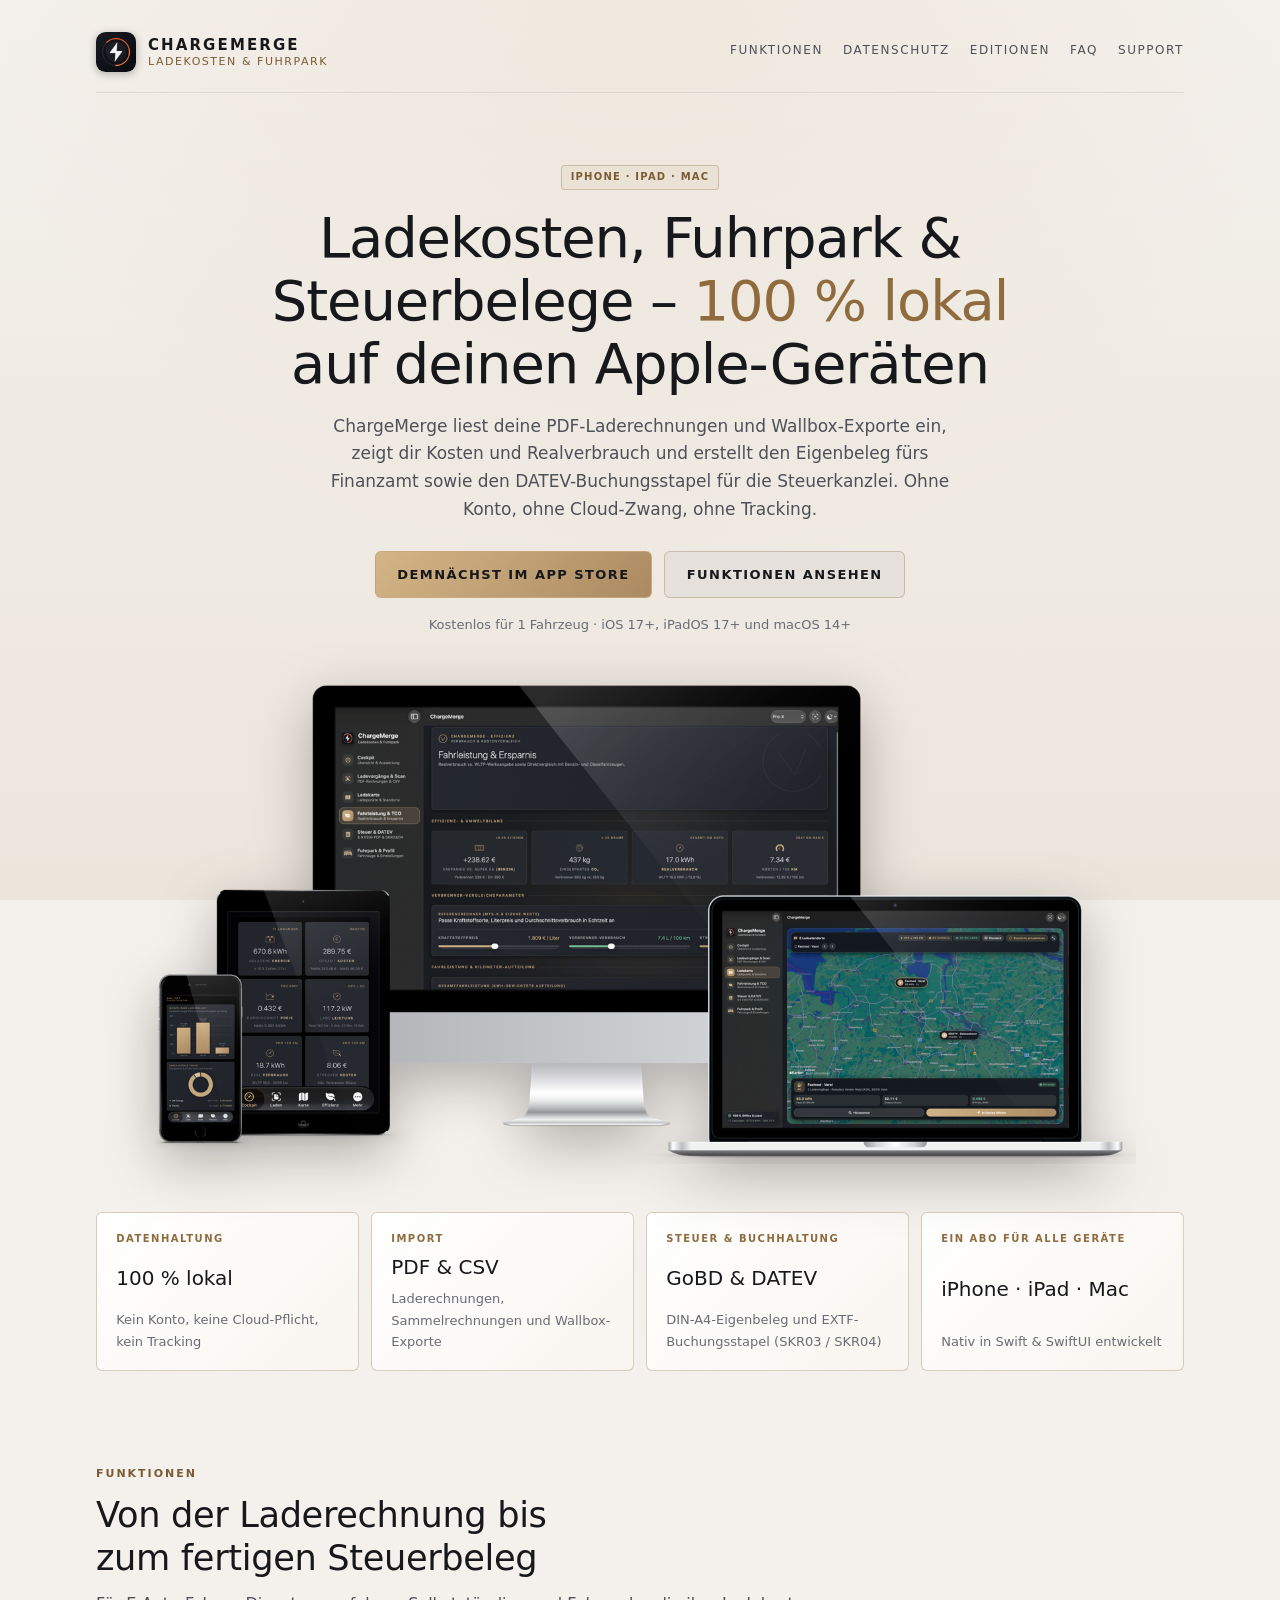
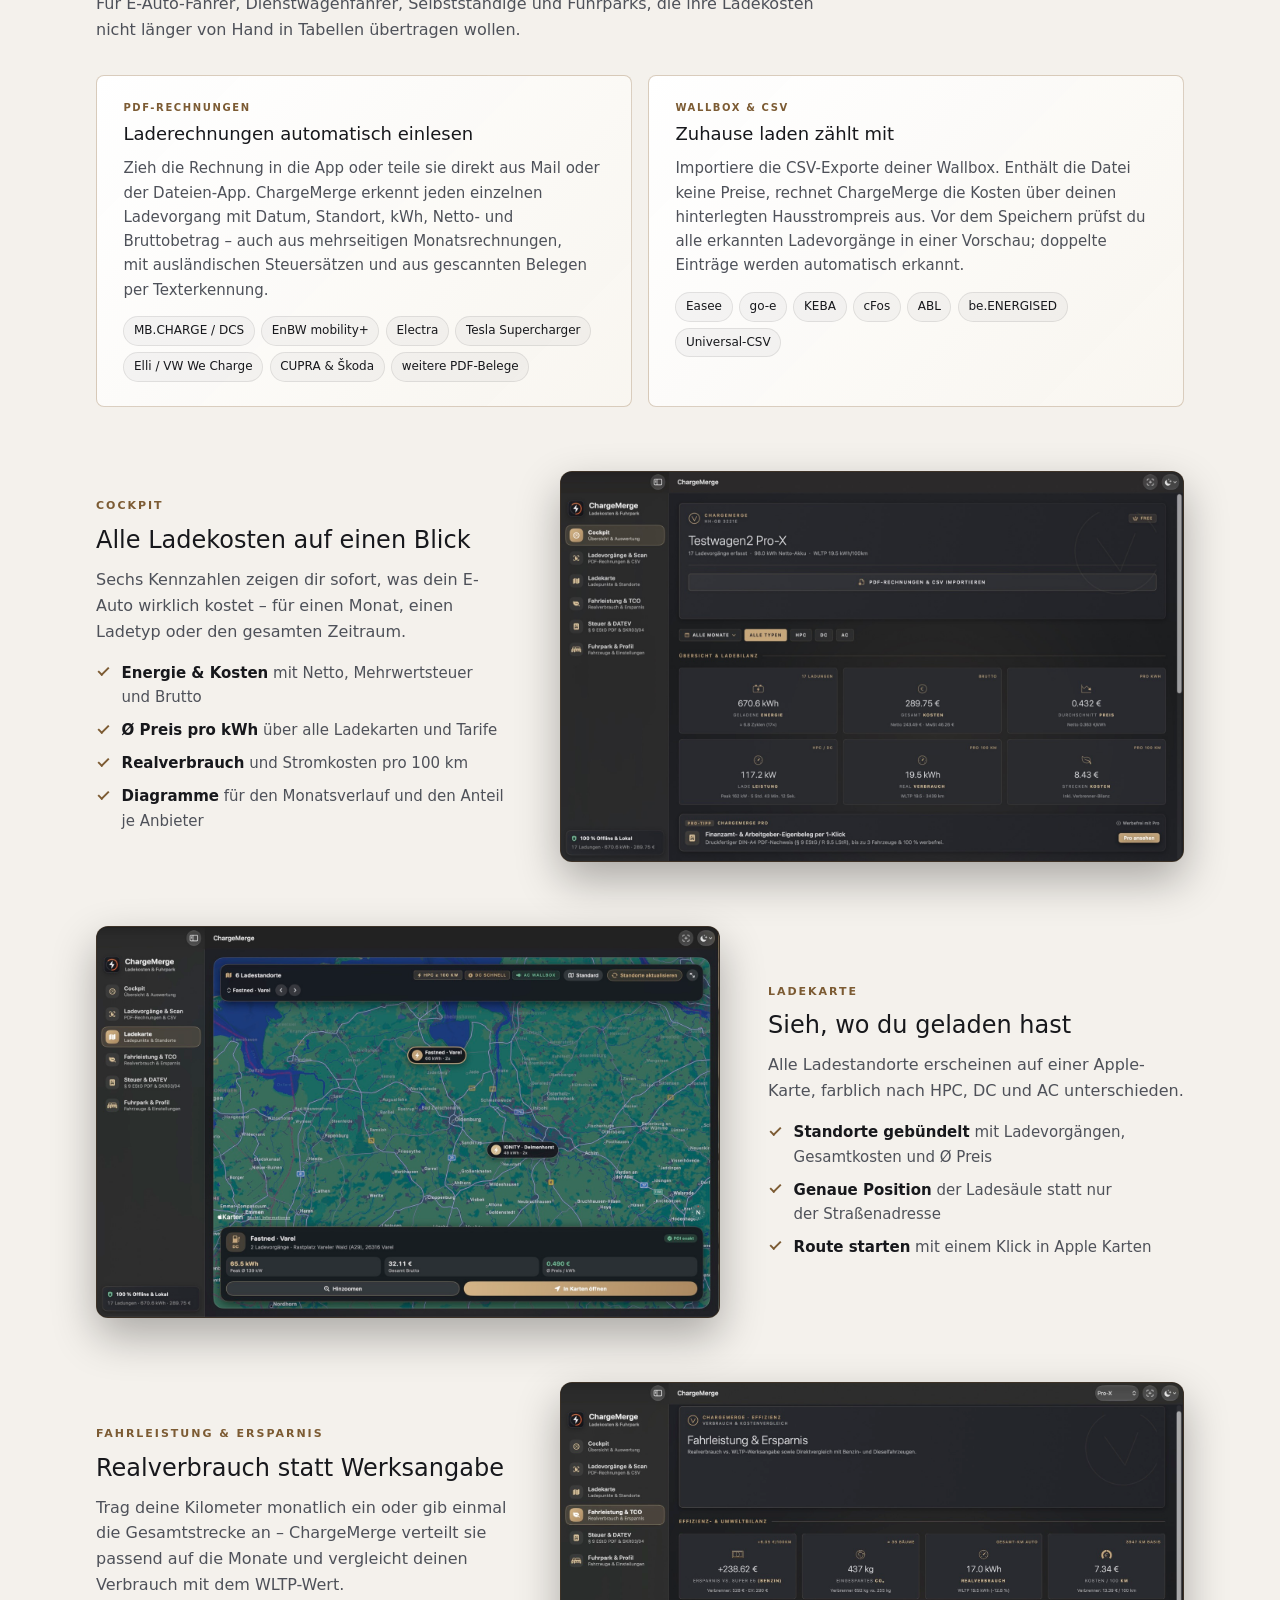
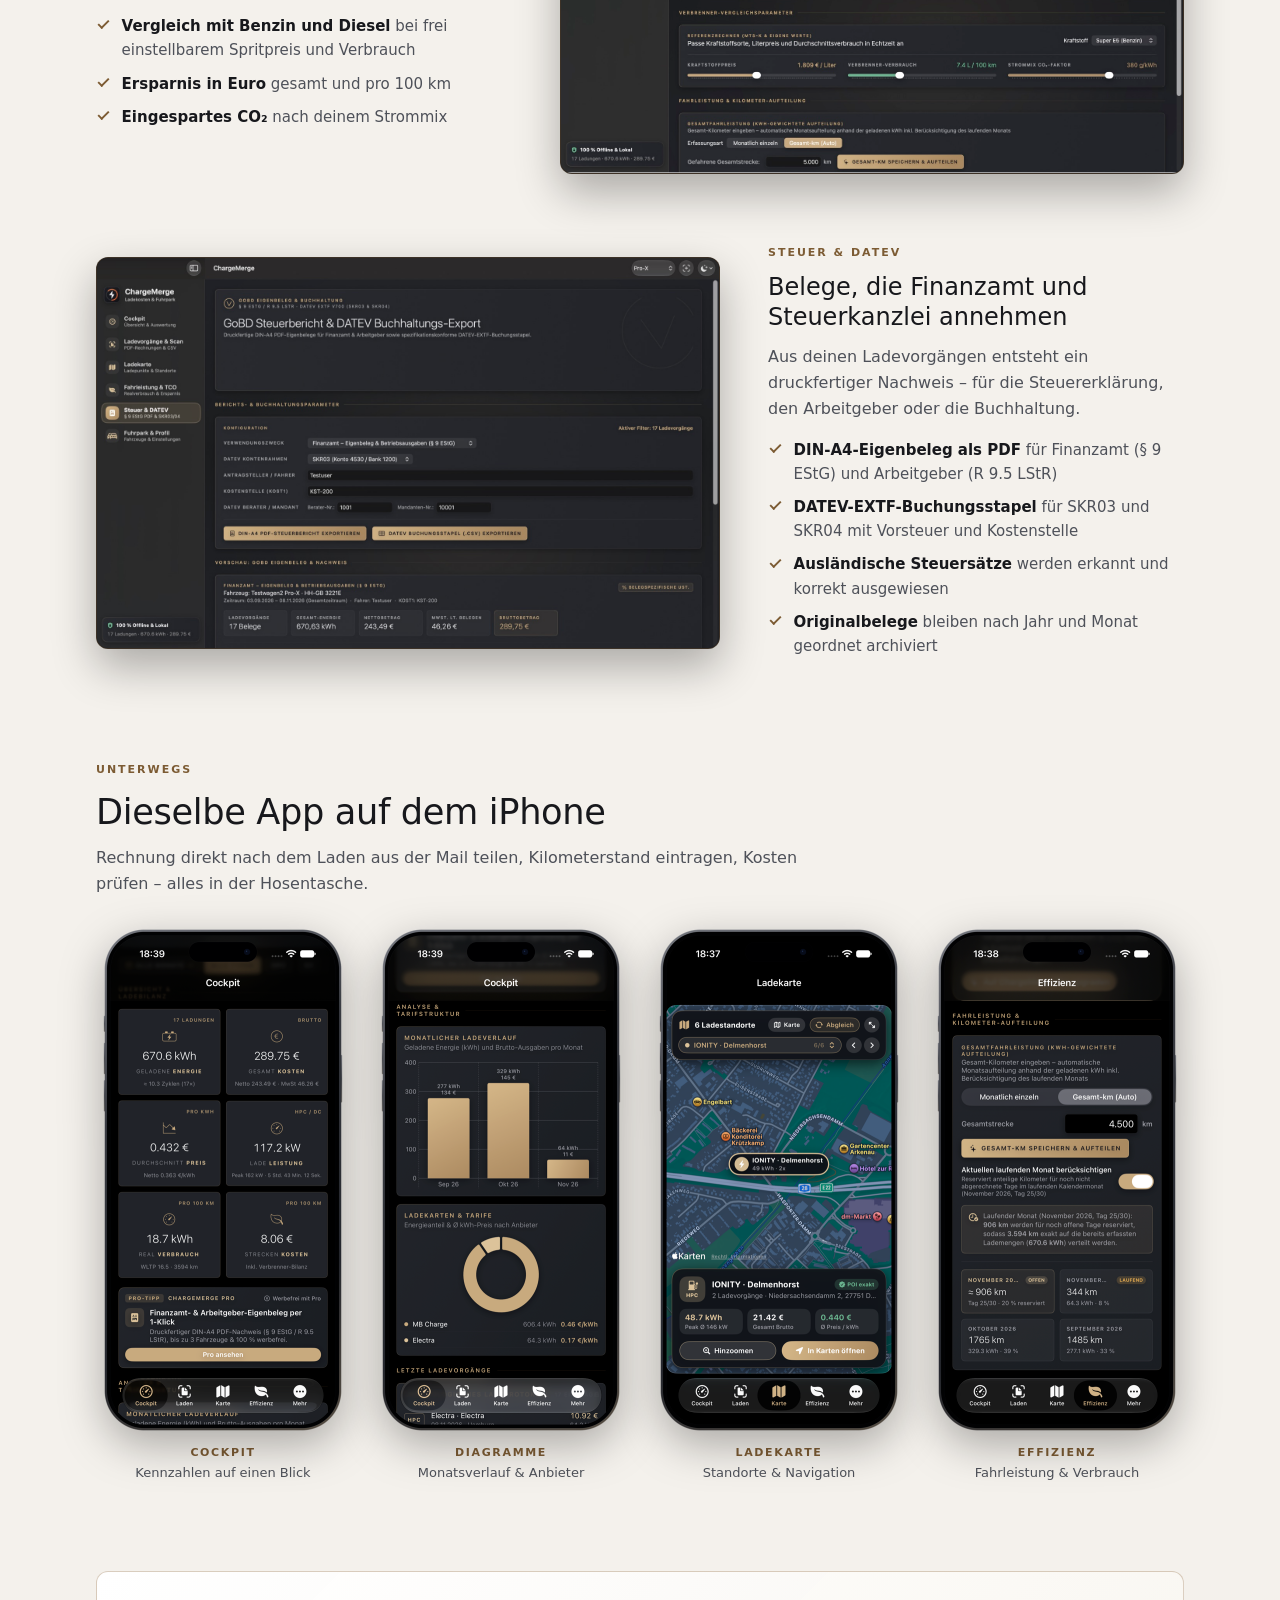
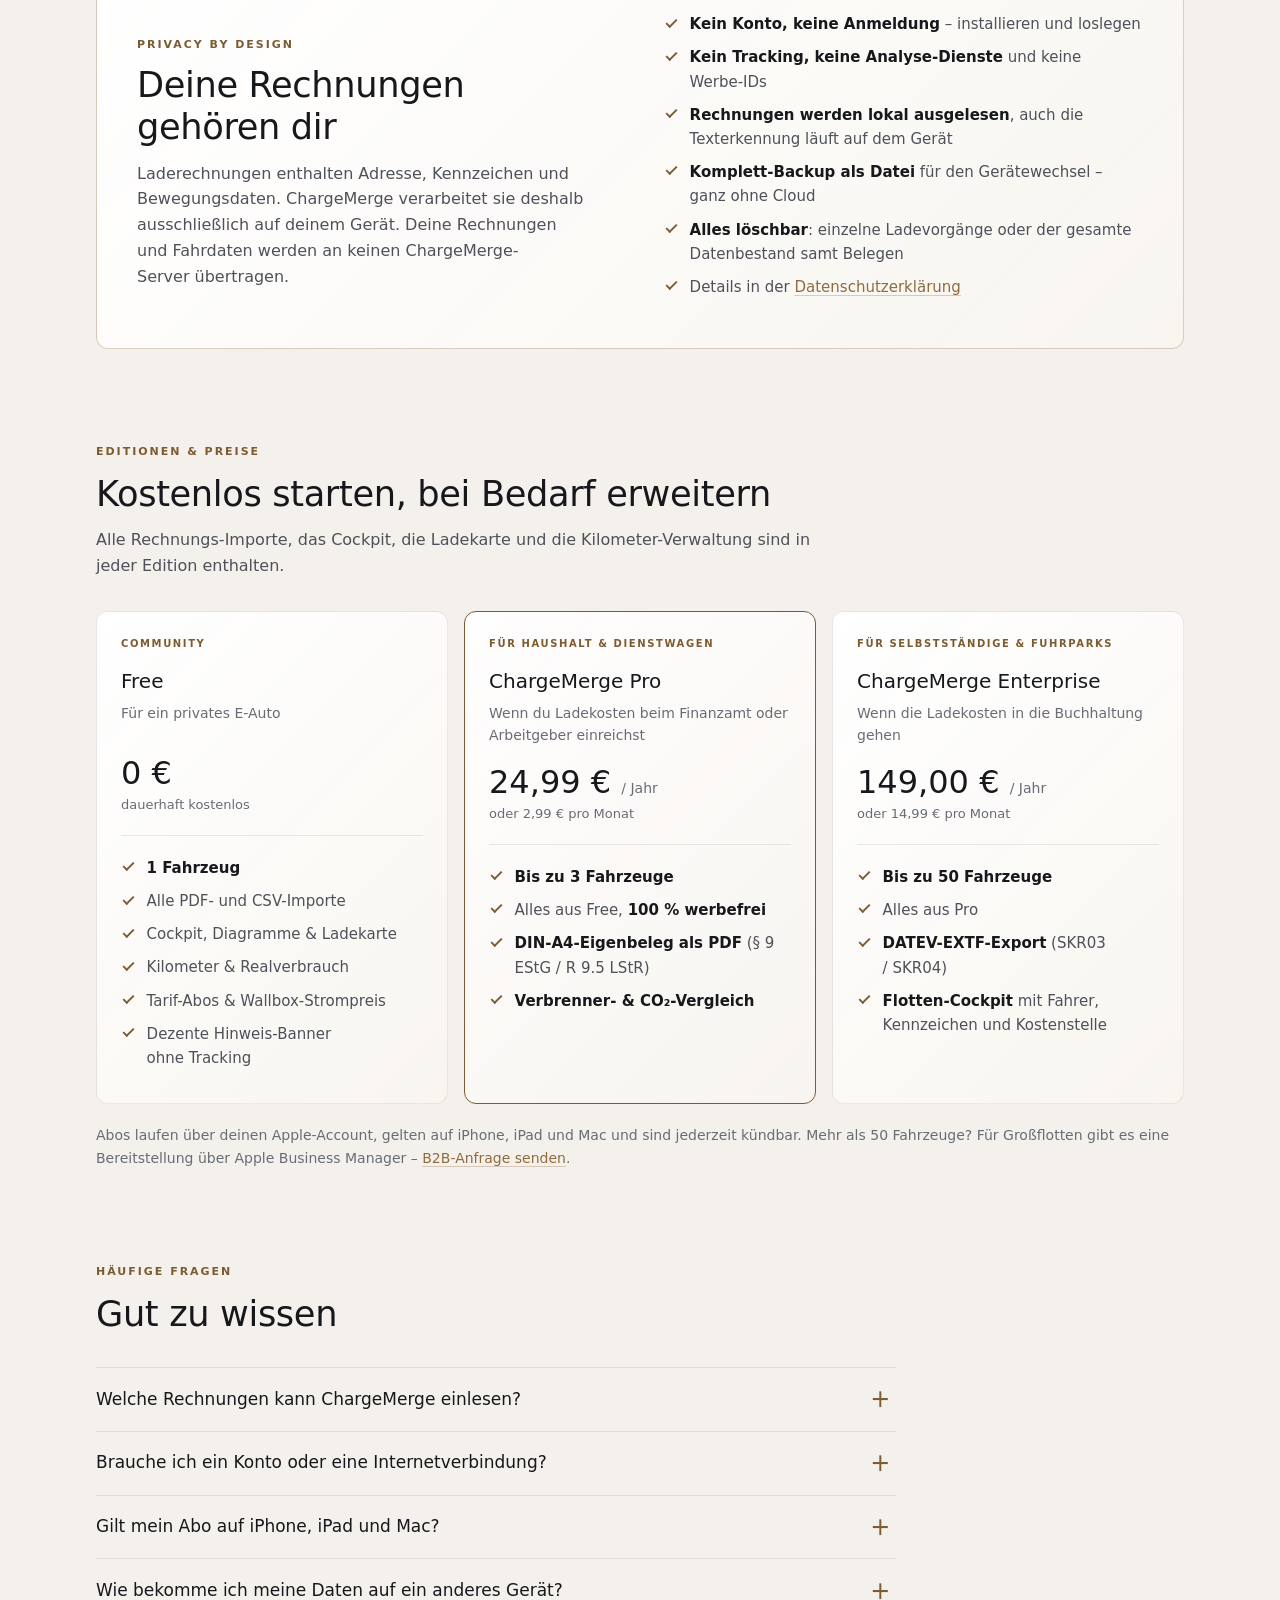
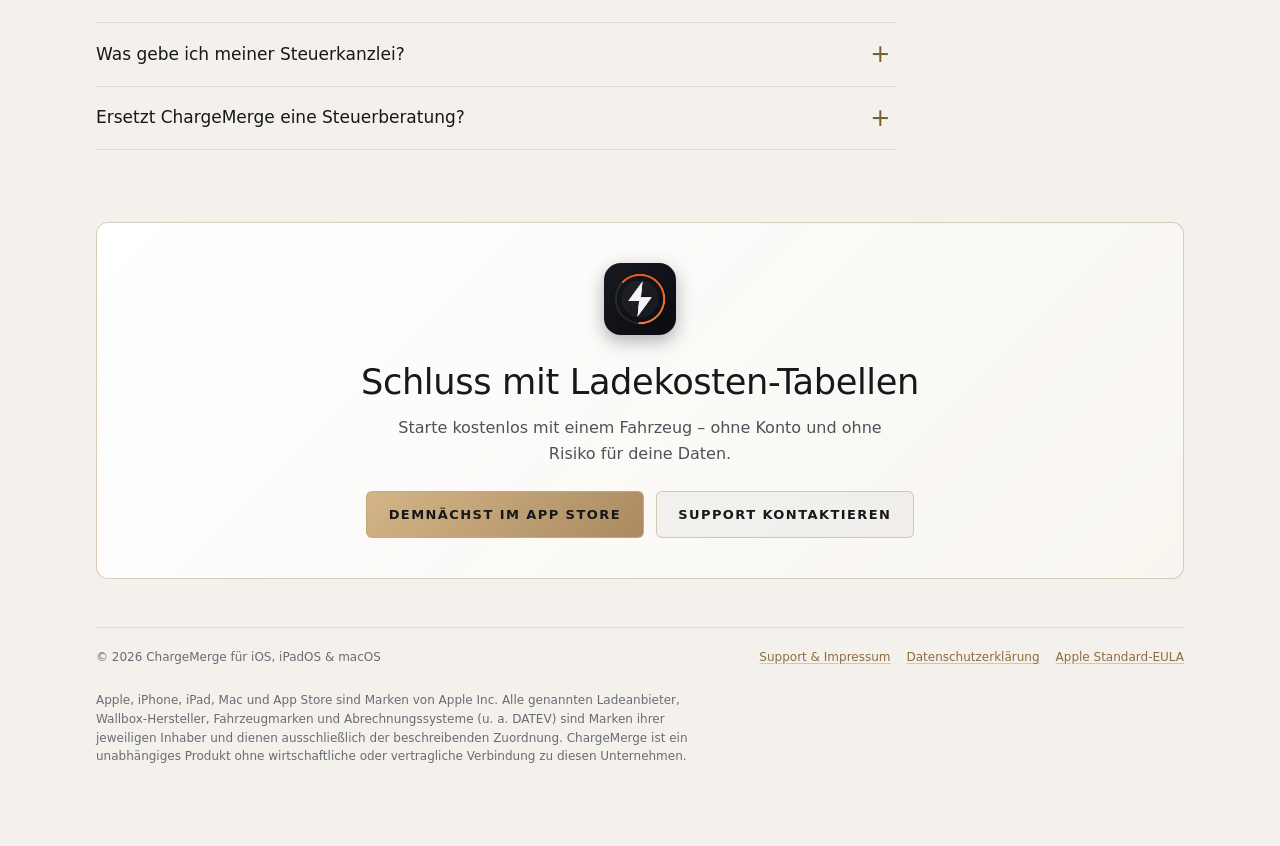
==== index.html @ 59822cfc "feat(web): Website chargemerge.de (Landingpage, Support & Impressum, Datenschutz) Aktueller Stand au" ====
<!DOCTYPE html>
<html lang="de">
<head>
  <meta charset="utf-8">
  <meta name="viewport" content="width=device-width, initial-scale=1">
  <meta name="color-scheme" content="light dark">
  <meta name="robots" content="index, follow">
  <title>ChargeMerge – E-Auto-Ladekosten, Eigenbeleg &amp; DATEV-Export für iPhone, iPad &amp; Mac</title>
  <meta name="description" content="ChargeMerge liest PDF-Laderechnungen und Wallbox-CSVs ein, zeigt Ladekosten und Realverbrauch und erstellt GoBD-Eigenbelege fürs Finanzamt sowie DATEV-Buchungsstapel. 100 % lokal, ohne Konto und ohne Tracking.">
  <link rel="canonical" href="https://chargemerge.de/">
  <link rel="icon" href="assets/favicon.png" type="image/png">
  <link rel="apple-touch-icon" href="assets/apple-touch-icon.png">

  <meta property="og:type" content="website">
  <meta property="og:locale" content="de_DE">
  <meta property="og:site_name" content="ChargeMerge">
  <meta property="og:url" content="https://chargemerge.de/">
  <meta property="og:title" content="ChargeMerge – Ladekosten, Fuhrpark &amp; Steuerbelege für E-Autos">
  <meta property="og:description" content="PDF-Laderechnungen und Wallbox-Exporte einlesen, Kosten und Realverbrauch auswerten, Eigenbeleg und DATEV-Export erstellen. 100 % lokal auf iPhone, iPad und Mac.">
  <meta property="og:image" content="https://chargemerge.de/assets/og-image.jpg">
  <meta property="og:image:width" content="1200">
  <meta property="og:image:height" content="630">
  <meta name="twitter:card" content="summary_large_image">

  <link rel="stylesheet" href="styles.css?v=4">
  <link rel="stylesheet" href="landing.css?v=4">
  <script src="nav.js?v=4" defer></script>

  <script type="application/ld+json">
  {
    "@context": "https://schema.org",
    "@type": "SoftwareApplication",
    "name": "ChargeMerge",
    "applicationCategory": "FinanceApplication",
    "operatingSystem": "iOS 17, iPadOS 17, macOS 14",
    "inLanguage": "de",
    "url": "https://chargemerge.de/",
    "image": "https://chargemerge.de/assets/og-image.jpg",
    "description": "App für Elektroauto-Fahrer, Dienstwagenfahrer und Fuhrparks: PDF-Laderechnungen und Wallbox-CSVs einlesen, Ladekosten und Realverbrauch auswerten, GoBD-Eigenbelege und DATEV-EXTF-Buchungsstapel erstellen. Alle Daten bleiben lokal auf dem Gerät.",
    "offers": [
      { "@type": "Offer", "name": "Community (Free)", "price": "0", "priceCurrency": "EUR" },
      { "@type": "Offer", "name": "ChargeMerge Pro (Jahresabo)", "price": "24.99", "priceCurrency": "EUR" },
      { "@type": "Offer", "name": "ChargeMerge Enterprise (Jahresabo)", "price": "149.00", "priceCurrency": "EUR" }
    ]
  }
  </script>
</head>
<body>
  <div class="lp-shell">
    <header class="top-bar">
      <a class="brand-lockup" href="./">
        <img class="brand-icon" src="assets/app-icon.png" alt="" width="40" height="40">
        <span class="brand-wordmark">
          <span class="brand-title">ChargeMerge</span>
          <span class="brand-subtitle">Ladekosten &amp; Fuhrpark</span>
        </span>
      </a>

      <button class="nav-toggle" type="button" aria-expanded="false" aria-controls="hauptmenue" aria-label="Menü öffnen" hidden>
        <svg width="22" height="22" viewBox="0 0 22 22" fill="none" aria-hidden="true">
          <path class="nav-toggle-bars" d="M3 6h16M3 11h16M3 16h16" stroke="currentColor" stroke-width="1.6" stroke-linecap="round"/>
          <path class="nav-toggle-close" d="M5 5l12 12M17 5L5 17" stroke="currentColor" stroke-width="1.6" stroke-linecap="round"/>
        </svg>
      </button>

      <nav class="nav-links" id="hauptmenue" aria-label="Hauptnavigation">
        <a class="nav-link" href="#funktionen">Funktionen</a>
        <a class="nav-link" href="#datenschutz">Datenschutz</a>
        <a class="nav-link" href="#editionen">Editionen</a>
        <a class="nav-link" href="#faq">FAQ</a>
        <a class="nav-link" href="impressum.html#kontakt">Support</a>
      </nav>
    </header>

    <main>
      <!-- ============ Hero ============ -->
      <section class="lp-hero" aria-labelledby="hero-title">
        <span class="glass-badge">iPhone · iPad · Mac</span>
        <h1 id="hero-title" class="lp-hero-title">Ladekosten, Fuhrpark &amp; Steuerbelege – <strong>100&nbsp;% lokal</strong> auf deinen Apple-Geräten</h1>
        <p class="lp-hero-lead">
          ChargeMerge liest deine PDF-Laderechnungen und Wallbox-Exporte ein, zeigt dir Kosten und Realverbrauch und erstellt den Eigenbeleg fürs Finanzamt sowie den DATEV-Buchungsstapel für die Steuerkanzlei. Ohne Konto, ohne Cloud-Zwang, ohne Tracking.
        </p>
        <div class="hero-actions">
          <!-- APP-STORE-LINK: Sobald die App im App Store verfügbar ist, dieses <span> durch
               <a class="btn-champagne btn-large" href="https://apps.apple.com/de/app/…">Laden im App Store</a> ersetzen
               (ebenso im Abschluss-Bereich weiter unten). -->
          <span class="btn-champagne btn-large" aria-disabled="true">Demnächst im App Store</span>
          <a class="btn-secondary btn-large" href="#funktionen">Funktionen ansehen</a>
        </div>
        <p class="lp-hero-note">Kostenlos für 1 Fahrzeug · iOS&nbsp;17+, iPadOS&nbsp;17+ und macOS&nbsp;14+</p>

        <figure class="lp-hero-visual">
          <img src="assets/hero-geraete.png" width="1500" height="733" alt="ChargeMerge auf iPhone, iPad, iMac und MacBook: Cockpit mit Ladekosten, Fahrleistung und Ladekarte" fetchpriority="high">
        </figure>
      </section>

      <ul class="lp-facts" aria-label="ChargeMerge auf einen Blick">
        <li class="spec-tile">
          <span class="spec-label">Datenhaltung</span>
          <span class="spec-value">100 % lokal</span>
          <span class="spec-detail">Kein Konto, keine Cloud-Pflicht, kein Tracking</span>
        </li>
        <li class="spec-tile">
          <span class="spec-label">Import</span>
          <span class="spec-value">PDF &amp; CSV</span>
          <span class="spec-detail">Laderechnungen, Sammelrechnungen und Wallbox-Exporte</span>
        </li>
        <li class="spec-tile">
          <span class="spec-label">Steuer &amp; Buchhaltung</span>
          <span class="spec-value">GoBD &amp; DATEV</span>
          <span class="spec-detail">DIN-A4-Eigenbeleg und EXTF-Buchungsstapel (SKR03 / SKR04)</span>
        </li>
        <li class="spec-tile">
          <span class="spec-label">Ein Abo für alle Geräte</span>
          <span class="spec-value">iPhone · iPad · Mac</span>
          <span class="spec-detail">Nativ in Swift &amp; SwiftUI entwickelt</span>
        </li>
      </ul>

      <!-- ============ Funktionen ============ -->
      <section class="lp-section" id="funktionen" aria-labelledby="funktionen-title">
        <div class="lp-section-head">
          <span class="eyebrow">Funktionen</span>
          <h2 id="funktionen-title" class="lp-section-title">Von der Laderechnung bis zum fertigen Steuerbeleg</h2>
          <p class="lp-section-lead">
            Für E-Auto-Fahrer, Dienstwagenfahrer, Selbstständige und Fuhrparks, die ihre Ladekosten nicht länger von Hand in Tabellen übertragen wollen.
          </p>
        </div>

        <div class="card-grid card-grid-2">
          <article class="luxury-card">
            <span class="card-kicker">PDF-Rechnungen</span>
            <h3 class="card-title">Laderechnungen automatisch einlesen</h3>
            <p>
              Zieh die Rechnung in die App oder teile sie direkt aus Mail oder der Dateien-App. ChargeMerge erkennt jeden einzelnen Ladevorgang mit Datum, Standort, kWh, Netto- und Bruttobetrag – auch aus mehrseitigen Monatsrechnungen, mit ausländischen Steuersätzen und aus gescannten Belegen per Texterkennung.
            </p>
            <ul class="lp-chips" aria-label="Unterstützte Rechnungen">
              <li>MB.CHARGE / DCS</li>
              <li>EnBW mobility+</li>
              <li>Electra</li>
              <li>Tesla Supercharger</li>
              <li>Elli / VW We Charge</li>
              <li>CUPRA &amp; Škoda</li>
              <li>weitere PDF-Belege</li>
            </ul>
          </article>

          <article class="luxury-card">
            <span class="card-kicker">Wallbox &amp; CSV</span>
            <h3 class="card-title">Zuhause laden zählt mit</h3>
            <p>
              Importiere die CSV-Exporte deiner Wallbox. Enthält die Datei keine Preise, rechnet ChargeMerge die Kosten über deinen hinterlegten Hausstrompreis aus. Vor dem Speichern prüfst du alle erkannten Ladevorgänge in einer Vorschau; doppelte Einträge werden automatisch erkannt.
            </p>
            <ul class="lp-chips" aria-label="Unterstützte Wallbox-Exporte">
              <li>Easee</li>
              <li>go-e</li>
              <li>KEBA</li>
              <li>cFos</li>
              <li>ABL</li>
              <li>be.ENERGISED</li>
              <li>Universal-CSV</li>
            </ul>
          </article>
        </div>

        <div class="lp-feature">
          <div class="lp-feature-text">
            <span class="eyebrow">Cockpit</span>
            <h3 class="lp-feature-title">Alle Ladekosten auf einen Blick</h3>
            <p>Sechs Kennzahlen zeigen dir sofort, was dein E-Auto wirklich kostet – für einen Monat, einen Ladetyp oder den gesamten Zeitraum.</p>
            <ul class="lp-checks">
              <li><strong>Energie &amp; Kosten</strong> mit Netto, Mehrwertsteuer und Brutto</li>
              <li><strong>Ø Preis pro kWh</strong> über alle Ladekarten und Tarife</li>
              <li><strong>Realverbrauch</strong> und Stromkosten pro 100&nbsp;km</li>
              <li><strong>Diagramme</strong> für den Monatsverlauf und den Anteil je Anbieter</li>
            </ul>
          </div>
          <figure class="lp-window">
            <img src="assets/mac-cockpit.jpg" width="1600" height="1041" loading="lazy" alt="Cockpit auf dem Mac mit Kennzahlen zu geladener Energie, Gesamtkosten, Durchschnittspreis, Ladeleistung und Realverbrauch">
          </figure>
        </div>

        <div class="lp-feature lp-feature-flip">
          <div class="lp-feature-text">
            <span class="eyebrow">Ladekarte</span>
            <h3 class="lp-feature-title">Sieh, wo du geladen hast</h3>
            <p>Alle Ladestandorte erscheinen auf einer Apple-Karte, farblich nach HPC, DC und AC unterschieden.</p>
            <ul class="lp-checks">
              <li><strong>Standorte gebündelt</strong> mit Ladevorgängen, Gesamtkosten und Ø Preis</li>
              <li><strong>Genaue Position</strong> der Ladesäule statt nur der Straßenadresse</li>
              <li><strong>Route starten</strong> mit einem Klick in Apple Karten</li>
            </ul>
          </div>
          <figure class="lp-window">
            <img src="assets/mac-ladekarte.jpg" width="1600" height="1040" loading="lazy" alt="Ladekarte auf dem Mac mit markierten Ladestandorten und Detailkarte zu einem Standort">
          </figure>
        </div>

        <div class="lp-feature">
          <div class="lp-feature-text">
            <span class="eyebrow">Fahrleistung &amp; Ersparnis</span>
            <h3 class="lp-feature-title">Realverbrauch statt Werksangabe</h3>
            <p>Trag deine Kilometer monatlich ein oder gib einmal die Gesamtstrecke an – ChargeMerge verteilt sie passend auf die Monate und vergleicht deinen Verbrauch mit dem WLTP-Wert.</p>
            <ul class="lp-checks">
              <li><strong>Vergleich mit Benzin und Diesel</strong> bei frei einstellbarem Spritpreis und Verbrauch</li>
              <li><strong>Ersparnis in Euro</strong> gesamt und pro 100&nbsp;km</li>
              <li><strong>Eingespartes CO₂</strong> nach deinem Strommix</li>
            </ul>
          </div>
          <figure class="lp-window">
            <img src="assets/mac-fahrleistung.jpg" width="1600" height="1041" loading="lazy" alt="Ansicht Fahrleistung und Ersparnis auf dem Mac mit Ersparnis gegenüber Benzin, eingespartem CO₂ und Realverbrauch">
          </figure>
        </div>

        <div class="lp-feature lp-feature-flip">
          <div class="lp-feature-text">
            <span class="eyebrow">Steuer &amp; DATEV</span>
            <h3 class="lp-feature-title">Belege, die Finanzamt und Steuerkanzlei annehmen</h3>
            <p>Aus deinen Ladevorgängen entsteht ein druckfertiger Nachweis – für die Steuererklärung, den Arbeitgeber oder die Buchhaltung.</p>
            <ul class="lp-checks">
              <li><strong>DIN-A4-Eigenbeleg als PDF</strong> für Finanzamt (§&nbsp;9 EStG) und Arbeitgeber (R&nbsp;9.5 LStR)</li>
              <li><strong>DATEV-EXTF-Buchungsstapel</strong> für SKR03 und SKR04 mit Vorsteuer und Kostenstelle</li>
              <li><strong>Ausländische Steuersätze</strong> werden erkannt und korrekt ausgewiesen</li>
              <li><strong>Originalbelege</strong> bleiben nach Jahr und Monat geordnet archiviert</li>
            </ul>
          </div>
          <figure class="lp-window">
            <img src="assets/mac-steuer-datev.jpg" width="1600" height="1041" loading="lazy" alt="Ansicht Steuer und DATEV auf dem Mac mit Exportoptionen für PDF-Steuerbericht und DATEV-Buchungsstapel">
          </figure>
        </div>
      </section>

      <!-- ============ iPhone ============ -->
      <section class="lp-section" aria-labelledby="iphone-title">
        <div class="lp-section-head">
          <span class="eyebrow">Unterwegs</span>
          <h2 id="iphone-title" class="lp-section-title">Dieselbe App auf dem iPhone</h2>
          <p class="lp-section-lead">Rechnung direkt nach dem Laden aus der Mail teilen, Kilometerstand eintragen, Kosten prüfen – alles in der Hosentasche.</p>
        </div>

        <ul class="lp-phones">
          <li>
            <figure>
              <img src="assets/iphone-08-cockpit-uebersicht.png" width="480" height="1004" loading="lazy" alt="iPhone mit Cockpit-Kennzahlen">
              <figcaption><strong>Cockpit</strong>Kennzahlen auf einen Blick</figcaption>
            </figure>
          </li>
          <li>
            <figure>
              <img src="assets/iphone-07-cockpit-diagramme.png" width="480" height="1004" loading="lazy" alt="iPhone mit Diagrammen zu Monatsverlauf und Anbietern">
              <figcaption><strong>Diagramme</strong>Monatsverlauf &amp; Anbieter</figcaption>
            </figure>
          </li>
          <li>
            <figure>
              <img src="assets/iphone-03-ladekarte-detail.png" width="480" height="1004" loading="lazy" alt="iPhone mit Ladekarte und Details zu einem Ladestandort">
              <figcaption><strong>Ladekarte</strong>Standorte &amp; Navigation</figcaption>
            </figure>
          </li>
          <li>
            <figure>
              <img src="assets/iphone-05-effizienz-fahrleistung.png" width="480" height="1004" loading="lazy" alt="iPhone mit Fahrleistung und Realverbrauch">
              <figcaption><strong>Effizienz</strong>Fahrleistung &amp; Verbrauch</figcaption>
            </figure>
          </li>
        </ul>
      </section>

      <!-- ============ Datenschutz ============ -->
      <section class="lp-section" id="datenschutz" aria-labelledby="datenschutz-title">
        <div class="lp-privacy">
          <div>
            <span class="eyebrow">Privacy by Design</span>
            <h2 id="datenschutz-title" class="lp-section-title">Deine Rechnungen gehören dir</h2>
            <p class="lp-section-lead">
              Laderechnungen enthalten Adresse, Kennzeichen und Bewegungsdaten. ChargeMerge verarbeitet sie deshalb ausschließlich auf deinem Gerät. Deine Rechnungen und Fahrdaten werden an keinen ChargeMerge-Server übertragen.
            </p>
          </div>
          <ul class="lp-checks">
            <li><strong>Kein Konto, keine Anmeldung</strong> – installieren und loslegen</li>
            <li><strong>Kein Tracking, keine Analyse-Dienste</strong> und keine Werbe-IDs</li>
            <li><strong>Rechnungen werden lokal ausgelesen</strong>, auch die Texterkennung läuft auf dem Gerät</li>
            <li><strong>Komplett-Backup als Datei</strong> für den Gerätewechsel – ganz ohne Cloud</li>
            <li><strong>Alles löschbar</strong>: einzelne Ladevorgänge oder der gesamte Datenbestand samt Belegen</li>
            <li>Details in der <a class="inline-link" href="datenschutz.html">Datenschutzerklärung</a></li>
          </ul>
        </div>
      </section>

      <!-- ============ Editionen ============ -->
      <section class="lp-section" id="editionen" aria-labelledby="editionen-title">
        <div class="lp-section-head">
          <span class="eyebrow">Editionen &amp; Preise</span>
          <h2 id="editionen-title" class="lp-section-title">Kostenlos starten, bei Bedarf erweitern</h2>
          <p class="lp-section-lead">Alle Rechnungs-Importe, das Cockpit, die Ladekarte und die Kilometer-Verwaltung sind in jeder Edition enthalten.</p>
        </div>

        <div class="lp-plans">
          <article class="lp-plan">
            <span class="card-kicker">Community</span>
            <h3 class="lp-plan-name">Free</h3>
            <p class="lp-plan-for">Für ein privates E-Auto</p>
            <p class="lp-price">0 €</p>
            <p class="lp-price-alt">dauerhaft kostenlos</p>
            <ul class="lp-checks">
              <li><strong>1 Fahrzeug</strong></li>
              <li>Alle PDF- und CSV-Importe</li>
              <li>Cockpit, Diagramme &amp; Ladekarte</li>
              <li>Kilometer &amp; Realverbrauch</li>
              <li>Tarif-Abos &amp; Wallbox-Strompreis</li>
              <li>Dezente Hinweis-Banner ohne Tracking</li>
            </ul>
          </article>

          <article class="lp-plan lp-plan-featured">
            <span class="card-kicker">Für Haushalt &amp; Dienstwagen</span>
            <h3 class="lp-plan-name">ChargeMerge Pro</h3>
            <p class="lp-plan-for">Wenn du Ladekosten beim Finanzamt oder Arbeitgeber einreichst</p>
            <p class="lp-price">24,99 € <small>/ Jahr</small></p>
            <p class="lp-price-alt">oder 2,99 € pro Monat</p>
            <ul class="lp-checks">
              <li><strong>Bis zu 3 Fahrzeuge</strong></li>
              <li>Alles aus Free, <strong>100&nbsp;% werbefrei</strong></li>
              <li><strong>DIN-A4-Eigenbeleg als PDF</strong> (§&nbsp;9 EStG / R&nbsp;9.5 LStR)</li>
              <li><strong>Verbrenner- &amp; CO₂-Vergleich</strong></li>
            </ul>
          </article>

          <article class="lp-plan">
            <span class="card-kicker">Für Selbstständige &amp; Fuhrparks</span>
            <h3 class="lp-plan-name">ChargeMerge Enterprise</h3>
            <p class="lp-plan-for">Wenn die Ladekosten in die Buchhaltung gehen</p>
            <p class="lp-price">149,00 € <small>/ Jahr</small></p>
            <p class="lp-price-alt">oder 14,99 € pro Monat</p>
            <ul class="lp-checks">
              <li><strong>Bis zu 50 Fahrzeuge</strong></li>
              <li>Alles aus Pro</li>
              <li><strong>DATEV-EXTF-Export</strong> (SKR03 / SKR04)</li>
              <li><strong>Flotten-Cockpit</strong> mit Fahrer, Kennzeichen und Kostenstelle</li>
            </ul>
          </article>
        </div>

        <p class="lp-plans-note">
          Abos laufen über deinen Apple-Account, gelten auf iPhone, iPad und Mac und sind jederzeit kündbar. Mehr als 50 Fahrzeuge? Für Großflotten gibt es eine Bereitstellung über Apple Business Manager – <a class="inline-link" href="impressum.html#kontakt">B2B-Anfrage senden</a>.
        </p>
      </section>

      <!-- ============ FAQ ============ -->
      <section class="lp-section" id="faq" aria-labelledby="faq-title">
        <div class="lp-section-head">
          <span class="eyebrow">Häufige Fragen</span>
          <h2 id="faq-title" class="lp-section-title">Gut zu wissen</h2>
        </div>

        <div class="lp-faq">
          <details>
            <summary>Welche Rechnungen kann ChargeMerge einlesen?</summary>
            <p>PDF-Rechnungen von MB.CHARGE und anderen Marken von Digital Charging Solutions, EnBW mobility+, Electra, Tesla Supercharger sowie Elli, VW We Charge, CUPRA Charging und Škoda Powerpass. Für andere Anbieter gibt es einen allgemeinen PDF-Leser, und gescannte Belege werden per Texterkennung verarbeitet. Dazu kommen CSV-Exporte von Wallboxen wie Easee, go-e, KEBA, cFos und ABL. Fehlt dein Anbieter, schick uns gern eine Beispielrechnung.</p>
          </details>
          <details>
            <summary>Brauche ich ein Konto oder eine Internetverbindung?</summary>
            <p>Nein. ChargeMerge funktioniert ohne Anmeldung, und deine Rechnungen werden auf dem Gerät ausgelesen. Eine Internetverbindung wird nur für Apple Karten (Kartenansicht und Standortsuche), für Käufe im App Store und in der kostenlosen Edition für den Abruf der Hinweis-Banner verwendet.</p>
          </details>
          <details>
            <summary>Gilt mein Abo auf iPhone, iPad und Mac?</summary>
            <p>Ja. Ein Abo gilt für alle Geräte, auf denen du mit demselben Apple-Account angemeldet bist. Über „Käufe wiederherstellen“ wird es auf einem neuen Gerät sofort aktiv.</p>
          </details>
          <details>
            <summary>Wie bekomme ich meine Daten auf ein anderes Gerät?</summary>
            <p>Unter „Fuhrpark &amp; Profil“ sicherst du alle Fahrzeuge, Ladevorgänge, Kilometerstände und Einstellungen in einer einzigen Backup-Datei. Diese Datei öffnest du auf dem anderen Gerät und stellst alles wieder her. Eine automatische Synchronisation gibt es bewusst noch nicht.</p>
          </details>
          <details>
            <summary>Was gebe ich meiner Steuerkanzlei?</summary>
            <p>Für die Buchhaltung den DATEV-EXTF-Buchungsstapel (Enterprise), den die Kanzlei direkt in DATEV importiert – wahlweise für SKR03 oder SKR04, mit Belegdatum, Rechnungsnummer, Kennzeichen und Kostenstelle. Für die Einkommensteuer oder die Erstattung durch den Arbeitgeber reicht der PDF-Eigenbeleg (Pro).</p>
          </details>
          <details>
            <summary>Ersetzt ChargeMerge eine Steuerberatung?</summary>
            <p>Nein. ChargeMerge bereitet deine Ladekosten sauber und nachvollziehbar auf. Ob und wie du sie steuerlich ansetzen kannst, klärst du mit deiner Steuerberatung oder dem Finanzamt.</p>
          </details>
        </div>
      </section>

      <!-- ============ Abschluss ============ -->
      <section class="lp-cta" aria-labelledby="cta-title">
        <img src="assets/app-icon.png" width="72" height="72" alt="ChargeMerge App-Icon" loading="lazy">
        <h2 id="cta-title" class="lp-section-title">Schluss mit Ladekosten-Tabellen</h2>
        <p class="lp-section-lead">Starte kostenlos mit einem Fahrzeug – ohne Konto und ohne Risiko für deine Daten.</p>
        <div class="hero-actions">
          <span class="btn-champagne btn-large" aria-disabled="true">Demnächst im App Store</span>
          <a class="btn-secondary btn-large" href="impressum.html#kontakt">Support kontaktieren</a>
        </div>
      </section>
    </main>

    <footer class="site-footer">
      <span>© 2026 ChargeMerge für iOS, iPadOS &amp; macOS</span>
      <div class="footer-links">
        <a class="inline-link" href="impressum.html">Support &amp; Impressum</a>
        <a class="inline-link" href="datenschutz.html">Datenschutzerklärung</a>
        <a class="inline-link" href="https://www.apple.com/legal/internet-services/itunes/dev/stdeula/" rel="noopener noreferrer">Apple Standard-EULA</a>
      </div>
    </footer>
    <p class="lp-legal-note">
      Apple, iPhone, iPad, Mac und App Store sind Marken von Apple Inc. Alle genannten Ladeanbieter, Wallbox-Hersteller, Fahrzeugmarken und Abrechnungssysteme (u.&nbsp;a. DATEV) sind Marken ihrer jeweiligen Inhaber und dienen ausschließlich der beschreibenden Zuordnung. ChargeMerge ist ein unabhängiges Produkt ohne wirtschaftliche oder vertragliche Verbindung zu diesen Unternehmen.
    </p>
  </div>

</body>
</html>
---- styles.css ----
/* ChargeMerge — Haute Automotive Luxury Web System
   Mirrors Sources/ChargeMerge/Theme/LiquidGlassTheme.swift
   Palette: Matte Anthracite Graphite, Warm Ivory Alabaster & Brushed Champagne Gold (#C8A97E) */

:root {
  /* Light Mode Tokens (Warm Ivory & Alabaster Stone) */
  --bg-canvas-light: #f4f1ec;
  --bg-canvas-end-light: #ebe5dc;
  --bg-surface-top-light: rgba(255, 255, 255, 0.96);
  --bg-surface-bottom-light: rgba(248, 245, 240, 0.95);
  --bg-subtle-light: rgba(24, 25, 28, 0.035);
  --text-primary-light: #17181c;
  --text-secondary-light: #4e5159;
  --text-muted-light: #686c75;
  --accent-light: #7c5b33;
  --accent-champagne-light: #8f6b3e;
  --border-card-light: rgba(143, 107, 62, 0.32);
  --border-hairline-light: rgba(24, 25, 28, 0.09);
  --rule-accent-light: rgba(143, 107, 62, 0.24);
  --spotlight-light: rgba(200, 169, 126, 0.14);
  --shadow-card-light: 0 3px 10px rgba(20, 18, 14, 0.05);
  --scrollbar-thumb-light: #8b7b67;
  --scrollbar-track-light: #eae4da;

  /* Dark Mode Tokens (Matte Anthracite Charcoal & Brushed Champagne Gold) */
  --bg-canvas-dark: #16181c;
  --bg-canvas-end-dark: #1d2025;
  --bg-surface-top-dark: rgba(41, 43, 49, 0.95);
  --bg-surface-bottom-dark: rgba(31, 33, 38, 0.97);
  --bg-subtle-dark: rgba(255, 255, 255, 0.035);
  --text-primary-dark: #f2efe9;
  --text-secondary-dark: #b6b9c2;
  --text-muted-dark: #8e929d;
  --accent-dark: #c8a97e;
  --accent-champagne-dark: #dcc299;
  --border-card-dark: rgba(200, 169, 126, 0.28);
  --border-hairline-dark: rgba(255, 255, 255, 0.08);
  --rule-accent-dark: rgba(200, 169, 126, 0.22);
  --spotlight-dark: rgba(200, 169, 126, 0.10);
  --shadow-card-dark: 0 4px 14px rgba(0, 0, 0, 0.34);
  --scrollbar-thumb-dark: #6e6559;
  --scrollbar-track-dark: #181a1e;

  /* Default Assignments (Light Fallback) */
  --bg-canvas: var(--bg-canvas-light);
  --bg-canvas-end: var(--bg-canvas-end-light);
  --bg-surface-top: var(--bg-surface-top-light);
  --bg-surface-bottom: var(--bg-surface-bottom-light);
  --bg-subtle: var(--bg-subtle-light);
  --text-primary: var(--text-primary-light);
  --text-secondary: var(--text-secondary-light);
  --text-muted: var(--text-muted-light);
  --accent: var(--accent-light);
  --accent-champagne: var(--accent-champagne-light);
  --border-card: var(--border-card-light);
  --border-hairline: var(--border-hairline-light);
  --rule-accent: var(--rule-accent-light);
  --spotlight: var(--spotlight-light);
  --shadow-card: var(--shadow-card-light);
  --scrollbar-thumb: var(--scrollbar-thumb-light);
  --scrollbar-track: var(--scrollbar-track-light);

  @media (prefers-color-scheme: dark) {
    --bg-canvas: var(--bg-canvas-dark);
    --bg-canvas-end: var(--bg-canvas-end-dark);
    --bg-surface-top: var(--bg-surface-top-dark);
    --bg-surface-bottom: var(--bg-surface-bottom-dark);
    --bg-subtle: var(--bg-subtle-dark);
    --text-primary: var(--text-primary-dark);
    --text-secondary: var(--text-secondary-dark);
    --text-muted: var(--text-muted-dark);
    --accent: var(--accent-dark);
    --accent-champagne: var(--accent-champagne-dark);
    --border-card: var(--border-card-dark);
    --border-hairline: var(--border-hairline-dark);
    --rule-accent: var(--rule-accent-dark);
    --spotlight: var(--spotlight-dark);
    --shadow-card: var(--shadow-card-dark);
    --scrollbar-thumb: var(--scrollbar-thumb-dark);
    --scrollbar-track: var(--scrollbar-track-dark);
  }

  @supports (color: light-dark(white, black)) {
    --bg-canvas: light-dark(var(--bg-canvas-light), var(--bg-canvas-dark));
    --bg-canvas-end: light-dark(var(--bg-canvas-end-light), var(--bg-canvas-end-dark));
    --bg-surface-top: light-dark(var(--bg-surface-top-light), var(--bg-surface-top-dark));
    --bg-surface-bottom: light-dark(var(--bg-surface-bottom-light), var(--bg-surface-bottom-dark));
    --bg-subtle: light-dark(var(--bg-subtle-light), var(--bg-subtle-dark));
    --text-primary: light-dark(var(--text-primary-light), var(--text-primary-dark));
    --text-secondary: light-dark(var(--text-secondary-light), var(--text-secondary-dark));
    --text-muted: light-dark(var(--text-muted-light), var(--text-muted-dark));
    --accent: light-dark(var(--accent-light), var(--accent-dark));
    --accent-champagne: light-dark(var(--accent-champagne-light), var(--accent-champagne-dark));
    --border-card: light-dark(var(--border-card-light), var(--border-card-dark));
    --border-hairline: light-dark(var(--border-hairline-light), var(--border-hairline-dark));
    --rule-accent: light-dark(var(--rule-accent-light), var(--rule-accent-dark));
    --spotlight: light-dark(var(--spotlight-light), var(--spotlight-dark));
    --shadow-card: light-dark(var(--shadow-card-light), var(--shadow-card-dark));
    --scrollbar-thumb: light-dark(var(--scrollbar-thumb-light), var(--scrollbar-thumb-dark));
    --scrollbar-track: light-dark(var(--scrollbar-track-light), var(--scrollbar-track-dark));
  }

  color-scheme: light dark;
  accent-color: var(--accent);
  scrollbar-color: var(--scrollbar-thumb) var(--scrollbar-track);
}

@media (prefers-contrast: more) {
  :root {
    --border-card-light: rgba(110, 78, 38, 0.65);
    --border-card-dark: rgba(220, 194, 153, 0.65);
  }
}

@media (forced-colors: active) {
  :root {
    --border-card: CanvasText;
    --border-hairline: GrayText;
    --rule-accent: GrayText;
  }
}

*,
*::before,
*::after {
  box-sizing: border-box;
}

html {
  min-height: 100%;
  background-color: var(--bg-canvas);
}

body {
  margin: 0;
  min-height: 100vh;
  font-family: -apple-system, BlinkMacSystemFont, "SF Pro Display", "SF Pro Text", "Helvetica Neue", Inter, system-ui, sans-serif;
  font-size: 1rem;
  line-height: 1.62;
  color: var(--text-primary);
  background-color: var(--bg-canvas);
  background-image:
    radial-gradient(circle at 50% -12%, var(--spotlight) 0%, transparent 58%),
    linear-gradient(180deg, var(--bg-canvas) 0%, var(--bg-canvas-end) 100%);
  background-attachment: fixed;
  text-align: start;
  overflow-wrap: break-word;
  -webkit-font-smoothing: antialiased;
}

::selection {
  background-color: rgba(200, 169, 126, 0.28);
  color: var(--text-primary);
}

.page-shell {
  max-width: 56rem;
  margin-inline: auto;
  padding: 2rem 1.25rem 4.5rem;
}

@media (min-width: 48rem) {
  .page-shell {
    padding: 2.75rem 2rem 5.5rem;
  }
}

/* Top Architectural Navigation Bar */
.top-bar {
  display: flex;
  flex-wrap: wrap;
  align-items: center;
  justify-content: space-between;
  gap: 1rem 1.5rem;
  padding-bottom: 1.25rem;
  margin-bottom: 2rem;
  border-bottom: 1px solid var(--border-hairline);
}

.brand-lockup {
  display: inline-flex;
  align-items: center;
  gap: 0.75rem;
  text-decoration: none;
  color: var(--text-primary);
}

.brand-crest {
  width: 2rem;
  height: 2rem;
  flex-shrink: 0;
  color: var(--accent);
}

.brand-icon {
  width: 2.5rem;
  height: 2.5rem;
  flex-shrink: 0;
  border-radius: 0.6rem;
  box-shadow: 0 2px 8px rgba(0, 0, 0, 0.28);
}

.brand-wordmark {
  display: flex;
  flex-direction: column;
  gap: 0.1rem;
}

.brand-title {
  font-size: 0.9375rem;
  font-weight: 600;
  letter-spacing: 0.14em;
  text-transform: uppercase;
  line-height: 1.2;
}

.brand-subtitle {
  font-size: 0.6875rem;
  font-weight: 500;
  letter-spacing: 0.14em;
  text-transform: uppercase;
  color: var(--accent);
  line-height: 1.2;
}

.nav-links {
  display: flex;
  flex-wrap: wrap;
  align-items: center;
  gap: 0.375rem 1.25rem;
}

.nav-link {
  display: inline-flex;
  align-items: center;
  min-block-size: 2.25rem;
  padding-block: 0.35rem;
  font-size: 0.75rem;
  font-weight: 500;
  letter-spacing: 0.13em;
  text-transform: uppercase;
  text-decoration: none;
  color: var(--text-secondary);
  border-bottom: 2px solid transparent;
  transition: color 0.18s ease, border-color 0.18s ease;
}

.nav-link:hover,
.nav-link:focus-visible {
  color: var(--text-primary);
}

.nav-link[aria-current="page"] {
  color: var(--accent-champagne);
  font-weight: 600;
  border-bottom-color: var(--accent);
}

/* ---------- Mobiles Menü (Hamburger) ---------- */

.nav-toggle {
  display: none;
  align-items: center;
  justify-content: center;
  width: 2.75rem;
  height: 2.75rem;
  padding: 0;
  color: var(--text-primary);
  background-color: var(--bg-subtle);
  border: 1px solid var(--border-card);
  border-radius: 0.5rem;
  cursor: pointer;
}

.nav-toggle:focus-visible {
  outline: 2px solid var(--accent);
  outline-offset: 3px;
}

.nav-toggle-close,
.nav-toggle[aria-expanded="true"] .nav-toggle-bars {
  display: none;
}

.nav-toggle[aria-expanded="true"] .nav-toggle-close {
  display: inline;
}

@media (max-width: 47.99rem) {
  .has-nav-toggle .top-bar {
    flex-wrap: wrap;
  }

  .has-nav-toggle .nav-toggle:not([hidden]) {
    display: inline-flex;
  }

  .has-nav-toggle .nav-links {
    display: none;
    flex: 1 0 100%;
    flex-direction: column;
    align-items: stretch;
    gap: 0;
    padding: 0.25rem 1rem;
    border-radius: 0.75rem;
    background: linear-gradient(135deg, var(--bg-surface-top) 0%, var(--bg-surface-bottom) 100%);
    border: 1px solid var(--border-card);
    box-shadow: var(--shadow-card);
  }

  .has-nav-toggle .nav-links.is-open {
    display: flex;
  }

  .has-nav-toggle .nav-link {
    min-block-size: 3rem;
    font-size: 0.8125rem;
    border-bottom: 1px solid var(--border-hairline);
  }

  .has-nav-toggle .nav-link:last-child {
    border-bottom: 0;
  }
}

/* Concierge Hero Card (mirrors DashboardView.heroConciergeCard & TaxAndDatevView.headerBanner) */
.hero-card {
  position: relative;
  overflow: hidden;
  padding: 1.75rem 1.5rem;
  margin-bottom: 2.25rem;
  border-radius: 0.5rem;
  background: linear-gradient(135deg, var(--bg-surface-top) 0%, var(--bg-surface-bottom) 100%);
  border: 1px solid var(--border-card);
  box-shadow: var(--shadow-card);
}

@media (min-width: 48rem) {
  .hero-card {
    padding: 2.25rem 2.25rem;
  }
}

.eyebrow-row {
  display: flex;
  flex-wrap: wrap;
  align-items: center;
  justify-content: space-between;
  gap: 0.625rem;
  margin-bottom: 1rem;
}

.eyebrow {
  font-size: 0.6875rem;
  font-weight: 600;
  letter-spacing: 0.18em;
  text-transform: uppercase;
  color: var(--accent);
}

.glass-badge {
  display: inline-flex;
  align-items: center;
  gap: 0.375rem;
  min-block-size: 1.5rem;
  padding: 0.2rem 0.55rem;
  font-size: 0.625rem;
  font-weight: 600;
  letter-spacing: 0.12em;
  text-transform: uppercase;
  color: var(--accent);
  background-color: rgba(200, 169, 126, 0.11);
  border: 1px solid var(--border-card);
  border-radius: 0.25rem;
}

.hero-heading {
  margin: 0 0 0.65rem;
  font-size: clamp(1.6rem, 1.25rem + 1.5vw, 2.25rem);
  font-weight: 300;
  line-height: 1.2;
  letter-spacing: -0.01em;
  color: var(--text-primary);
}

.hero-lead {
  margin: 0;
  max-width: 62ch;
  font-size: 0.9375rem;
  color: var(--text-secondary);
  text-wrap: pretty;
}

.hero-actions {
  display: flex;
  flex-wrap: wrap;
  align-items: center;
  gap: 0.75rem;
  margin-top: 1.5rem;
}

/* GlassActionButton (mirrors LiquidGlassTheme.swift lines 299-354) */
.btn-champagne {
  display: inline-flex;
  align-items: center;
  gap: 0.5rem;
  min-block-size: 2.375rem;
  padding: 0.55rem 1.05rem;
  font-size: 0.75rem;
  font-weight: 600;
  letter-spacing: 0.11em;
  text-transform: uppercase;
  text-decoration: none;
  color: #16171a;
  background: linear-gradient(135deg, #d4b587 0%, #ab8a61 100%);
  border: 1px solid rgba(200, 169, 126, 0.85);
  border-radius: 0.375rem;
  transition: filter 0.16s ease, transform 0.16s ease;
}

.btn-champagne:hover,
.btn-champagne:focus-visible {
  filter: brightness(1.06);
}

.btn-secondary {
  display: inline-flex;
  align-items: center;
  gap: 0.5rem;
  min-block-size: 2.375rem;
  padding: 0.55rem 1rem;
  font-size: 0.75rem;
  font-weight: 600;
  letter-spacing: 0.11em;
  text-transform: uppercase;
  text-decoration: none;
  color: var(--text-primary);
  background-color: var(--bg-subtle);
  border: 1px solid var(--border-card);
  border-radius: 0.375rem;
  transition: border-color 0.16s ease, background-color 0.16s ease;
}

.btn-secondary:hover,
.btn-secondary:focus-visible {
  border-color: var(--accent);
}

/* Architectural Section Header with Hairline Rule (mirrors DashboardView.sectionHeader) */
.section-divider {
  display: flex;
  align-items: center;
  gap: 0.75rem;
  margin: 2rem 0 0.875rem;
}

.section-divider-title {
  margin: 0;
  font-size: 0.6875rem;
  font-weight: 600;
  letter-spacing: 0.18em;
  text-transform: uppercase;
  color: var(--accent);
}

.section-divider-line {
  flex: 1;
  height: 1px;
  background-color: var(--rule-accent);
}

/* Luxury Surface Cards & Grids */
.card-grid {
  display: grid;
  grid-template-columns: 1fr;
  gap: 1rem;
}

@media (min-width: 44rem) {
  .card-grid-2 {
    grid-template-columns: repeat(2, minmax(0, 1fr));
  }
  .card-grid-3 {
    grid-template-columns: repeat(3, minmax(0, 1fr));
  }
}

.luxury-card {
  padding: 1.35rem 1.35rem;
  border-radius: 0.5rem;
  background: linear-gradient(135deg, var(--bg-surface-top) 0%, var(--bg-surface-bottom) 100%);
  border: 1px solid var(--border-card);
  box-shadow: var(--shadow-card);
}

@media (min-width: 48rem) {
  .luxury-card {
    padding: 1.5rem 1.65rem;
  }
}

.card-kicker {
  display: block;
  margin-bottom: 0.35rem;
  font-size: 0.625rem;
  font-weight: 600;
  letter-spacing: 0.16em;
  text-transform: uppercase;
  color: var(--accent);
}

.card-title {
  margin: 0 0 0.65rem;
  font-size: 1.125rem;
  font-weight: 400;
  line-height: 1.35;
  color: var(--text-primary);
}

.luxury-card p {
  margin: 0 0 0.75rem;
  max-width: 66ch;
  font-size: 0.9375rem;
  color: var(--text-secondary);
  text-wrap: pretty;
}

.luxury-card p:last-child {
  margin-bottom: 0;
}

.luxury-list {
  margin: 0.5rem 0 0;
  padding-left: 1.15rem;
  max-width: 66ch;
  color: var(--text-secondary);
  font-size: 0.9375rem;
}

.luxury-list li {
  margin-bottom: 0.55rem;
  text-wrap: pretty;
}

.luxury-list li:last-child {
  margin-bottom: 0;
}

.luxury-list strong,
.luxury-card strong {
  color: var(--text-primary);
  font-weight: 600;
}

/* Telemetry Spec Tiles (mirrors GlassKPICard) */
.spec-tile {
  display: flex;
  flex-direction: column;
  justify-content: space-between;
  gap: 0.5rem;
  padding: 1.15rem 1.2rem;
  border-radius: 0.375rem;
  background: linear-gradient(135deg, var(--bg-surface-top) 0%, var(--bg-surface-bottom) 100%);
  border: 1px solid var(--border-card);
}

.spec-value {
  font-size: 1.25rem;
  font-weight: 300;
  font-variant-numeric: tabular-nums;
  color: var(--text-primary);
  line-height: 1.25;
}

.spec-label {
  font-size: 0.625rem;
  font-weight: 600;
  letter-spacing: 0.15em;
  text-transform: uppercase;
  color: var(--accent-champagne);
}

.spec-detail {
  font-size: 0.8125rem;
  color: var(--text-muted);
}

/* Key-Value Definition Rows for Legal / Imprint Blocks */
.kv-table {
  display: grid;
  grid-template-columns: 1fr;
  gap: 0.75rem;
  margin: 0;
}

@media (min-width: 36rem) {
  .kv-table {
    grid-template-columns: 11.5rem 1fr;
    gap: 0.65rem 1.5rem;
  }
}

.kv-term {
  font-size: 0.6875rem;
  font-weight: 600;
  letter-spacing: 0.14em;
  text-transform: uppercase;
  color: var(--text-muted);
  padding-top: 0.18rem;
}

.kv-value {
  margin: 0;
  font-size: 0.9375rem;
  color: var(--text-primary);
}

.inline-link {
  color: var(--accent-champagne);
  text-decoration: underline;
  text-decoration-color: var(--border-card);
  text-underline-offset: 0.2em;
}

.inline-link:hover,
.inline-link:focus-visible {
  color: var(--accent);
  text-decoration-color: var(--accent);
}

/* Minimal Architectural Footer */
.site-footer {
  display: flex;
  flex-wrap: wrap;
  align-items: center;
  justify-content: space-between;
  gap: 0.75rem 1.5rem;
  margin-top: 3rem;
  padding-top: 1.25rem;
  border-top: 1px solid var(--border-hairline);
  font-size: 0.75rem;
  color: var(--text-muted);
}

.footer-links {
  display: flex;
  flex-wrap: wrap;
  gap: 1rem;
}

/* Legacy scrollbar fallback for older WebKit without scrollbar-color */
@supports not (scrollbar-color: auto) {
  ::-webkit-scrollbar {
    width: 10px;
    height: 10px;
  }
  ::-webkit-scrollbar-thumb {
    background: var(--scrollbar-thumb);
    border-radius: 5px;
  }
  ::-webkit-scrollbar-track {
    background: var(--scrollbar-track);
  }
}
---- landing.css ----
/* ChargeMerge — Produkt-Landingpage (index.html)
   Baut auf den Farb-Tokens und Komponenten aus styles.css auf
   (Anthrazit #16181c, Elfenbein #f4f1ec, Champagner-Gold #c8a97e). */

.lp-shell {
  max-width: 72rem;
  margin-inline: auto;
  padding: 1.5rem 1.25rem 4rem;
}

@media (min-width: 48rem) {
  .lp-shell {
    padding: 2rem 2rem 5rem;
  }
}

.lp-shell .top-bar {
  margin-bottom: 0;
}

section[id] {
  scroll-margin-top: 1.5rem;
}

/* ---------- Hero ---------- */

.lp-hero {
  display: flex;
  flex-direction: column;
  align-items: center;
  padding-block: 3rem 1.5rem;
  text-align: center;
}

@media (min-width: 48rem) {
  .lp-hero {
    padding-block: 4.5rem 2rem;
  }
}

.lp-hero-title {
  margin: 1.1rem 0;
  max-width: 22ch;
  font-size: clamp(2rem, 1.3rem + 3vw, 3.5rem);
  font-weight: 300;
  line-height: 1.12;
  letter-spacing: -0.02em;
  text-wrap: balance;
}

.lp-hero-title strong {
  font-weight: 500;
  color: var(--accent-champagne);
}

.lp-hero-lead {
  margin: 0;
  max-width: 60ch;
  font-size: 1.0625rem;
  color: var(--text-secondary);
  text-wrap: pretty;
}

.lp-hero .hero-actions {
  justify-content: center;
  margin-top: 1.75rem;
}

.btn-large {
  min-block-size: 2.9rem;
  padding: 0.75rem 1.35rem;
  font-size: 0.8125rem;
}

.btn-champagne[aria-disabled="true"] {
  cursor: default;
}

.btn-champagne[aria-disabled="true"]:hover {
  filter: none;
}

.lp-hero-note {
  margin: 1rem 0 0;
  font-size: 0.8125rem;
  color: var(--text-muted);
}

.lp-hero-visual {
  width: 100%;
  max-width: 62rem;
  margin: 2.75rem 0 0;
}

.lp-hero-visual img {
  display: block;
  width: 100%;
  height: auto;
  filter: drop-shadow(0 18px 28px rgba(0, 0, 0, 0.28));
}

/* ---------- Kennzahlen-Leiste ---------- */

.lp-facts {
  display: grid;
  grid-template-columns: repeat(2, minmax(0, 1fr));
  gap: 0.75rem;
  margin: 1rem 0 0;
  padding: 0;
  list-style: none;
}

@media (min-width: 48rem) {
  .lp-facts {
    grid-template-columns: repeat(4, minmax(0, 1fr));
  }
}

/* ---------- Abschnitts-Überschriften ---------- */

.lp-section {
  padding-top: 4rem;
}

@media (min-width: 48rem) {
  .lp-section {
    padding-top: 5.5rem;
  }
}

.lp-section-head {
  max-width: 46rem;
  margin-bottom: 2rem;
}

.lp-section-title {
  margin: 0.6rem 0 0.75rem;
  font-size: clamp(1.5rem, 1.2rem + 1.4vw, 2.2rem);
  font-weight: 300;
  line-height: 1.2;
  letter-spacing: -0.01em;
  text-wrap: balance;
}

.lp-section-lead {
  margin: 0;
  font-size: 1rem;
  color: var(--text-secondary);
  text-wrap: pretty;
}

/* ---------- Feature-Zeilen mit Screenshot ---------- */

.lp-feature {
  display: grid;
  gap: 1.5rem;
  align-items: center;
  margin-top: 2.5rem;
}

@media (min-width: 58rem) {
  .lp-feature {
    grid-template-columns: minmax(0, 0.8fr) minmax(0, 1.2fr);
    gap: 3rem;
    margin-top: 4rem;
  }

  .lp-feature-flip .lp-feature-text {
    order: 2;
  }

  .lp-feature-flip {
    grid-template-columns: minmax(0, 1.2fr) minmax(0, 0.8fr);
  }
}

.lp-feature-title {
  margin: 0.5rem 0 0.75rem;
  font-size: 1.5rem;
  font-weight: 400;
  line-height: 1.25;
  text-wrap: balance;
}

.lp-feature-text p {
  margin: 0 0 1rem;
  color: var(--text-secondary);
  text-wrap: pretty;
}

.lp-checks {
  margin: 0;
  padding: 0;
  list-style: none;
  color: var(--text-secondary);
  font-size: 0.9375rem;
}

.lp-checks li {
  position: relative;
  padding-left: 1.6rem;
  margin-bottom: 0.55rem;
  text-wrap: pretty;
}

.lp-checks li::before {
  content: "";
  position: absolute;
  left: 0.15rem;
  top: 0.42em;
  width: 0.7rem;
  height: 0.38rem;
  border-left: 2px solid var(--accent);
  border-bottom: 2px solid var(--accent);
  transform: rotate(-45deg);
}

.lp-checks strong {
  color: var(--text-primary);
  font-weight: 600;
}

/* Mac-Fenster: schneidet den schwarzen Menüleisten-Streifen der Screenshots oben weg */
.lp-window {
  margin: 0;
  overflow: hidden;
  aspect-ratio: 2940 / 1846;
  border-radius: 0.75rem;
  border: 1px solid var(--border-card);
  background-color: #16181c;
  box-shadow: 0 18px 44px rgba(0, 0, 0, 0.3);
}

.lp-window img {
  display: block;
  width: 100%;
  height: 100%;
  object-fit: cover;
  object-position: center bottom;
}

/* ---------- Import-Karten & Anbieter-Chips ---------- */

.lp-chips {
  display: flex;
  flex-wrap: wrap;
  gap: 0.4rem;
  margin: 0.9rem 0 0;
  padding: 0;
  list-style: none;
}

.lp-chips li {
  padding: 0.25rem 0.6rem;
  font-size: 0.75rem;
  font-weight: 500;
  color: var(--text-primary);
  background-color: var(--bg-subtle);
  border: 1px solid var(--border-hairline);
  border-radius: 999px;
}

/* ---------- iPhone-Galerie ---------- */

.lp-phones {
  display: grid;
  grid-template-columns: repeat(2, minmax(0, 1fr));
  gap: 1.25rem 1rem;
  margin: 0;
  padding: 0;
  list-style: none;
}

@media (min-width: 52rem) {
  .lp-phones {
    grid-template-columns: repeat(4, minmax(0, 1fr));
    gap: 1.5rem;
  }
}

.lp-phones figure {
  margin: 0;
  text-align: center;
}

.lp-phones img {
  display: block;
  width: 100%;
  max-width: 15rem;
  height: auto;
  margin-inline: auto;
  filter: drop-shadow(0 14px 22px rgba(0, 0, 0, 0.3));
}

.lp-phones figcaption {
  margin-top: 0.85rem;
  font-size: 0.8125rem;
  color: var(--text-secondary);
}

.lp-phones figcaption strong {
  display: block;
  font-size: 0.6875rem;
  font-weight: 600;
  letter-spacing: 0.15em;
  text-transform: uppercase;
  color: var(--accent);
}

/* ---------- Datenschutz-Band ---------- */

.lp-privacy {
  display: grid;
  gap: 1.5rem;
  padding: 1.75rem 1.5rem;
  border-radius: 0.75rem;
  background: linear-gradient(135deg, var(--bg-surface-top) 0%, var(--bg-surface-bottom) 100%);
  border: 1px solid var(--border-card);
  box-shadow: var(--shadow-card);
}

@media (min-width: 56rem) {
  .lp-privacy {
    grid-template-columns: minmax(0, 1fr) minmax(0, 1fr);
    gap: 3rem;
    padding: 2.5rem;
    align-items: center;
  }
}

.lp-privacy .lp-section-title {
  margin-top: 0.5rem;
}

/* ---------- Editionen & Preise ---------- */

.lp-plans {
  display: grid;
  gap: 1rem;
  align-items: stretch;
}

@media (min-width: 56rem) {
  .lp-plans {
    grid-template-columns: repeat(3, minmax(0, 1fr));
  }
}

.lp-plan {
  display: flex;
  flex-direction: column;
  padding: 1.5rem;
  border-radius: 0.75rem;
  background: linear-gradient(135deg, var(--bg-surface-top) 0%, var(--bg-surface-bottom) 100%);
  border: 1px solid var(--border-hairline);
}

.lp-plan-featured {
  border-color: var(--accent);
  box-shadow: var(--shadow-card);
}

.lp-plan-name {
  margin: 0.5rem 0 0.25rem;
  font-size: 1.25rem;
  font-weight: 500;
}

.lp-plan-for {
  margin: 0;
  min-height: 2.6em;
  font-size: 0.875rem;
  color: var(--text-muted);
}

.lp-price {
  margin: 1.1rem 0 0.2rem;
  font-size: 2rem;
  font-weight: 300;
  line-height: 1.1;
  font-variant-numeric: tabular-nums;
}

.lp-price small {
  font-size: 0.875rem;
  font-weight: 400;
  color: var(--text-muted);
}

.lp-price-alt {
  margin: 0 0 1.25rem;
  min-height: 1.4em;
  font-size: 0.8125rem;
  color: var(--text-muted);
}

.lp-plan .lp-checks {
  padding-top: 1.25rem;
  border-top: 1px solid var(--border-hairline);
}

.lp-plans-note {
  margin: 1.25rem 0 0;
  font-size: 0.875rem;
  color: var(--text-muted);
}

/* ---------- FAQ ---------- */

.lp-faq {
  max-width: 50rem;
  border-top: 1px solid var(--border-hairline);
}

.lp-faq details {
  border-bottom: 1px solid var(--border-hairline);
}

.lp-faq summary {
  position: relative;
  padding: 1.1rem 2.5rem 1.1rem 0;
  font-size: 1.0625rem;
  font-weight: 500;
  cursor: pointer;
  list-style: none;
}

.lp-faq summary::-webkit-details-marker {
  display: none;
}

.lp-faq summary::after {
  content: "+";
  position: absolute;
  right: 0.35rem;
  top: 50%;
  translate: 0 -50%;
  font-size: 1.5rem;
  font-weight: 300;
  line-height: 1;
  color: var(--accent);
}

.lp-faq details[open] summary::after {
  content: "–";
}

.lp-faq summary:focus-visible {
  outline: 2px solid var(--accent);
  outline-offset: 4px;
  border-radius: 0.25rem;
}

.lp-faq details p {
  margin: 0 0 1.2rem;
  max-width: 66ch;
  color: var(--text-secondary);
  text-wrap: pretty;
}

/* ---------- Abschluss-CTA & Footer ---------- */

.lp-cta {
  margin-top: 4.5rem;
  padding: 2.5rem 1.5rem;
  text-align: center;
  border-radius: 0.75rem;
  background: linear-gradient(135deg, var(--bg-surface-top) 0%, var(--bg-surface-bottom) 100%);
  border: 1px solid var(--border-card);
}

.lp-cta img {
  width: 4.5rem;
  height: 4.5rem;
  border-radius: 1.05rem;
  box-shadow: 0 6px 18px rgba(0, 0, 0, 0.3);
}

.lp-cta .lp-section-title {
  margin-top: 1.1rem;
}

.lp-cta .lp-section-lead {
  max-width: 48ch;
  margin-inline: auto;
}

.lp-cta .hero-actions {
  justify-content: center;
}

.lp-legal-note {
  margin: 1.5rem 0 0;
  max-width: 80ch;
  font-size: 0.75rem;
  line-height: 1.55;
  color: var(--text-muted);
}

@media (prefers-reduced-motion: no-preference) {
  html {
    scroll-behavior: smooth;
  }
}
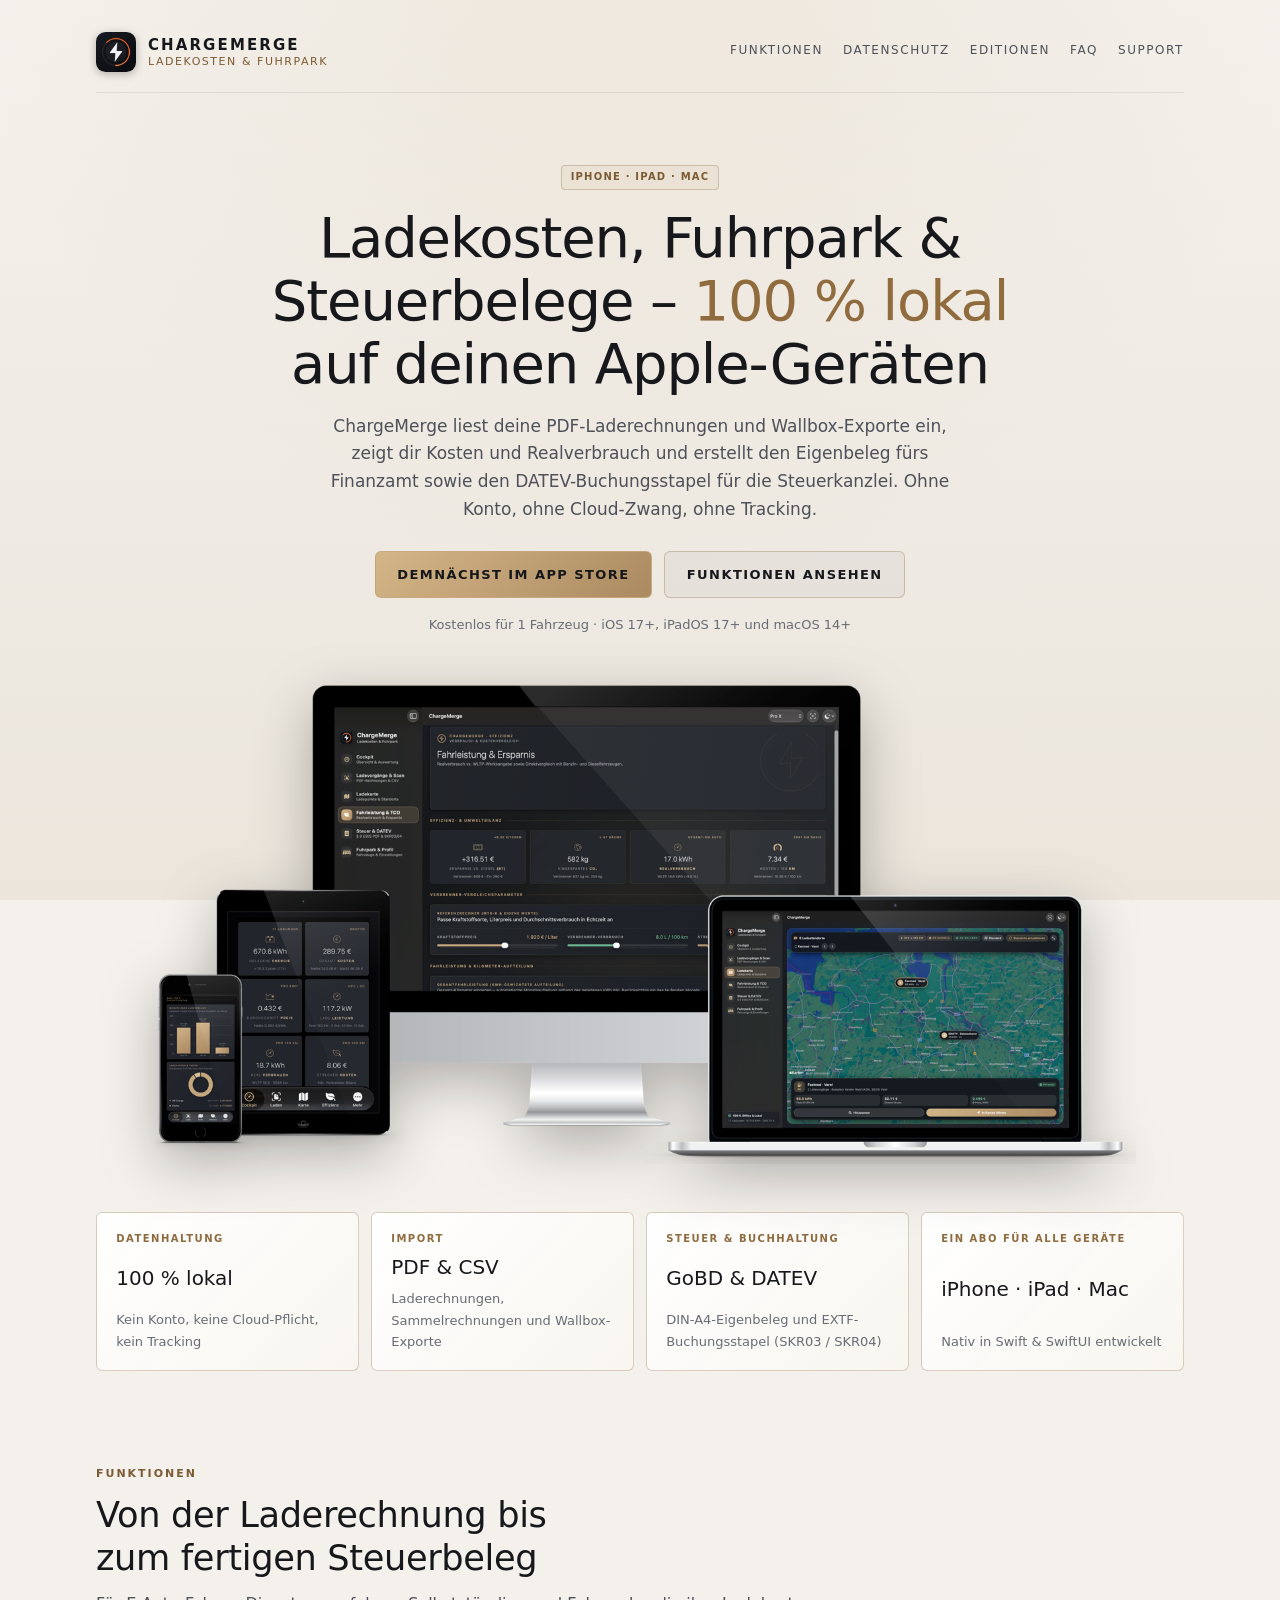
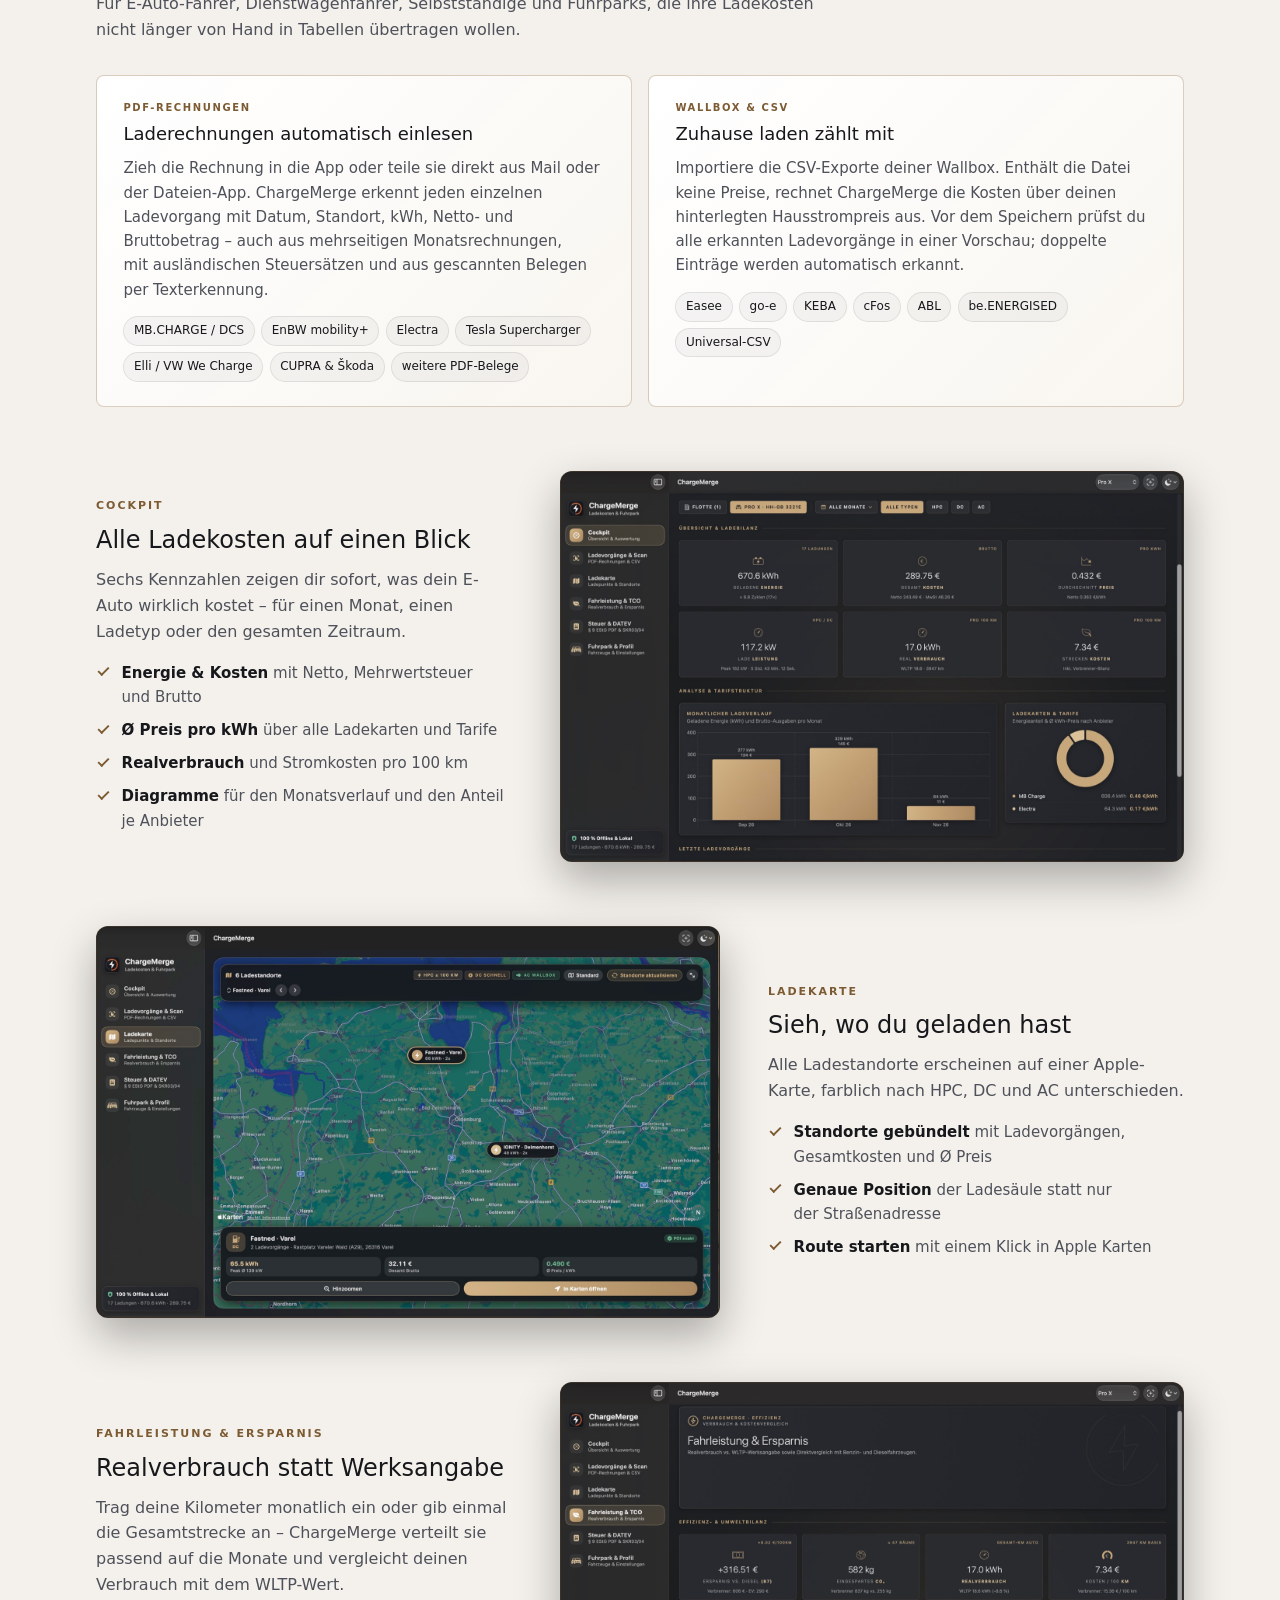
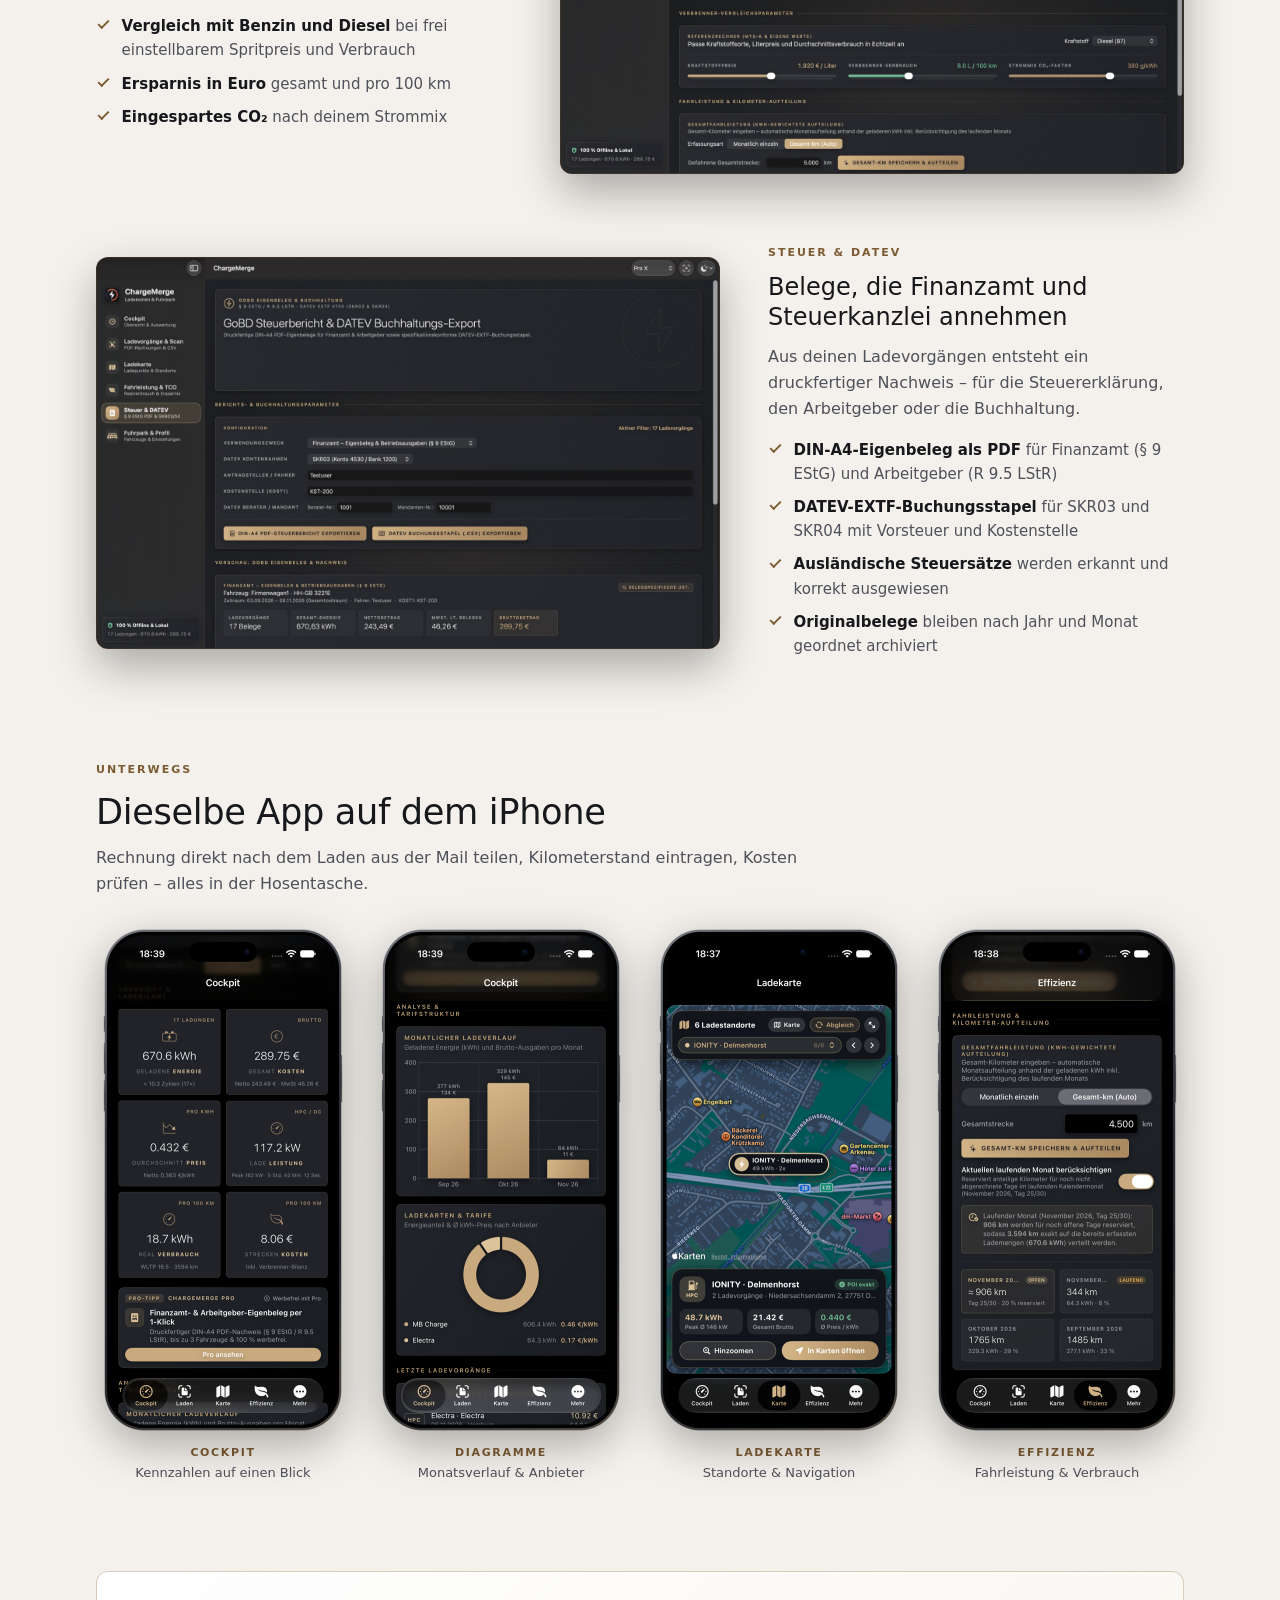
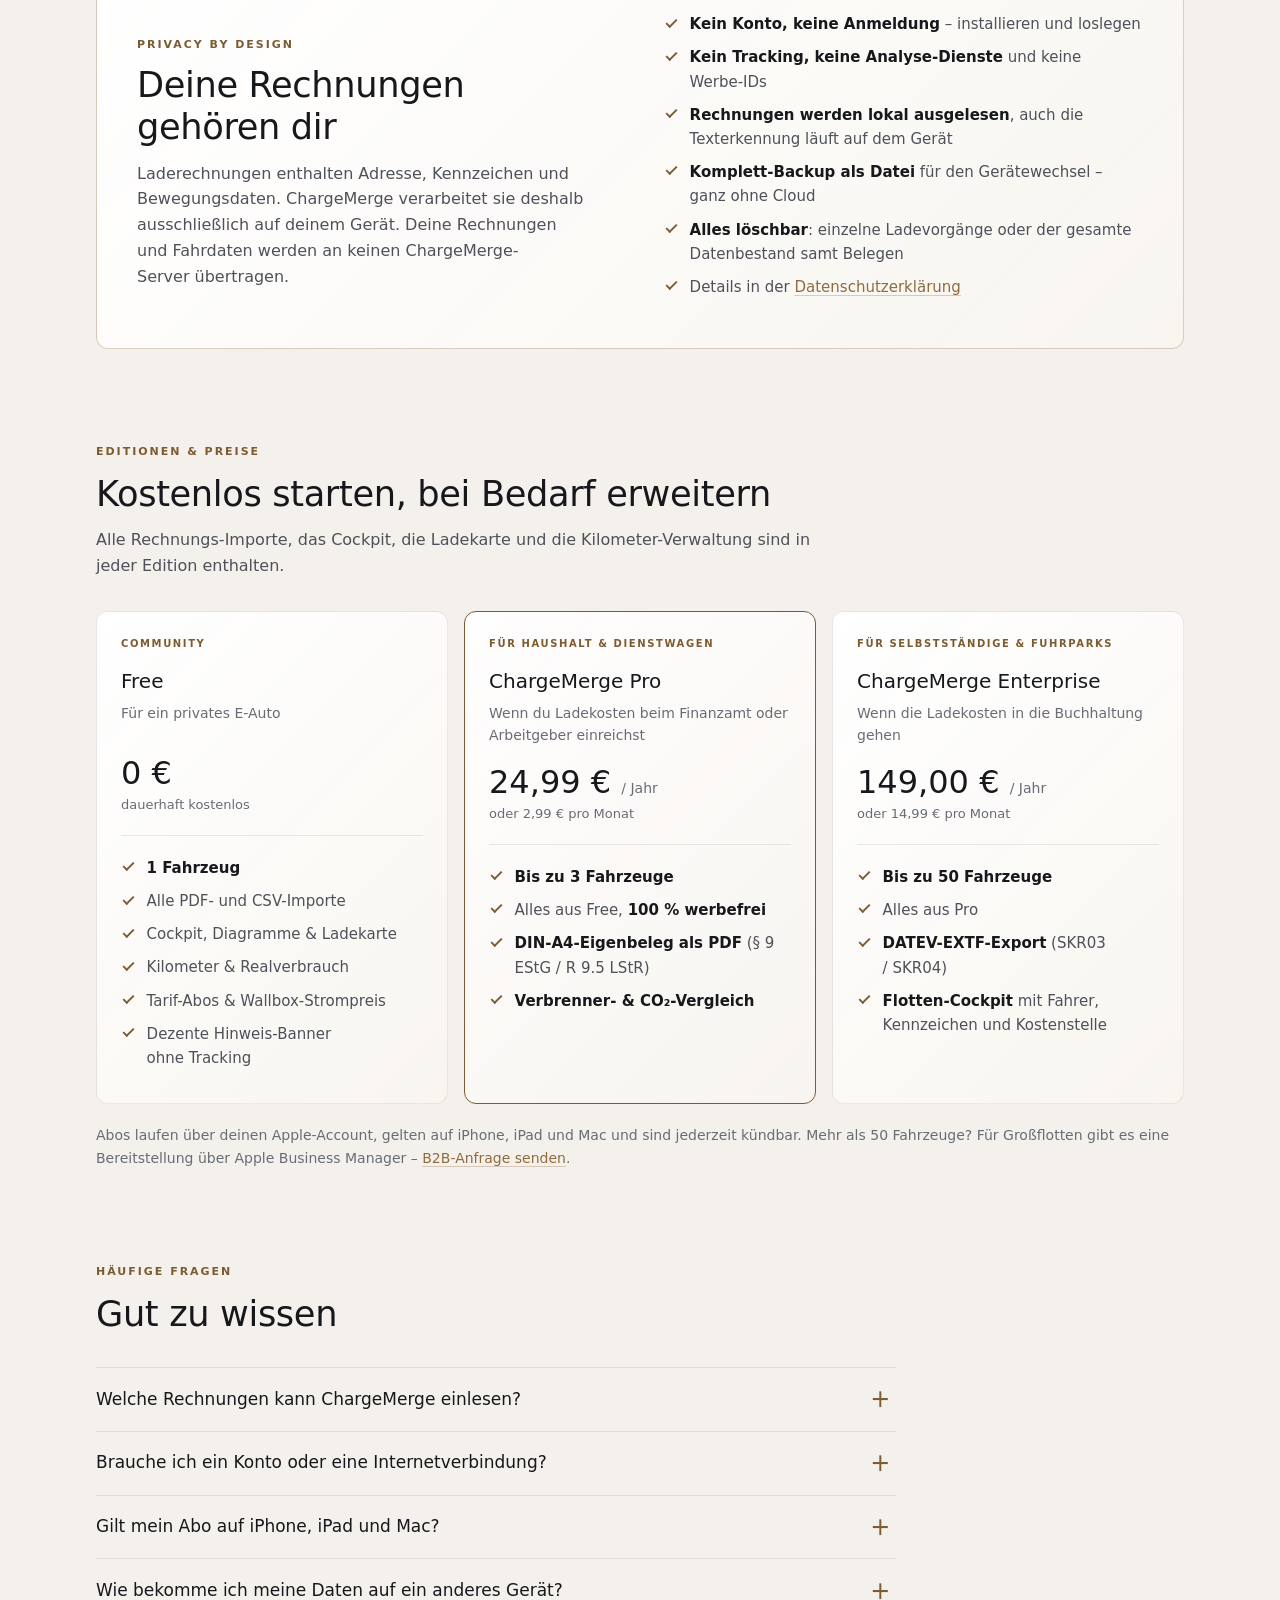
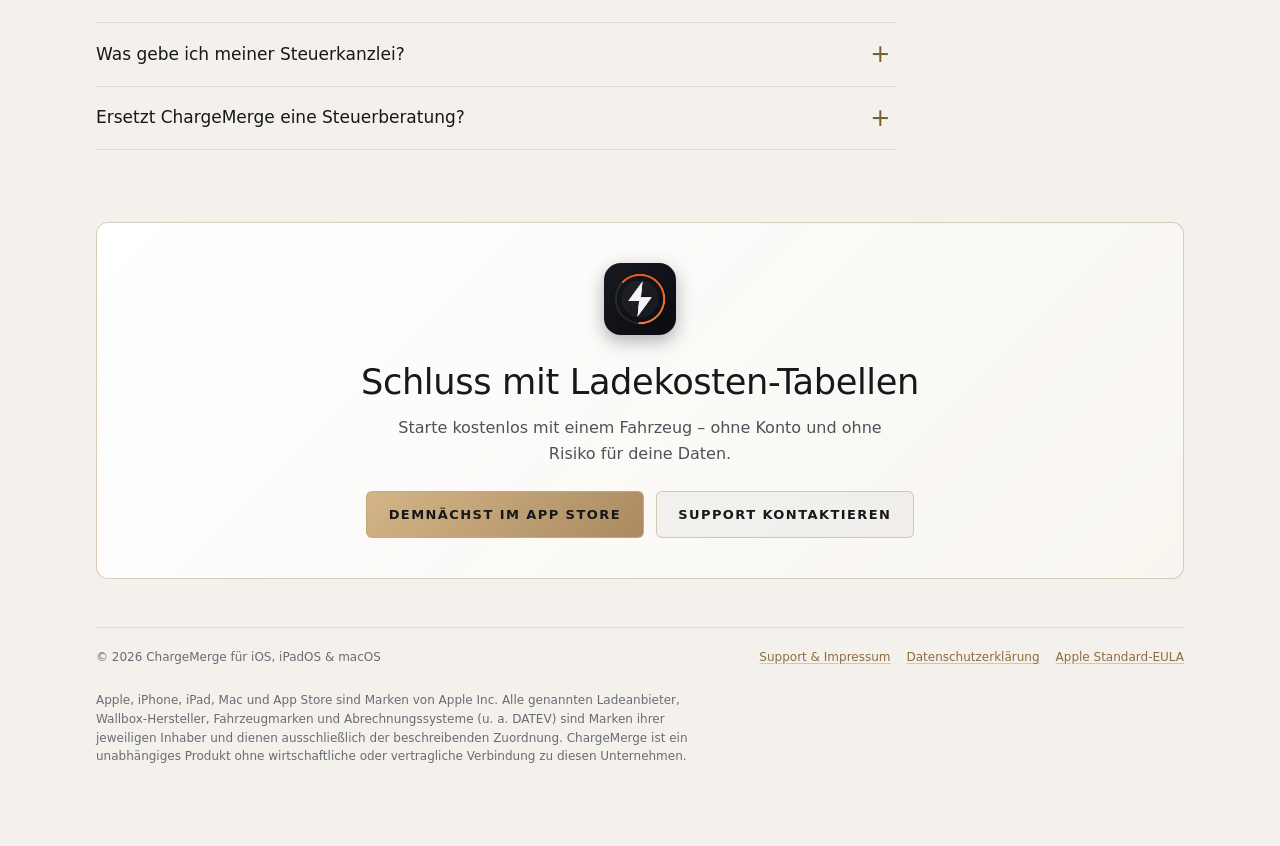
==== commit e4d812b2: "feat(web): neue Mac-Screenshots und Gerätebild mit Blitz-Emblem Stand aus chargemerge-apple (WebLega" ====
--- a/index.html
+++ b/index.html
@@ -90,7 +90,7 @@
         <p class="lp-hero-note">Kostenlos für 1 Fahrzeug · iOS&nbsp;17+, iPadOS&nbsp;17+ und macOS&nbsp;14+</p>
 
         <figure class="lp-hero-visual">
-          <img src="assets/hero-geraete.png" width="1500" height="733" alt="ChargeMerge auf iPhone, iPad, iMac und MacBook: Cockpit mit Ladekosten, Fahrleistung und Ladekarte" fetchpriority="high">
+          <img src="assets/hero-geraete.png?v=2" width="1500" height="733" alt="ChargeMerge auf iPhone, iPad, iMac und MacBook: Cockpit mit Ladekosten, Fahrleistung und Ladekarte" fetchpriority="high">
         </figure>
       </section>
 
@@ -176,7 +176,7 @@
             </ul>
           </div>
           <figure class="lp-window">
-            <img src="assets/mac-cockpit.jpg" width="1600" height="1041" loading="lazy" alt="Cockpit auf dem Mac mit Kennzahlen zu geladener Energie, Gesamtkosten, Durchschnittspreis, Ladeleistung und Realverbrauch">
+            <img src="assets/mac-cockpit.jpg?v=2" width="1600" height="1040" loading="lazy" alt="Cockpit auf dem Mac mit Kennzahlen zu Energie, Kosten, Durchschnittspreis und Realverbrauch sowie Diagrammen zum Monatsverlauf und zu den Ladekarten">
           </figure>
         </div>
 
@@ -208,7 +208,7 @@
             </ul>
           </div>
           <figure class="lp-window">
-            <img src="assets/mac-fahrleistung.jpg" width="1600" height="1041" loading="lazy" alt="Ansicht Fahrleistung und Ersparnis auf dem Mac mit Ersparnis gegenüber Benzin, eingespartem CO₂ und Realverbrauch">
+            <img src="assets/mac-fahrleistung.jpg?v=2" width="1600" height="1041" loading="lazy" alt="Ansicht Fahrleistung und Ersparnis auf dem Mac mit Ersparnis gegenüber Diesel, eingespartem CO₂ und Realverbrauch">
           </figure>
         </div>
 
@@ -225,7 +225,7 @@
             </ul>
           </div>
           <figure class="lp-window">
-            <img src="assets/mac-steuer-datev.jpg" width="1600" height="1041" loading="lazy" alt="Ansicht Steuer und DATEV auf dem Mac mit Exportoptionen für PDF-Steuerbericht und DATEV-Buchungsstapel">
+            <img src="assets/mac-steuer-datev.jpg?v=2" width="1600" height="1040" loading="lazy" alt="Ansicht Steuer und DATEV auf dem Mac mit Exportoptionen für PDF-Steuerbericht und DATEV-Buchungsstapel">
           </figure>
         </div>
       </section>
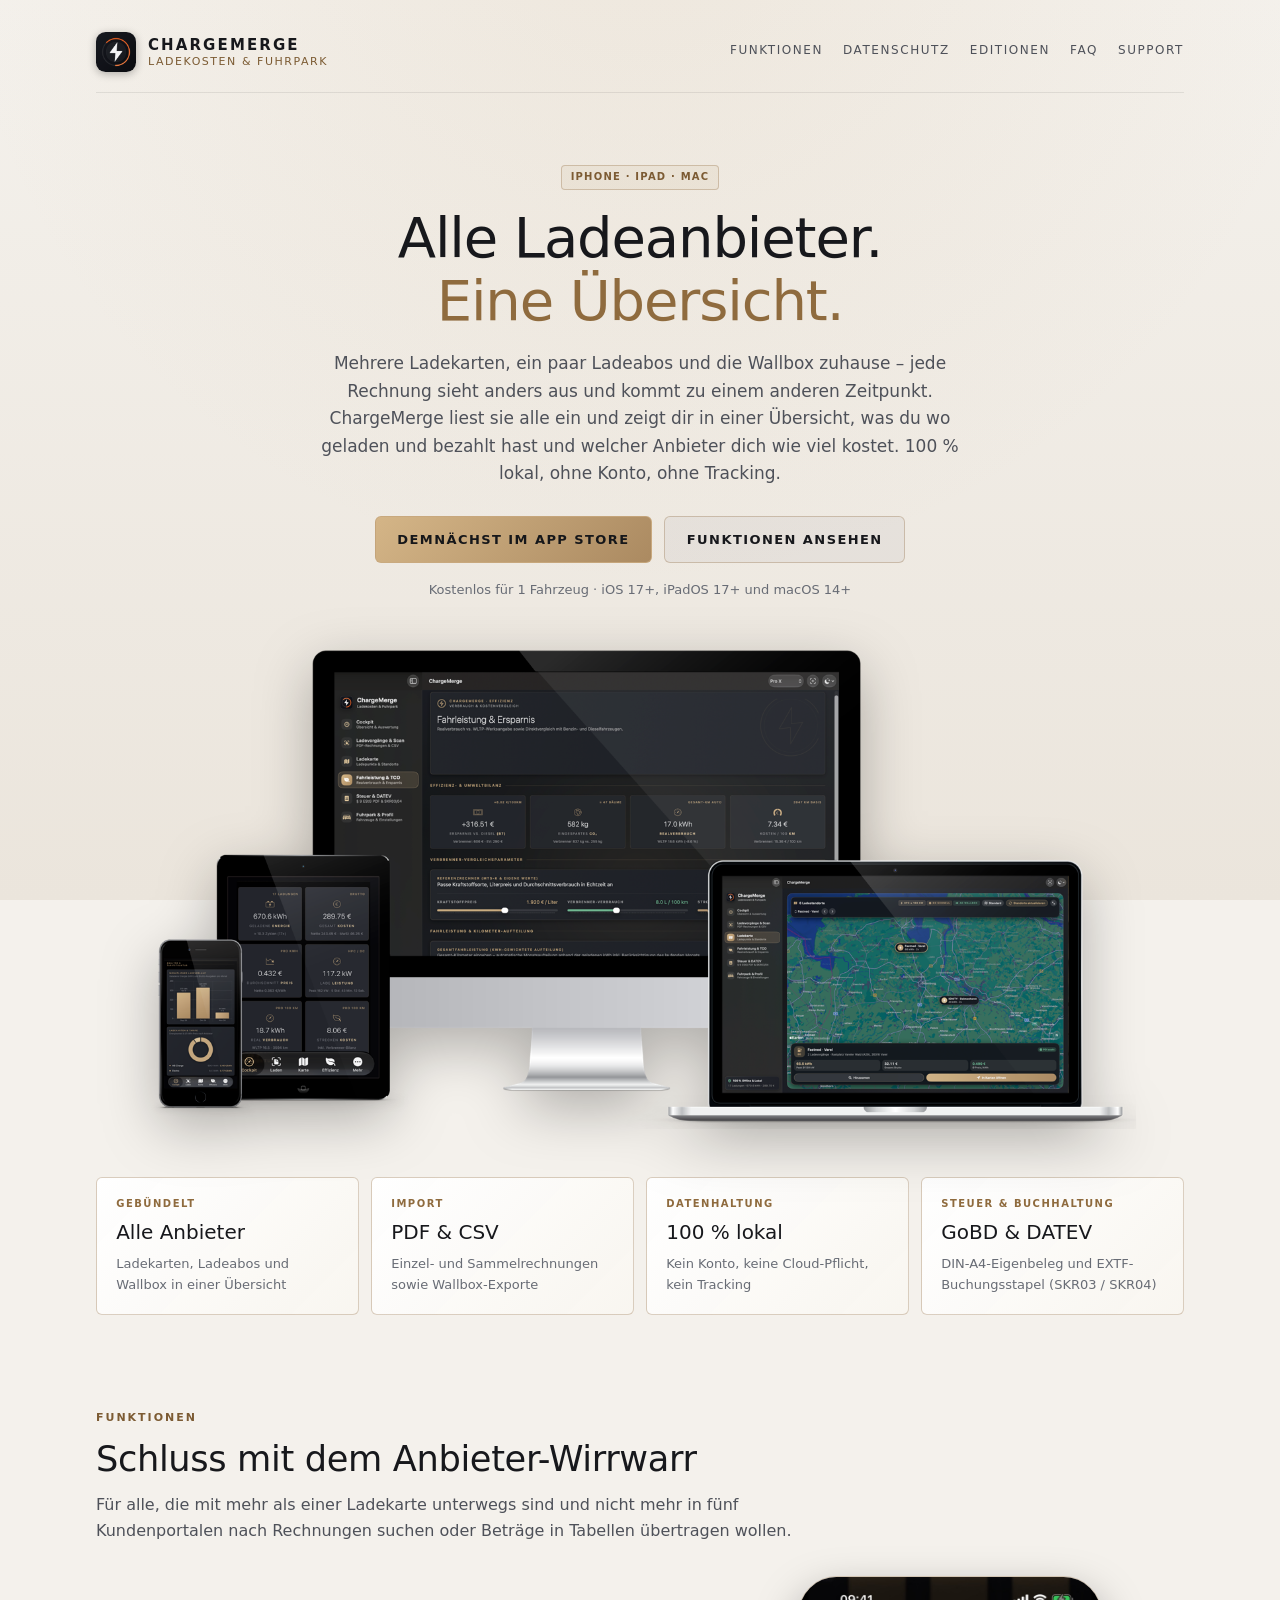
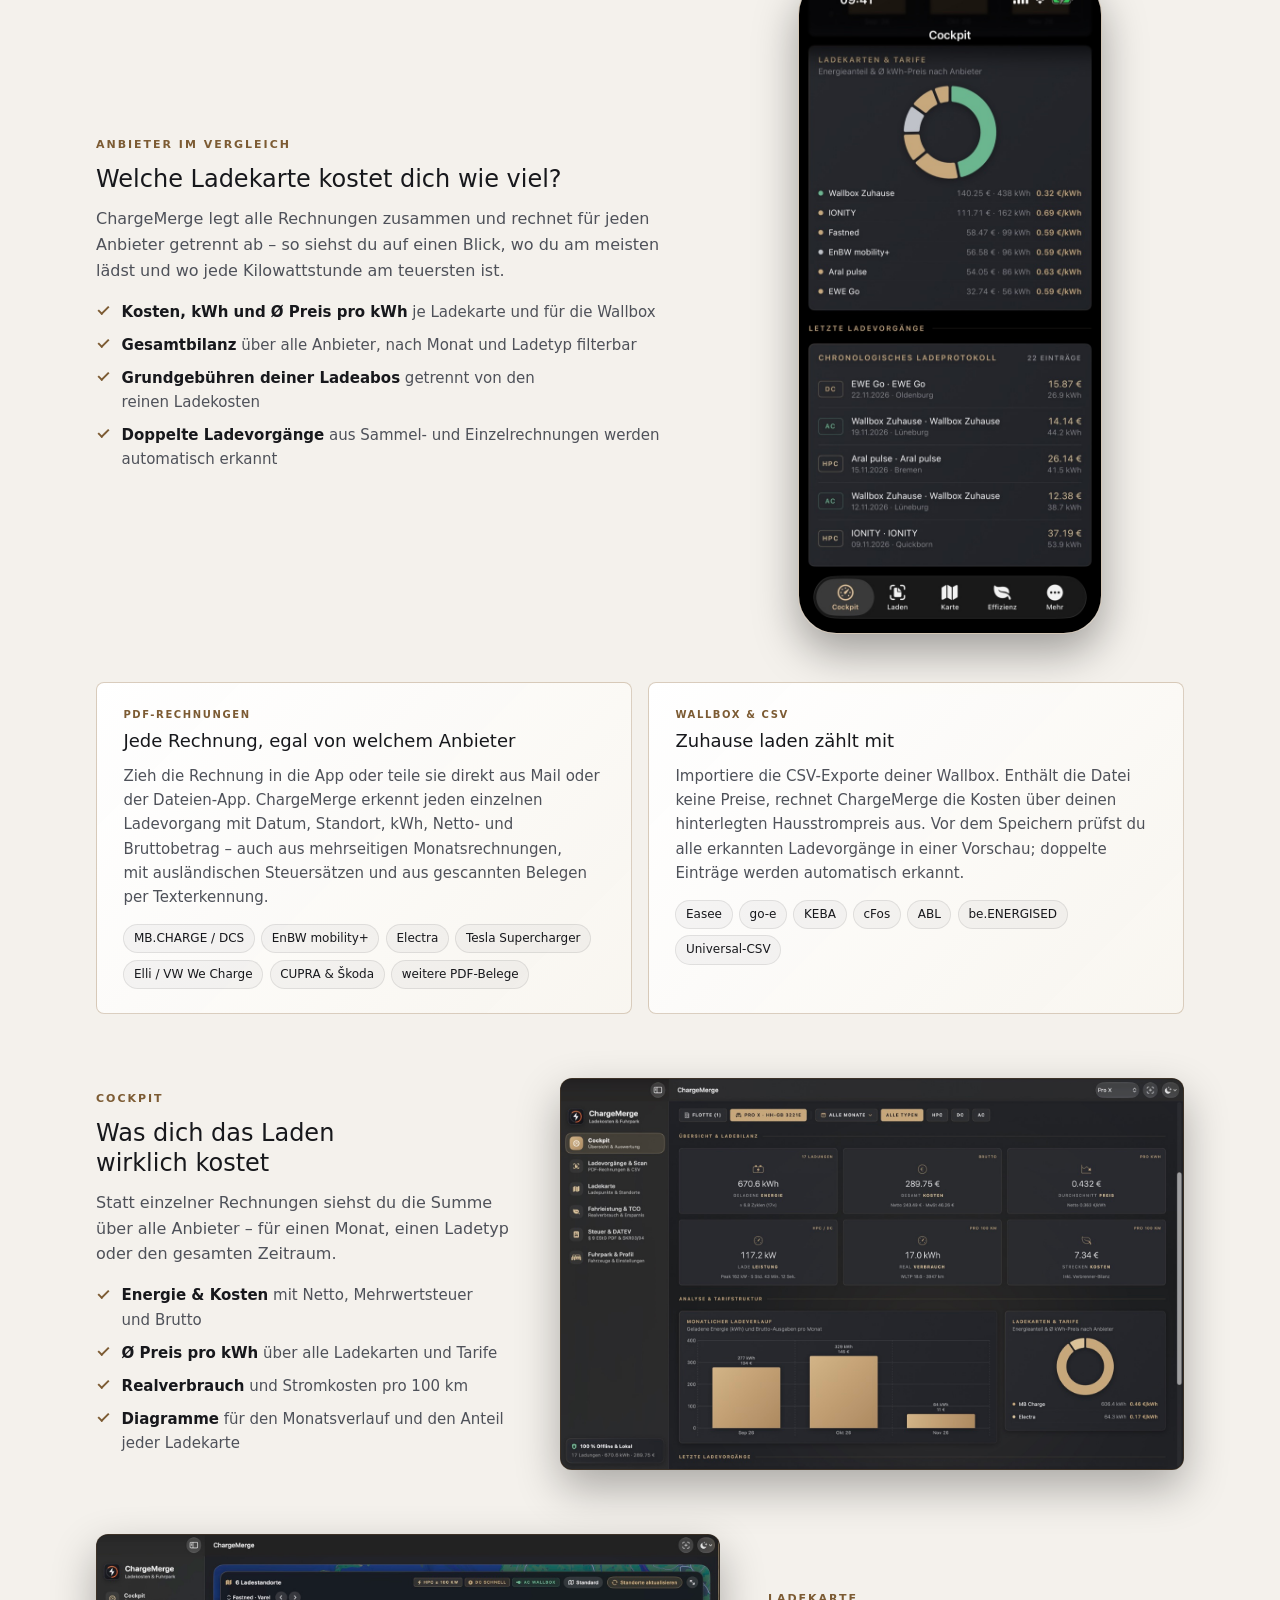
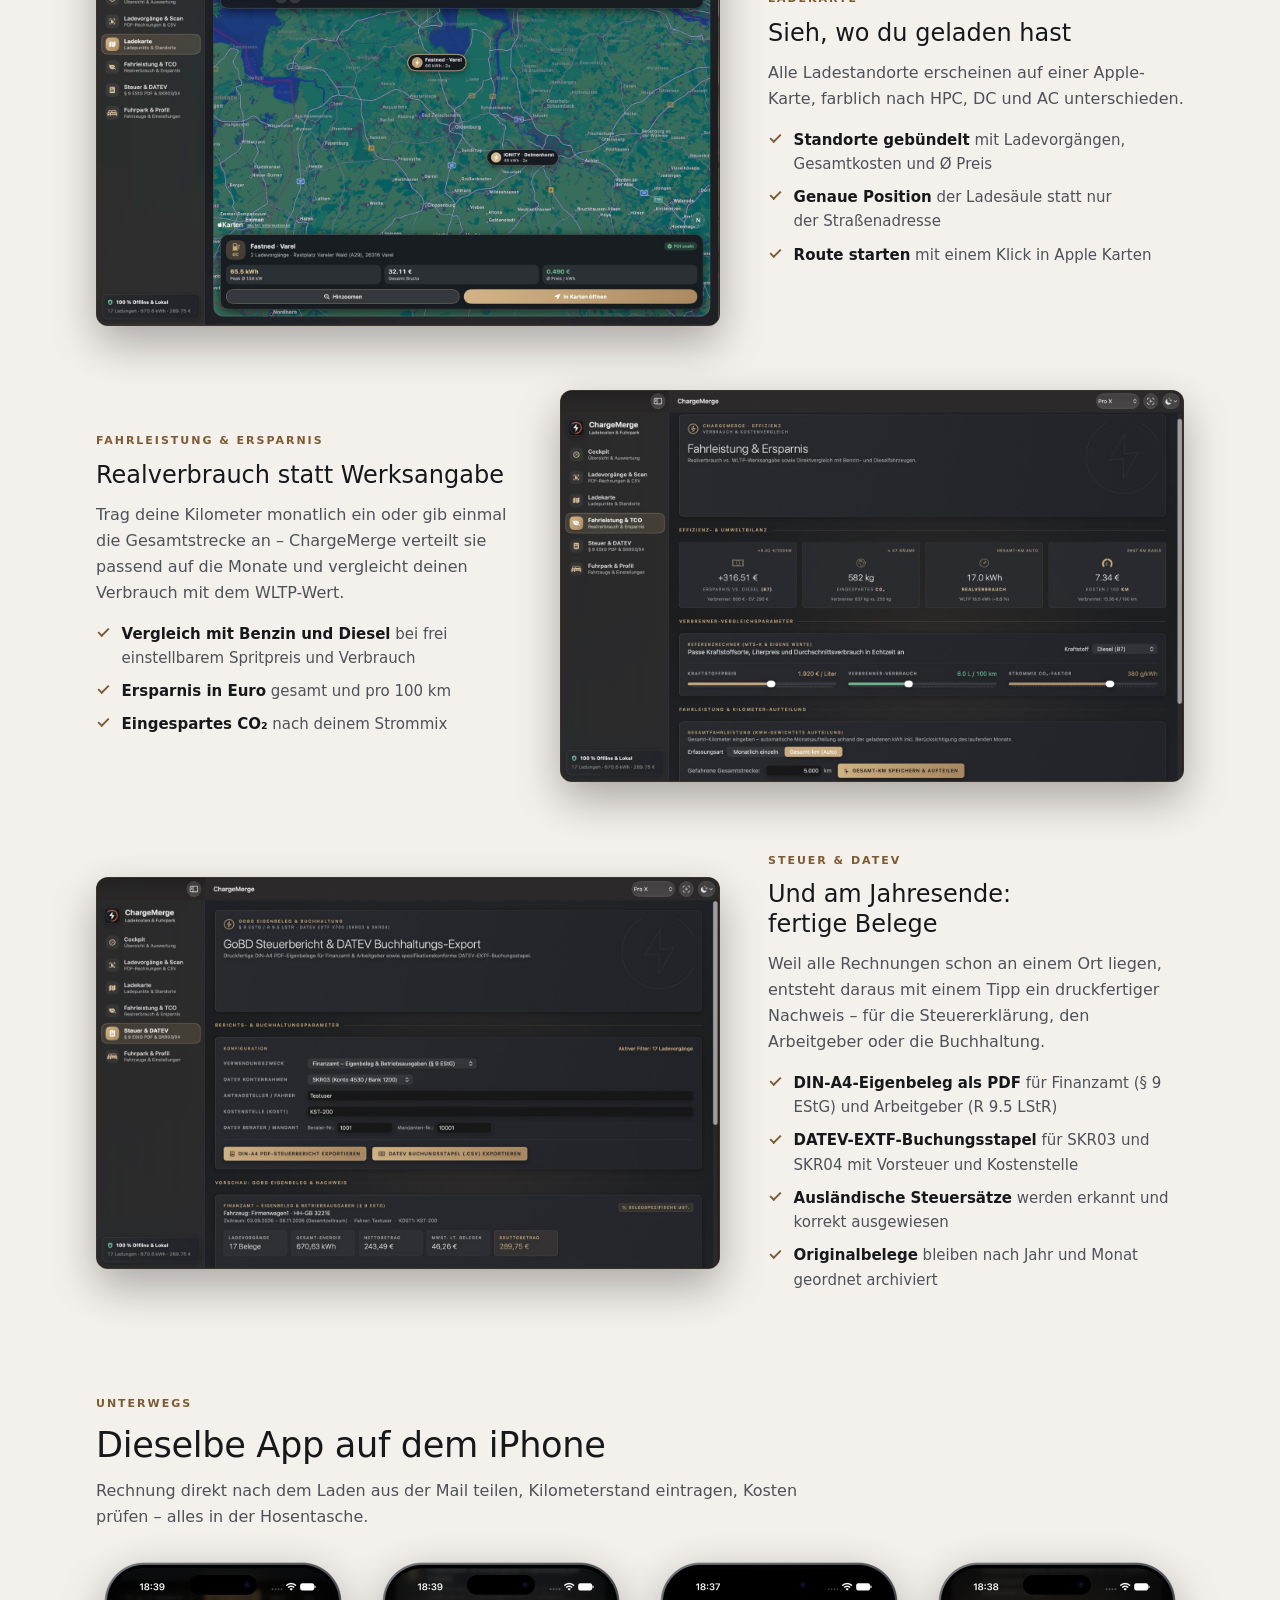
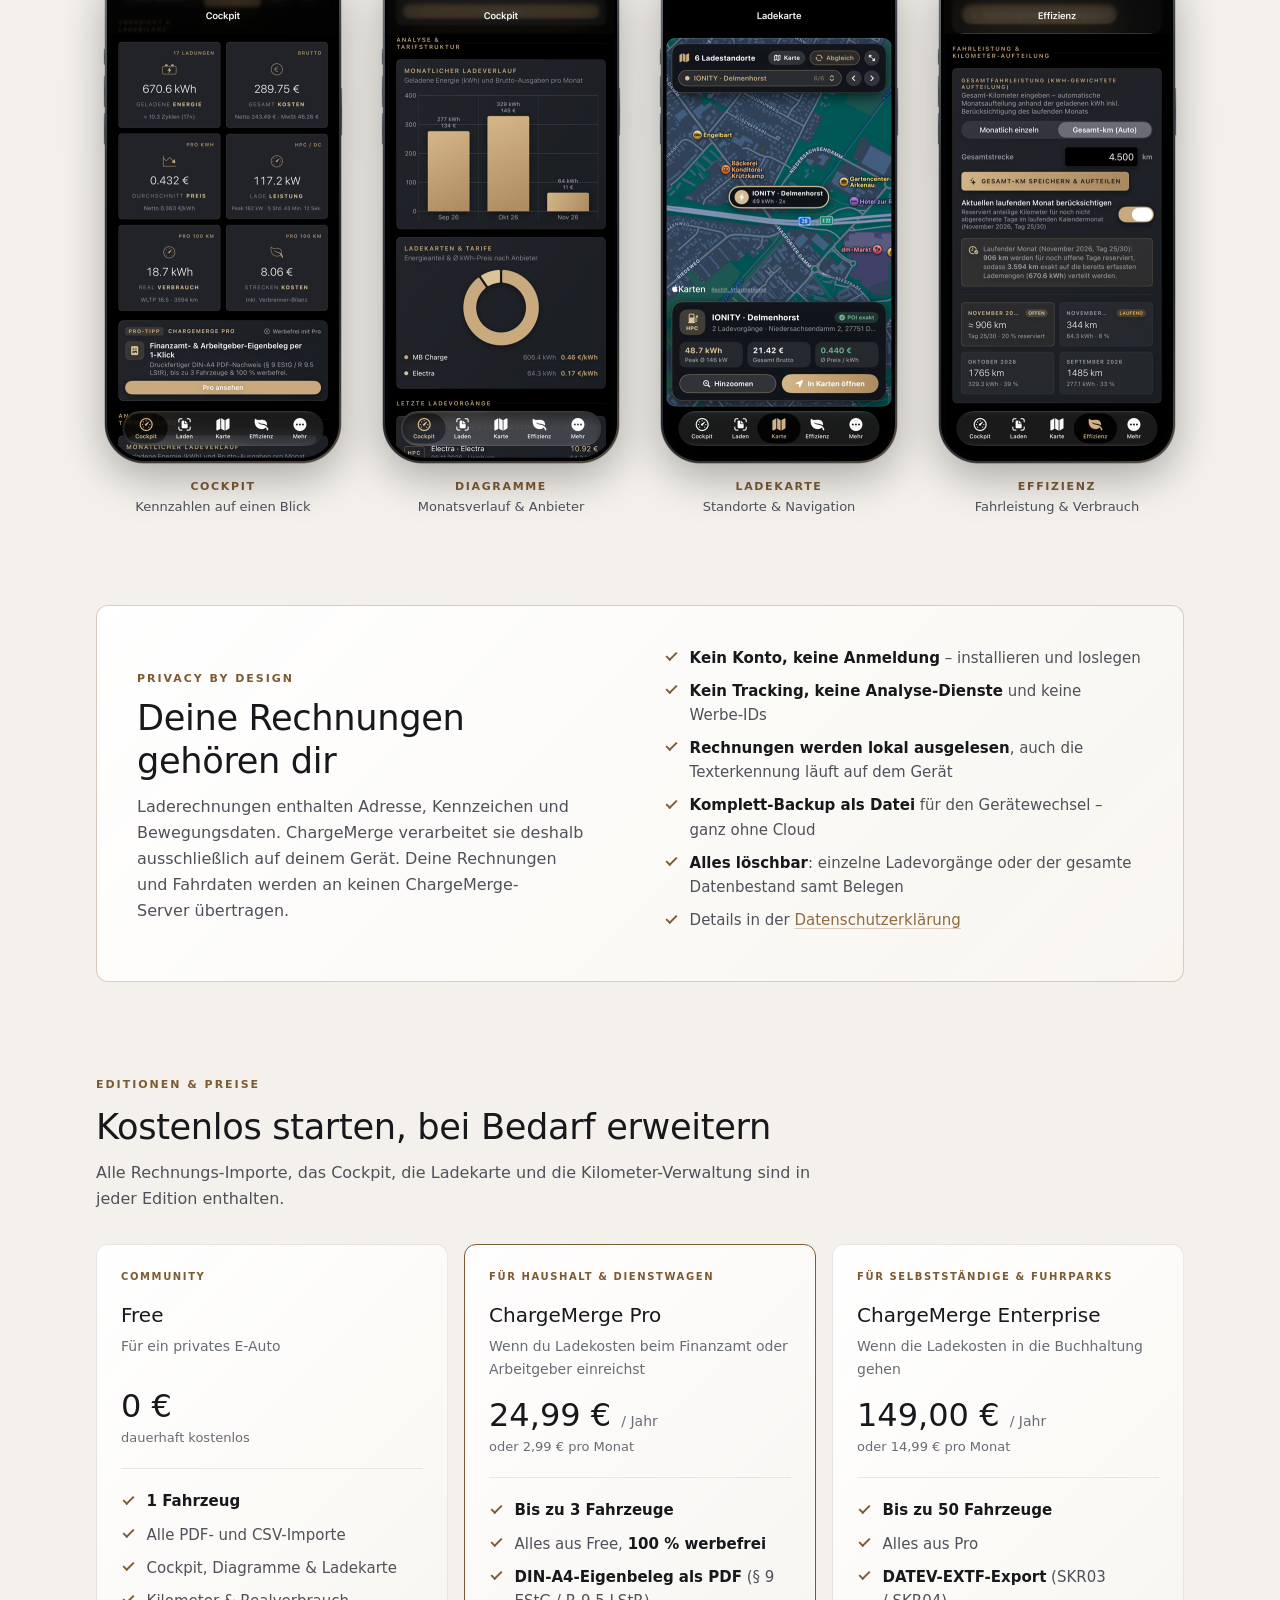
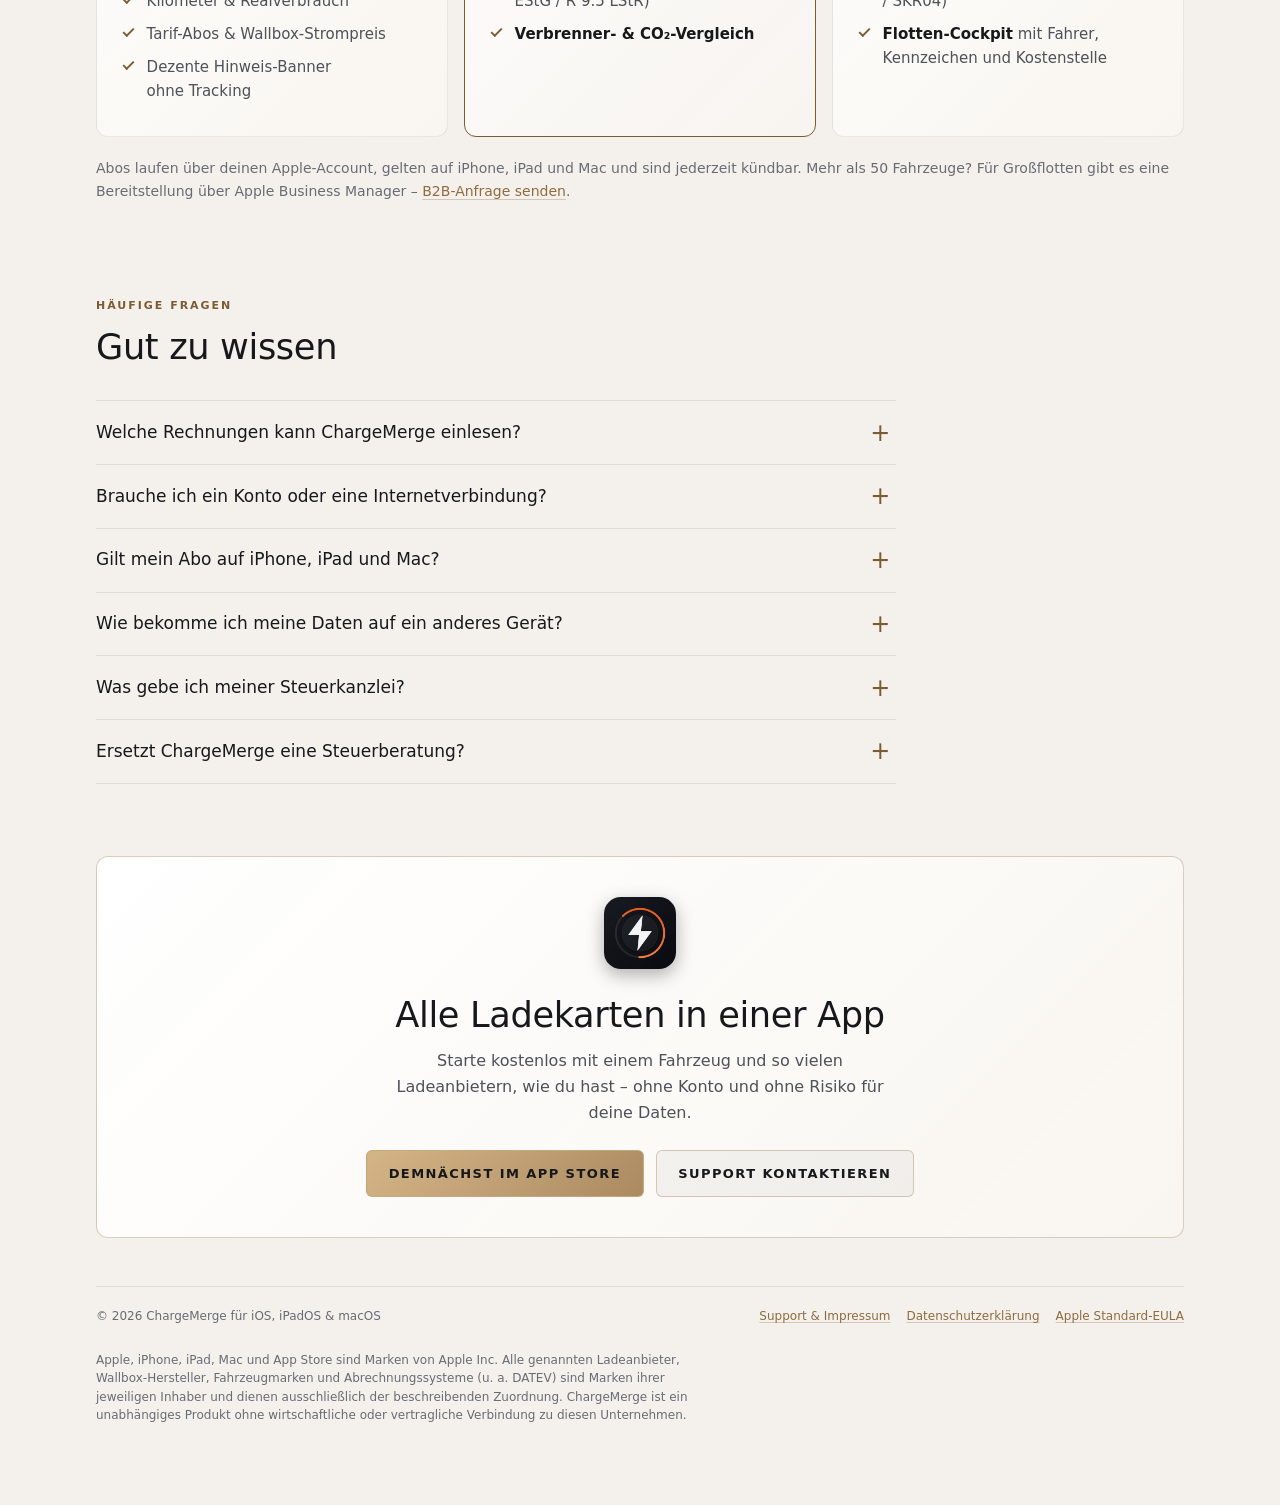
==== commit bf1b0a66: "feat(web): Landingpage auf „alle Ladeanbieter in einer Übersicht“ ausrichten Stand aus chargemerge-a" ====
--- a/index.html
+++ b/index.html
@@ -5,8 +5,8 @@
   <meta name="viewport" content="width=device-width, initial-scale=1">
   <meta name="color-scheme" content="light dark">
   <meta name="robots" content="index, follow">
-  <title>ChargeMerge – E-Auto-Ladekosten, Eigenbeleg &amp; DATEV-Export für iPhone, iPad &amp; Mac</title>
-  <meta name="description" content="ChargeMerge liest PDF-Laderechnungen und Wallbox-CSVs ein, zeigt Ladekosten und Realverbrauch und erstellt GoBD-Eigenbelege fürs Finanzamt sowie DATEV-Buchungsstapel. 100 % lokal, ohne Konto und ohne Tracking.">
+  <title>ChargeMerge – Alle Ladekarten, Ladeabos und Wallbox-Rechnungen in einer App</title>
+  <meta name="description" content="Mehrere Ladekarten, Ladeabos und eine Wallbox? ChargeMerge liest die Rechnungen aller Anbieter ein und zeigt, was du wo geladen und bezahlt hast – inklusive kWh-Preis je Anbieter. 100 % lokal auf iPhone, iPad und Mac.">
   <link rel="canonical" href="https://chargemerge.de/">
   <link rel="icon" href="assets/favicon.png" type="image/png">
   <link rel="apple-touch-icon" href="assets/apple-touch-icon.png">
@@ -15,16 +15,16 @@
   <meta property="og:locale" content="de_DE">
   <meta property="og:site_name" content="ChargeMerge">
   <meta property="og:url" content="https://chargemerge.de/">
-  <meta property="og:title" content="ChargeMerge – Ladekosten, Fuhrpark &amp; Steuerbelege für E-Autos">
-  <meta property="og:description" content="PDF-Laderechnungen und Wallbox-Exporte einlesen, Kosten und Realverbrauch auswerten, Eigenbeleg und DATEV-Export erstellen. 100 % lokal auf iPhone, iPad und Mac.">
+  <meta property="og:title" content="ChargeMerge – Alle Ladeanbieter. Eine Übersicht.">
+  <meta property="og:description" content="Rechnungen aller Ladekarten, Abos und der Wallbox in einer App bündeln: Kosten und kWh-Preis je Anbieter auf einen Blick. 100 % lokal auf iPhone, iPad und Mac.">
   <meta property="og:image" content="https://chargemerge.de/assets/og-image.jpg">
   <meta property="og:image:width" content="1200">
   <meta property="og:image:height" content="630">
   <meta name="twitter:card" content="summary_large_image">
 
-  <link rel="stylesheet" href="styles.css?v=4">
-  <link rel="stylesheet" href="landing.css?v=4">
-  <script src="nav.js?v=4" defer></script>
+  <link rel="stylesheet" href="styles.css?v=5">
+  <link rel="stylesheet" href="landing.css?v=5">
+  <script src="nav.js?v=5" defer></script>
 
   <script type="application/ld+json">
   {
@@ -36,7 +36,7 @@
     "inLanguage": "de",
     "url": "https://chargemerge.de/",
     "image": "https://chargemerge.de/assets/og-image.jpg",
-    "description": "App für Elektroauto-Fahrer, Dienstwagenfahrer und Fuhrparks: PDF-Laderechnungen und Wallbox-CSVs einlesen, Ladekosten und Realverbrauch auswerten, GoBD-Eigenbelege und DATEV-EXTF-Buchungsstapel erstellen. Alle Daten bleiben lokal auf dem Gerät.",
+    "description": "Bündelt die Laderechnungen aller Ladekarten, Ladeabos und der Wallbox in einer Übersicht: Kosten und kWh-Preis je Anbieter, Ladekarte, Realverbrauch sowie Eigenbeleg und DATEV-Export. Alle Daten bleiben lokal auf dem Gerät.",
     "offers": [
       { "@type": "Offer", "name": "Community (Free)", "price": "0", "priceCurrency": "EUR" },
       { "@type": "Offer", "name": "ChargeMerge Pro (Jahresabo)", "price": "24.99", "priceCurrency": "EUR" },
@@ -76,9 +76,9 @@
       <!-- ============ Hero ============ -->
       <section class="lp-hero" aria-labelledby="hero-title">
         <span class="glass-badge">iPhone · iPad · Mac</span>
-        <h1 id="hero-title" class="lp-hero-title">Ladekosten, Fuhrpark &amp; Steuerbelege – <strong>100&nbsp;% lokal</strong> auf deinen Apple-Geräten</h1>
+        <h1 id="hero-title" class="lp-hero-title">Alle Ladeanbieter. <strong>Eine Übersicht.</strong></h1>
         <p class="lp-hero-lead">
-          ChargeMerge liest deine PDF-Laderechnungen und Wallbox-Exporte ein, zeigt dir Kosten und Realverbrauch und erstellt den Eigenbeleg fürs Finanzamt sowie den DATEV-Buchungsstapel für die Steuerkanzlei. Ohne Konto, ohne Cloud-Zwang, ohne Tracking.
+          Mehrere Ladekarten, ein paar Ladeabos und die Wallbox zuhause – jede Rechnung sieht anders aus und kommt zu einem anderen Zeitpunkt. ChargeMerge liest sie alle ein und zeigt dir in einer Übersicht, was du wo geladen und bezahlt hast und welcher Anbieter dich wie viel kostet. 100&nbsp;% lokal, ohne Konto, ohne Tracking.
         </p>
         <div class="hero-actions">
           <!-- APP-STORE-LINK: Sobald die App im App Store verfügbar ist, dieses <span> durch
@@ -90,47 +90,64 @@
         <p class="lp-hero-note">Kostenlos für 1 Fahrzeug · iOS&nbsp;17+, iPadOS&nbsp;17+ und macOS&nbsp;14+</p>
 
         <figure class="lp-hero-visual">
-          <img src="assets/hero-geraete.png?v=2" width="1500" height="733" alt="ChargeMerge auf iPhone, iPad, iMac und MacBook: Cockpit mit Ladekosten, Fahrleistung und Ladekarte" fetchpriority="high">
+          <img src="assets/hero-geraete.png?v=2" width="1500" height="733" alt="ChargeMerge auf iPhone, iPad, iMac und MacBook: gebündelte Ladekosten aller Anbieter, Fahrleistung und Ladekarte" fetchpriority="high">
         </figure>
       </section>
 
       <ul class="lp-facts" aria-label="ChargeMerge auf einen Blick">
+        <li class="spec-tile">
+          <span class="spec-label">Gebündelt</span>
+          <span class="spec-value">Alle Anbieter</span>
+          <span class="spec-detail">Ladekarten, Ladeabos und Wallbox in einer Übersicht</span>
+        </li>
+        <li class="spec-tile">
+          <span class="spec-label">Import</span>
+          <span class="spec-value">PDF &amp; CSV</span>
+          <span class="spec-detail">Einzel- und Sammelrechnungen sowie Wallbox-Exporte</span>
+        </li>
         <li class="spec-tile">
           <span class="spec-label">Datenhaltung</span>
           <span class="spec-value">100 % lokal</span>
           <span class="spec-detail">Kein Konto, keine Cloud-Pflicht, kein Tracking</span>
         </li>
         <li class="spec-tile">
-          <span class="spec-label">Import</span>
-          <span class="spec-value">PDF &amp; CSV</span>
-          <span class="spec-detail">Laderechnungen, Sammelrechnungen und Wallbox-Exporte</span>
-        </li>
-        <li class="spec-tile">
           <span class="spec-label">Steuer &amp; Buchhaltung</span>
           <span class="spec-value">GoBD &amp; DATEV</span>
           <span class="spec-detail">DIN-A4-Eigenbeleg und EXTF-Buchungsstapel (SKR03 / SKR04)</span>
         </li>
-        <li class="spec-tile">
-          <span class="spec-label">Ein Abo für alle Geräte</span>
-          <span class="spec-value">iPhone · iPad · Mac</span>
-          <span class="spec-detail">Nativ in Swift &amp; SwiftUI entwickelt</span>
-        </li>
       </ul>
 
       <!-- ============ Funktionen ============ -->
       <section class="lp-section" id="funktionen" aria-labelledby="funktionen-title">
         <div class="lp-section-head">
           <span class="eyebrow">Funktionen</span>
-          <h2 id="funktionen-title" class="lp-section-title">Von der Laderechnung bis zum fertigen Steuerbeleg</h2>
+          <h2 id="funktionen-title" class="lp-section-title">Schluss mit dem Anbieter-Wirrwarr</h2>
           <p class="lp-section-lead">
-            Für E-Auto-Fahrer, Dienstwagenfahrer, Selbstständige und Fuhrparks, die ihre Ladekosten nicht länger von Hand in Tabellen übertragen wollen.
+            Für alle, die mit mehr als einer Ladekarte unterwegs sind und nicht mehr in fünf Kundenportalen nach Rechnungen suchen oder Beträge in Tabellen übertragen wollen.
           </p>
         </div>
 
-        <div class="card-grid card-grid-2">
+        <div class="lp-feature lp-feature-lead">
+          <div class="lp-feature-text">
+            <span class="eyebrow">Anbieter im Vergleich</span>
+            <h3 class="lp-feature-title">Welche Ladekarte kostet dich wie viel?</h3>
+            <p>ChargeMerge legt alle Rechnungen zusammen und rechnet für jeden Anbieter getrennt ab – so siehst du auf einen Blick, wo du am meisten lädst und wo jede Kilowattstunde am teuersten ist.</p>
+            <ul class="lp-checks">
+              <li><strong>Kosten, kWh und Ø Preis pro kWh</strong> je Ladekarte und für die Wallbox</li>
+              <li><strong>Gesamtbilanz</strong> über alle Anbieter, nach Monat und Ladetyp filterbar</li>
+              <li><strong>Grundgebühren deiner Ladeabos</strong> getrennt von den reinen Ladekosten</li>
+              <li><strong>Doppelte Ladevorgänge</strong> aus Sammel- und Einzelrechnungen werden automatisch erkannt</li>
+            </ul>
+          </div>
+          <figure class="lp-phone-shot">
+            <img src="assets/iphone-anbieter.jpg" width="640" height="1390" loading="lazy" alt="iPhone mit der Übersicht Ladekarten und Tarife: sechs Anbieter mit Kosten, kWh und Preis pro kWh">
+          </figure>
+        </div>
+
+        <div class="card-grid card-grid-2 lp-import-cards">
           <article class="luxury-card">
             <span class="card-kicker">PDF-Rechnungen</span>
-            <h3 class="card-title">Laderechnungen automatisch einlesen</h3>
+            <h3 class="card-title">Jede Rechnung, egal von welchem Anbieter</h3>
             <p>
               Zieh die Rechnung in die App oder teile sie direkt aus Mail oder der Dateien-App. ChargeMerge erkennt jeden einzelnen Ladevorgang mit Datum, Standort, kWh, Netto- und Bruttobetrag – auch aus mehrseitigen Monatsrechnungen, mit ausländischen Steuersätzen und aus gescannten Belegen per Texterkennung.
             </p>
@@ -166,13 +183,13 @@
         <div class="lp-feature">
           <div class="lp-feature-text">
             <span class="eyebrow">Cockpit</span>
-            <h3 class="lp-feature-title">Alle Ladekosten auf einen Blick</h3>
-            <p>Sechs Kennzahlen zeigen dir sofort, was dein E-Auto wirklich kostet – für einen Monat, einen Ladetyp oder den gesamten Zeitraum.</p>
+            <h3 class="lp-feature-title">Was dich das Laden wirklich kostet</h3>
+            <p>Statt einzelner Rechnungen siehst du die Summe über alle Anbieter – für einen Monat, einen Ladetyp oder den gesamten Zeitraum.</p>
             <ul class="lp-checks">
               <li><strong>Energie &amp; Kosten</strong> mit Netto, Mehrwertsteuer und Brutto</li>
               <li><strong>Ø Preis pro kWh</strong> über alle Ladekarten und Tarife</li>
               <li><strong>Realverbrauch</strong> und Stromkosten pro 100&nbsp;km</li>
-              <li><strong>Diagramme</strong> für den Monatsverlauf und den Anteil je Anbieter</li>
+              <li><strong>Diagramme</strong> für den Monatsverlauf und den Anteil jeder Ladekarte</li>
             </ul>
           </div>
           <figure class="lp-window">
@@ -215,8 +232,8 @@
         <div class="lp-feature lp-feature-flip">
           <div class="lp-feature-text">
             <span class="eyebrow">Steuer &amp; DATEV</span>
-            <h3 class="lp-feature-title">Belege, die Finanzamt und Steuerkanzlei annehmen</h3>
-            <p>Aus deinen Ladevorgängen entsteht ein druckfertiger Nachweis – für die Steuererklärung, den Arbeitgeber oder die Buchhaltung.</p>
+            <h3 class="lp-feature-title">Und am Jahresende: fertige Belege</h3>
+            <p>Weil alle Rechnungen schon an einem Ort liegen, entsteht daraus mit einem Tipp ein druckfertiger Nachweis – für die Steuererklärung, den Arbeitgeber oder die Buchhaltung.</p>
             <ul class="lp-checks">
               <li><strong>DIN-A4-Eigenbeleg als PDF</strong> für Finanzamt (§&nbsp;9 EStG) und Arbeitgeber (R&nbsp;9.5 LStR)</li>
               <li><strong>DATEV-EXTF-Buchungsstapel</strong> für SKR03 und SKR04 mit Vorsteuer und Kostenstelle</li>
@@ -384,8 +401,8 @@
       <!-- ============ Abschluss ============ -->
       <section class="lp-cta" aria-labelledby="cta-title">
         <img src="assets/app-icon.png" width="72" height="72" alt="ChargeMerge App-Icon" loading="lazy">
-        <h2 id="cta-title" class="lp-section-title">Schluss mit Ladekosten-Tabellen</h2>
-        <p class="lp-section-lead">Starte kostenlos mit einem Fahrzeug – ohne Konto und ohne Risiko für deine Daten.</p>
+        <h2 id="cta-title" class="lp-section-title">Alle Ladekarten in einer App</h2>
+        <p class="lp-section-lead">Starte kostenlos mit einem Fahrzeug und so vielen Ladeanbietern, wie du hast – ohne Konto und ohne Risiko für deine Daten.</p>
         <div class="hero-actions">
           <span class="btn-champagne btn-large" aria-disabled="true">Demnächst im App Store</span>
           <a class="btn-secondary btn-large" href="impressum.html#kontakt">Support kontaktieren</a>
--- a/landing.css
+++ b/landing.css
@@ -239,6 +239,35 @@
   object-position: center bottom;
 }
 
+/* Erste Feature-Zeile: Anbieter-Vergleich mit iPhone-Ansicht */
+.lp-feature-lead {
+  margin-top: 0;
+  margin-bottom: 3rem;
+}
+
+@media (min-width: 58rem) {
+  .lp-feature-lead {
+    grid-template-columns: minmax(0, 1.1fr) minmax(0, 0.9fr);
+    margin-top: 0;
+  }
+}
+
+.lp-phone-shot {
+  margin: 0;
+  justify-self: center;
+  width: 100%;
+  max-width: 19rem;
+}
+
+.lp-phone-shot img {
+  display: block;
+  width: 100%;
+  height: auto;
+  border-radius: 2.4rem;
+  border: 1px solid var(--border-card);
+  box-shadow: 0 18px 44px rgba(0, 0, 0, 0.35);
+}
+
 /* ---------- Import-Karten & Anbieter-Chips ---------- */
 
 .lp-chips {
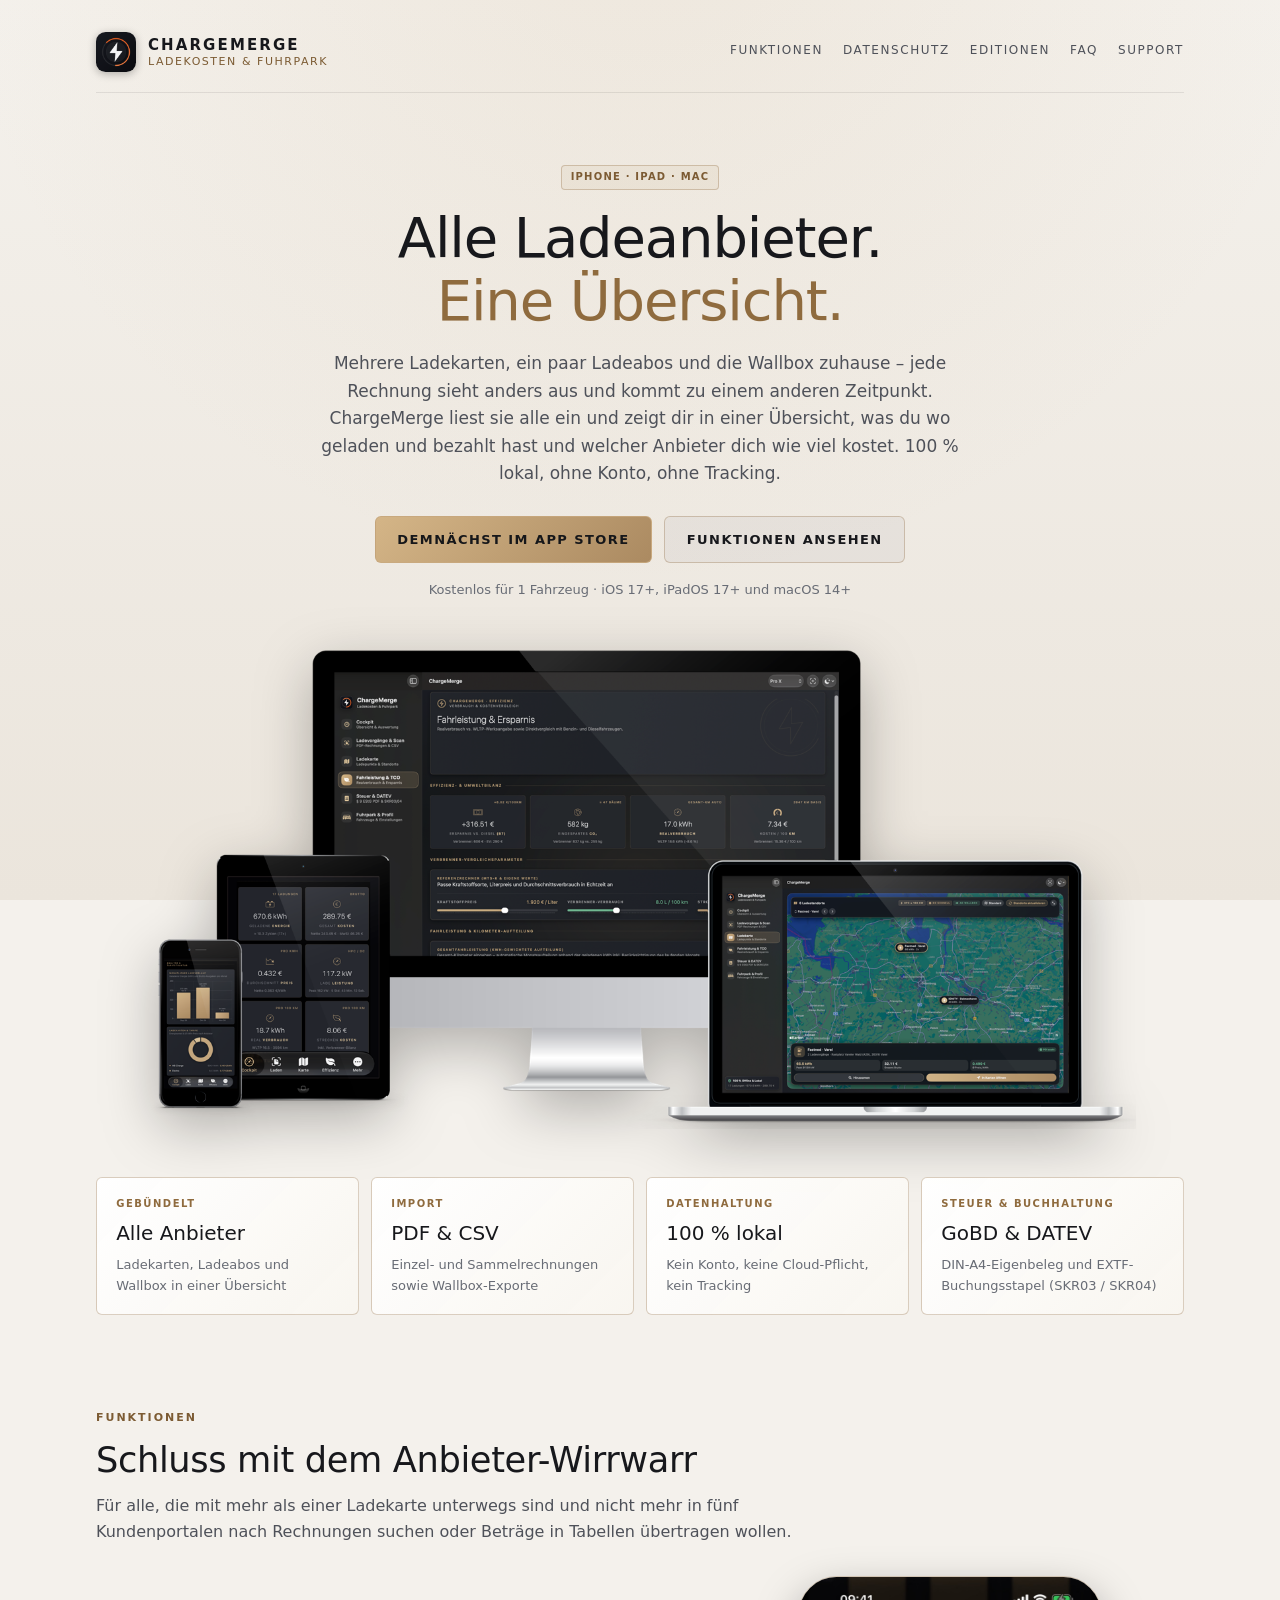
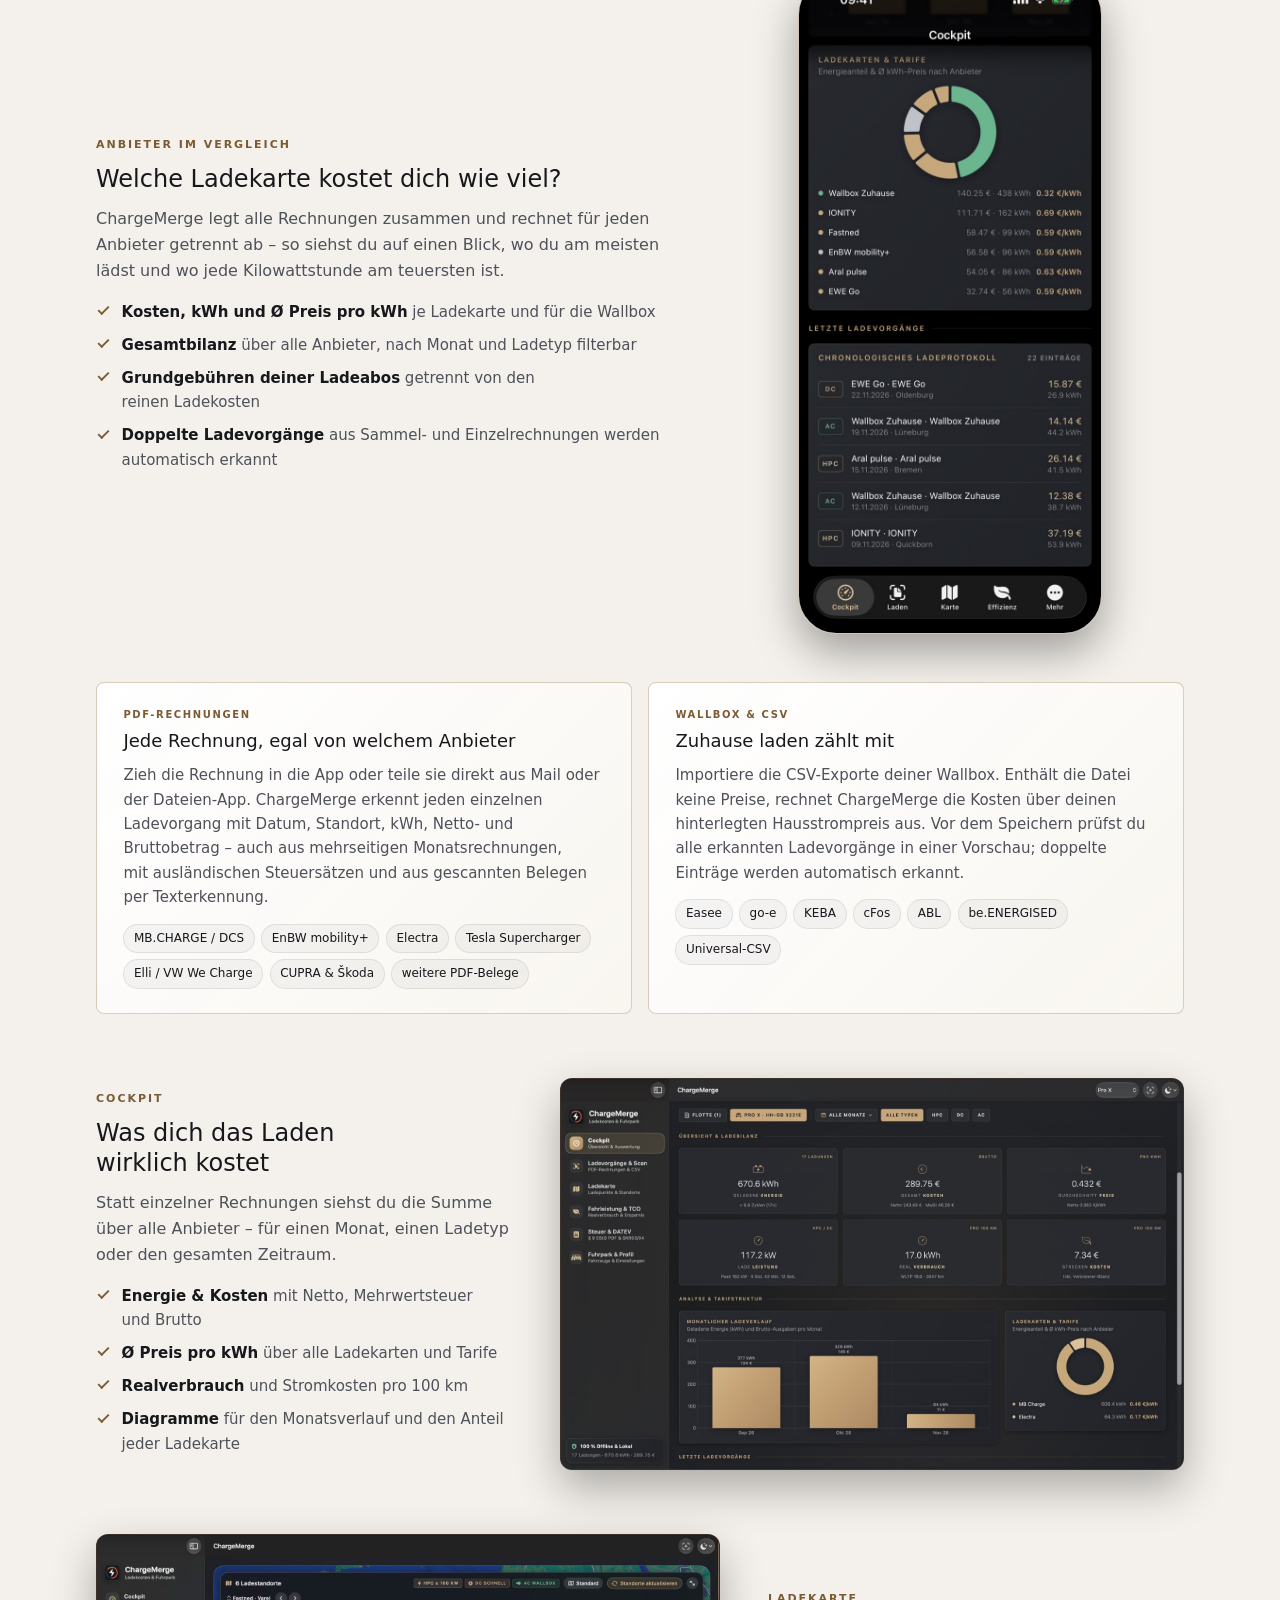
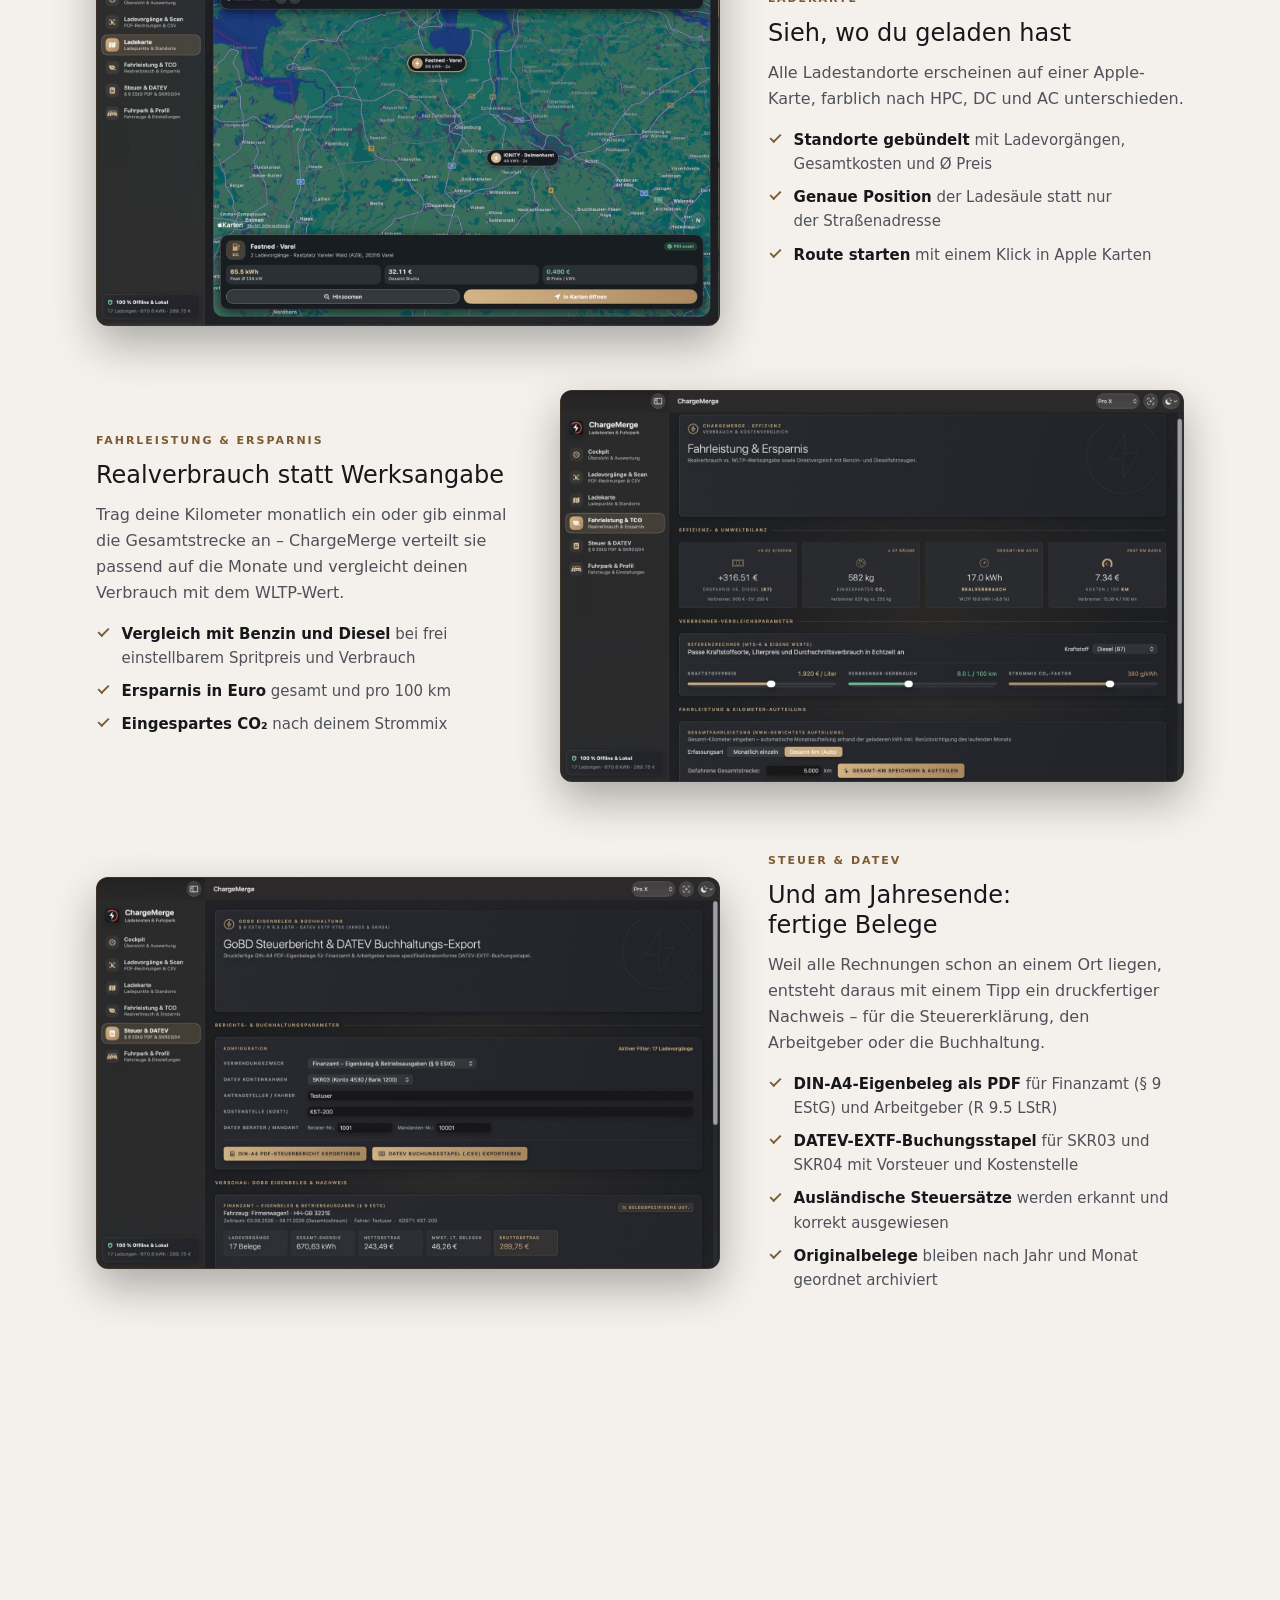
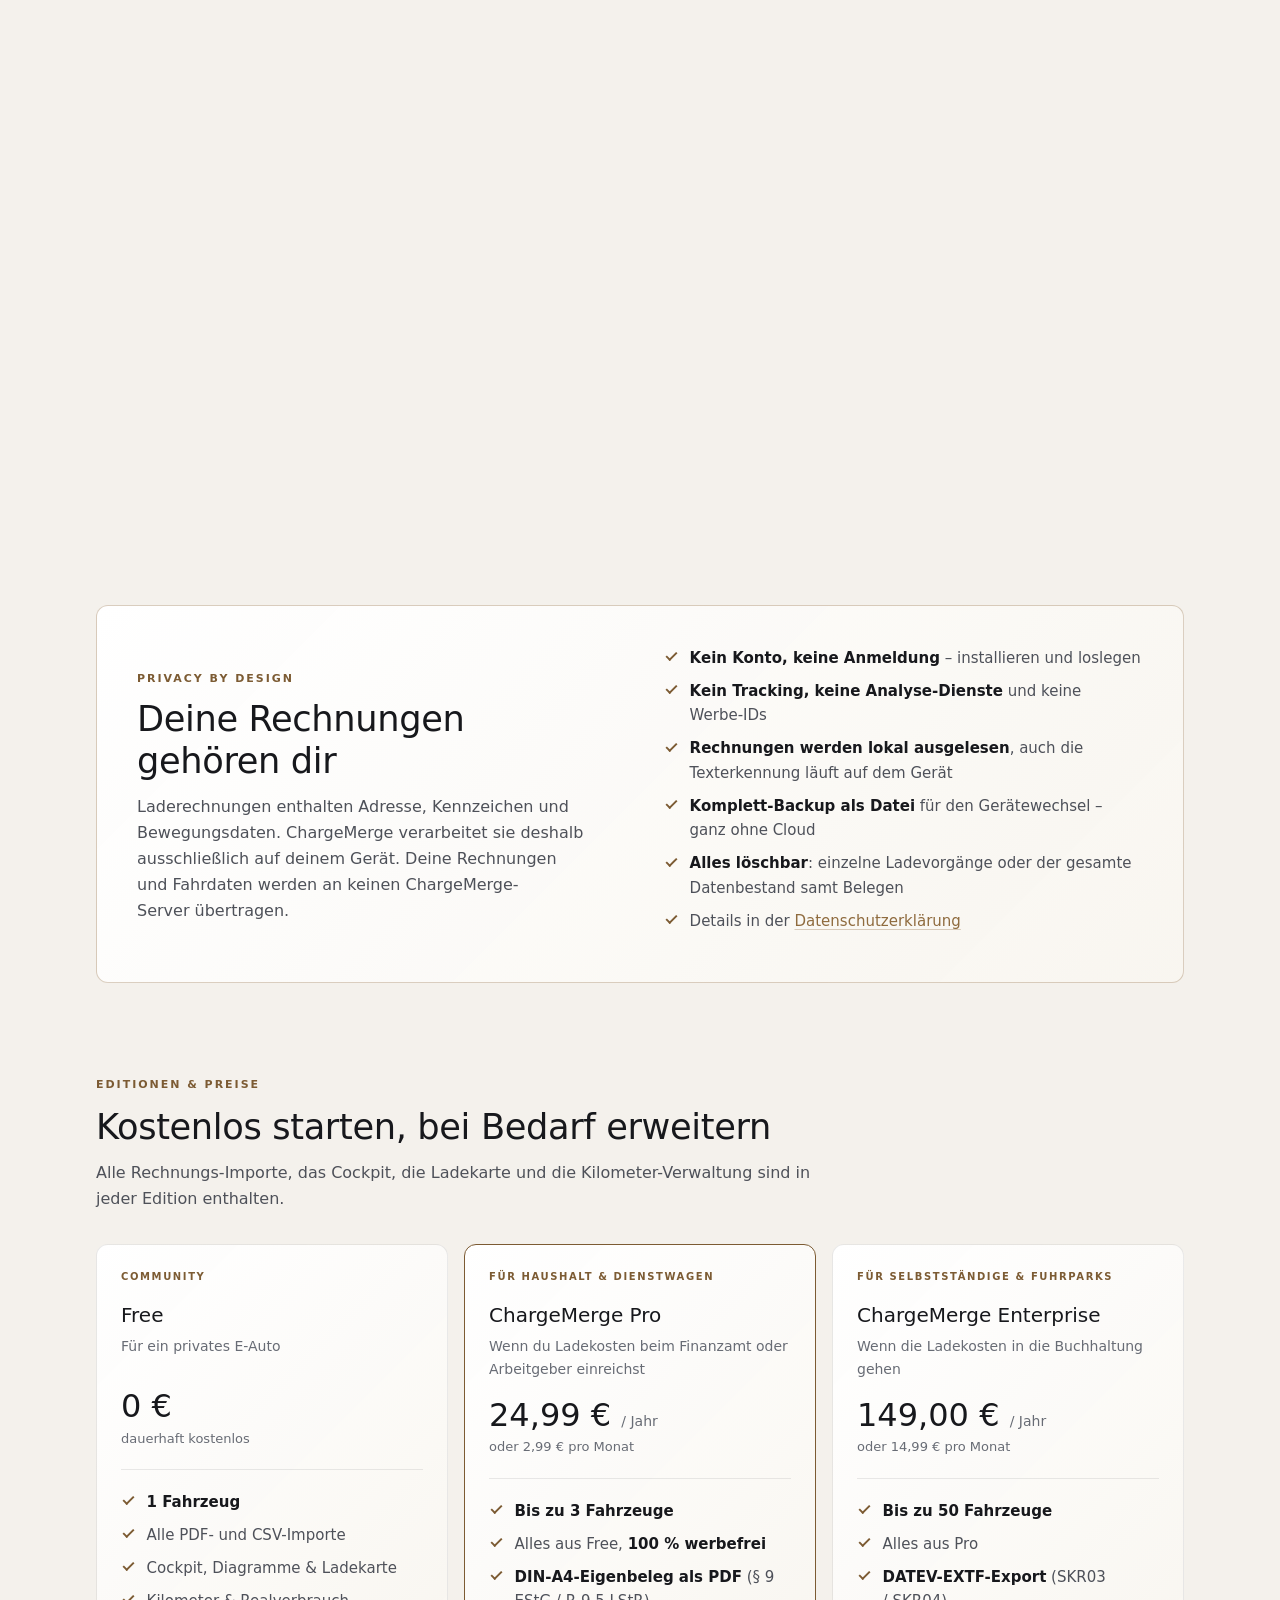
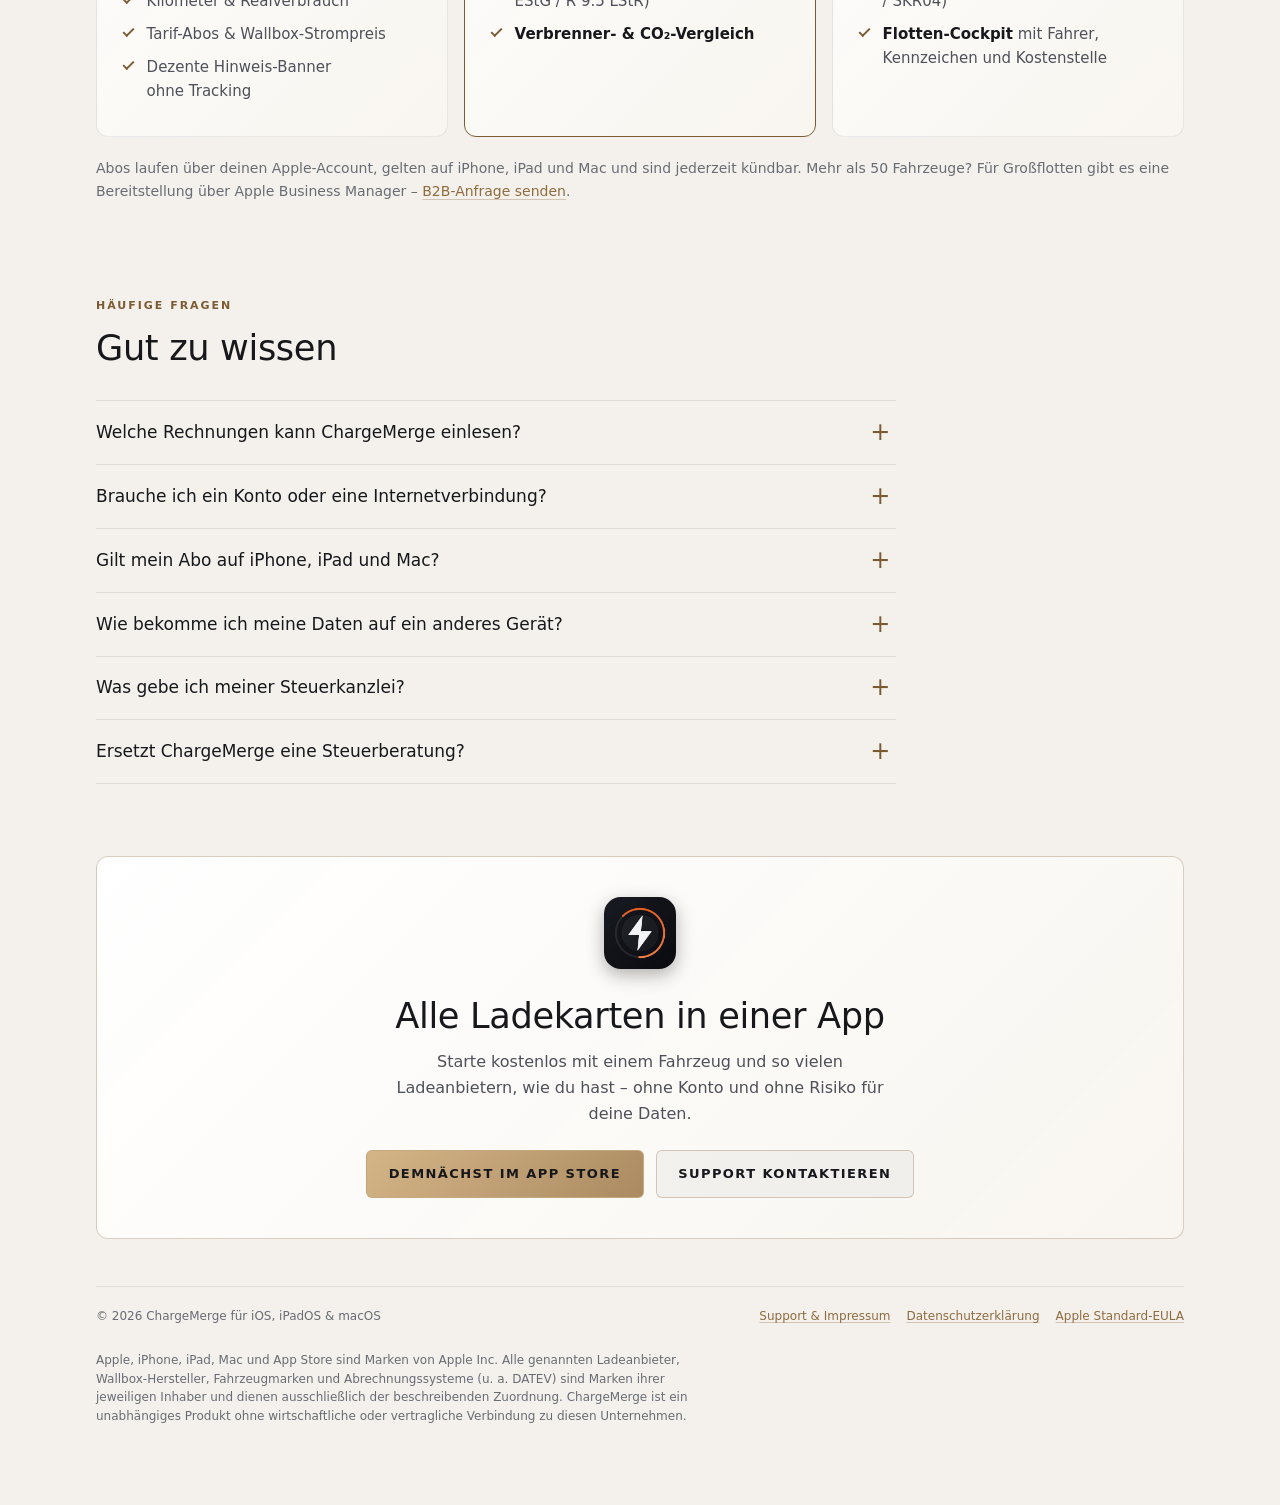
==== commit 213082ab: "feat(web): Scroll-Effekte, schwebende Kopfzeile und weich aufklappende FAQ Neues motion.js blendet A" ====
--- a/index.html
+++ b/index.html
@@ -22,9 +22,10 @@
   <meta property="og:image:height" content="630">
   <meta name="twitter:card" content="summary_large_image">
 
-  <link rel="stylesheet" href="styles.css?v=5">
-  <link rel="stylesheet" href="landing.css?v=5">
-  <script src="nav.js?v=5" defer></script>
+  <link rel="stylesheet" href="styles.css?v=6">
+  <link rel="stylesheet" href="landing.css?v=6">
+  <script src="motion.js?v=6"></script>
+  <script src="nav.js?v=6" defer></script>
 
   <script type="application/ld+json">
   {
--- a/styles.css
+++ b/styles.css
@@ -648,6 +648,118 @@
   gap: 1rem;
 }
 
+/* ---------- Bewegungseffekte (nur mit motion.js: html.has-motion) ----------
+   motion.js setzt `has-motion` ausschließlich, wenn „Bewegung reduzieren“ aus ist.
+   Ohne die Klasse greift nichts davon und die Seite bleibt statisch. */
+
+@keyframes cm-rise {
+  from {
+    opacity: 0;
+    transform: translate3d(0, 1.25rem, 0);
+  }
+}
+
+@keyframes cm-fade {
+  from {
+    opacity: 0;
+  }
+}
+
+/* Schwebende Kopfzeile mit Glas-Hintergrund */
+.has-motion .top-bar {
+  position: sticky;
+  top: 0.75rem;
+  z-index: 50;
+  animation: cm-fade 0.7s ease backwards;
+  transition: border-color 0.3s ease;
+}
+
+.has-motion .top-bar::before {
+  content: "";
+  position: absolute;
+  inset: -0.6rem -0.9rem 0.6rem;
+  z-index: -1;
+  border-radius: 0.9rem;
+  background-color: var(--bg-canvas);
+  background-color: color-mix(in srgb, var(--bg-canvas) 74%, transparent);
+  border: 1px solid var(--border-card);
+  box-shadow: var(--shadow-card);
+  -webkit-backdrop-filter: blur(16px) saturate(1.5);
+  backdrop-filter: blur(16px) saturate(1.5);
+  opacity: 0;
+  transition: opacity 0.3s ease;
+  pointer-events: none;
+}
+
+.has-motion .top-bar.is-stuck {
+  border-bottom-color: transparent;
+}
+
+.has-motion .top-bar.is-stuck::before {
+  opacity: 1;
+}
+
+/* Sprungmarken landen unterhalb der schwebenden Kopfzeile */
+.has-motion [id] {
+  scroll-margin-top: 6rem;
+}
+
+/* Abschnitte der Landingpage bringen bereits eigenen Abstand nach oben mit */
+.has-motion .lp-section[id] {
+  scroll-margin-top: 2rem;
+}
+
+/* Einblenden beim Scrollen: motion.js setzt data-reveal und später .is-revealed */
+.has-motion [data-reveal] {
+  opacity: 0;
+  transform: translate3d(0, 1.75rem, 0);
+  transition:
+    opacity 0.7s cubic-bezier(0.22, 0.61, 0.36, 1),
+    transform 0.95s cubic-bezier(0.16, 1, 0.3, 1);
+  transition-delay: var(--reveal-delay, 0ms);
+  will-change: opacity, transform;
+}
+
+.has-motion [data-reveal="zoom"] {
+  transform: translate3d(0, 1.75rem, 0) scale(0.965);
+}
+
+.has-motion [data-reveal="fade"] {
+  transform: none;
+}
+
+.has-motion [data-reveal].is-revealed {
+  opacity: 1;
+  transform: none;
+}
+
+/* Einstieg der Rechtsseiten */
+.has-motion .page-shell .hero-card {
+  animation: cm-rise 0.9s cubic-bezier(0.16, 1, 0.3, 1) 0.08s backwards;
+}
+
+/* Kleine Reaktionen auf den Mauszeiger */
+.has-motion a.btn-champagne,
+.has-motion .btn-secondary {
+  transition: filter 0.16s ease, transform 0.2s ease, border-color 0.16s ease, background-color 0.16s ease;
+}
+
+.has-motion a.btn-champagne:hover,
+.has-motion .btn-secondary:hover {
+  transform: translateY(-2px);
+}
+
+@media print {
+  [data-reveal] {
+    opacity: 1 !important;
+    transform: none !important;
+  }
+
+  .has-motion .top-bar {
+    position: static;
+  }
+}
+
 /* Legacy scrollbar fallback for older WebKit without scrollbar-color */
 @supports not (scrollbar-color: auto) {
   ::-webkit-scrollbar {
--- a/landing.css
+++ b/landing.css
@@ -531,3 +531,73 @@
     scroll-behavior: smooth;
   }
 }
+
+/* ---------- Bewegungseffekte der Landingpage (nur mit motion.js: html.has-motion) ---------- */
+
+/* Hero baut sich beim Laden nacheinander auf */
+.has-motion .lp-hero > * {
+  animation: cm-rise 0.9s cubic-bezier(0.16, 1, 0.3, 1) backwards;
+}
+
+.has-motion .lp-hero > :nth-child(1) { animation-delay: 0.05s; }
+.has-motion .lp-hero > :nth-child(2) { animation-delay: 0.13s; }
+.has-motion .lp-hero > :nth-child(3) { animation-delay: 0.21s; }
+.has-motion .lp-hero > :nth-child(4) { animation-delay: 0.29s; }
+.has-motion .lp-hero > :nth-child(5) { animation-delay: 0.37s; }
+
+@keyframes lp-hero-visual {
+  from {
+    opacity: 0;
+    transform: translate3d(0, 2.25rem, 0) scale(0.96);
+  }
+}
+
+.has-motion .lp-hero > .lp-hero-visual {
+  animation: lp-hero-visual 1.3s cubic-bezier(0.16, 1, 0.3, 1) 0.4s backwards;
+}
+
+/* Mac-Screenshots zoomen im Rahmen sanft heran */
+.has-motion .lp-window[data-reveal] img {
+  scale: 1.08;
+  transition: scale 1.5s cubic-bezier(0.16, 1, 0.3, 1);
+  transition-delay: var(--reveal-delay, 0ms);
+}
+
+.has-motion .lp-window[data-reveal].is-revealed img {
+  scale: 1;
+}
+
+/* Editionen und Karten heben sich unter dem Mauszeiger leicht an */
+.has-motion .lp-plan:not([data-reveal]),
+.has-motion .lp-import-cards > .luxury-card:not([data-reveal]),
+.has-motion .lp-facts > li:not([data-reveal]) {
+  transition: transform 0.3s cubic-bezier(0.22, 0.61, 0.36, 1), border-color 0.3s ease, box-shadow 0.3s ease;
+}
+
+@media (hover: hover) {
+  .has-motion .lp-plan:not([data-reveal]):hover,
+  .has-motion .lp-import-cards > .luxury-card:not([data-reveal]):hover,
+  .has-motion .lp-facts > li:not([data-reveal]):hover {
+    transform: translateY(-4px);
+    border-color: var(--accent);
+    box-shadow: 0 12px 28px rgba(0, 0, 0, 0.14);
+  }
+}
+
+/* FAQ: Antwort blendet beim Aufklappen ein; Plus dreht sich zum Schließen-Zeichen */
+.has-motion .lp-faq details[open] > p {
+  animation: cm-fade 0.45s ease 0.08s backwards;
+}
+
+.has-motion .lp-faq details.is-closing > p {
+  opacity: 0;
+  transition: opacity 0.2s ease;
+}
+
+.has-motion .lp-faq summary {
+  transition: color 0.2s ease;
+}
+
+.has-motion .lp-faq summary:hover {
+  color: var(--accent-champagne);
+}
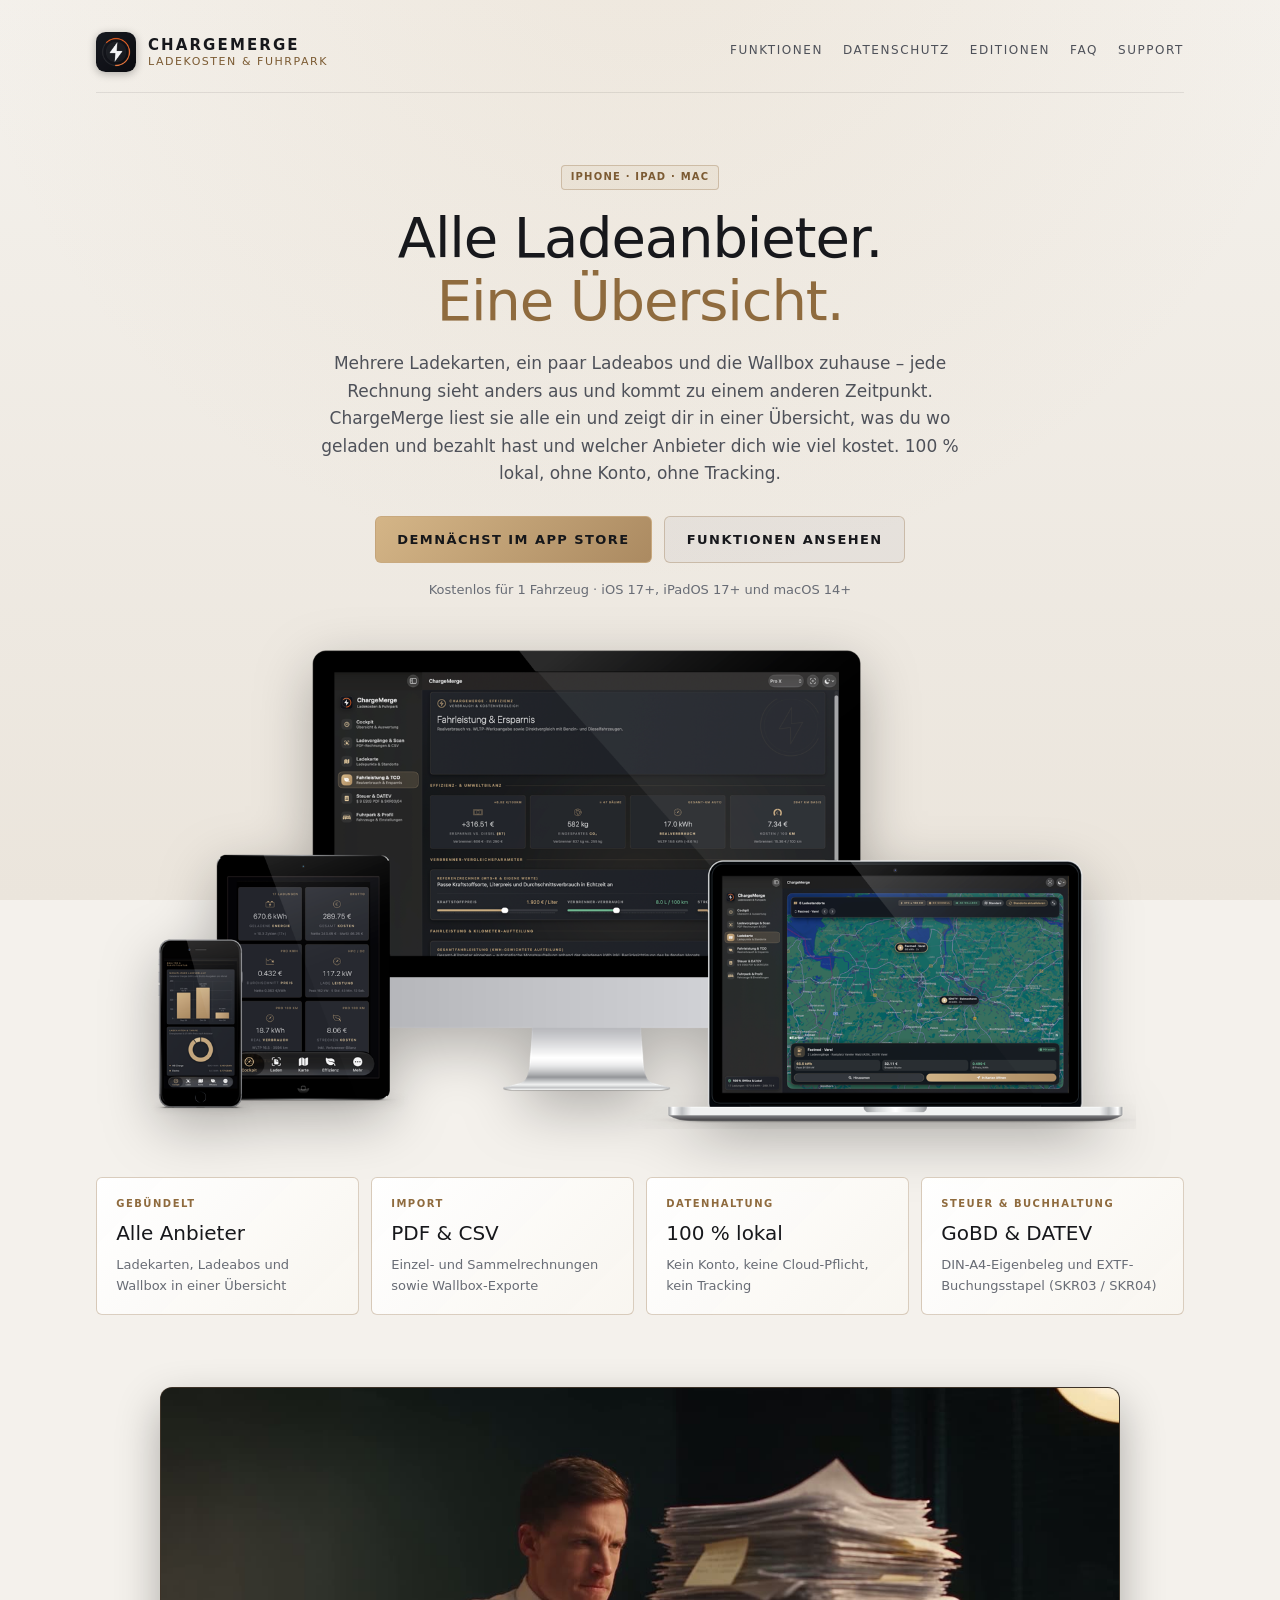
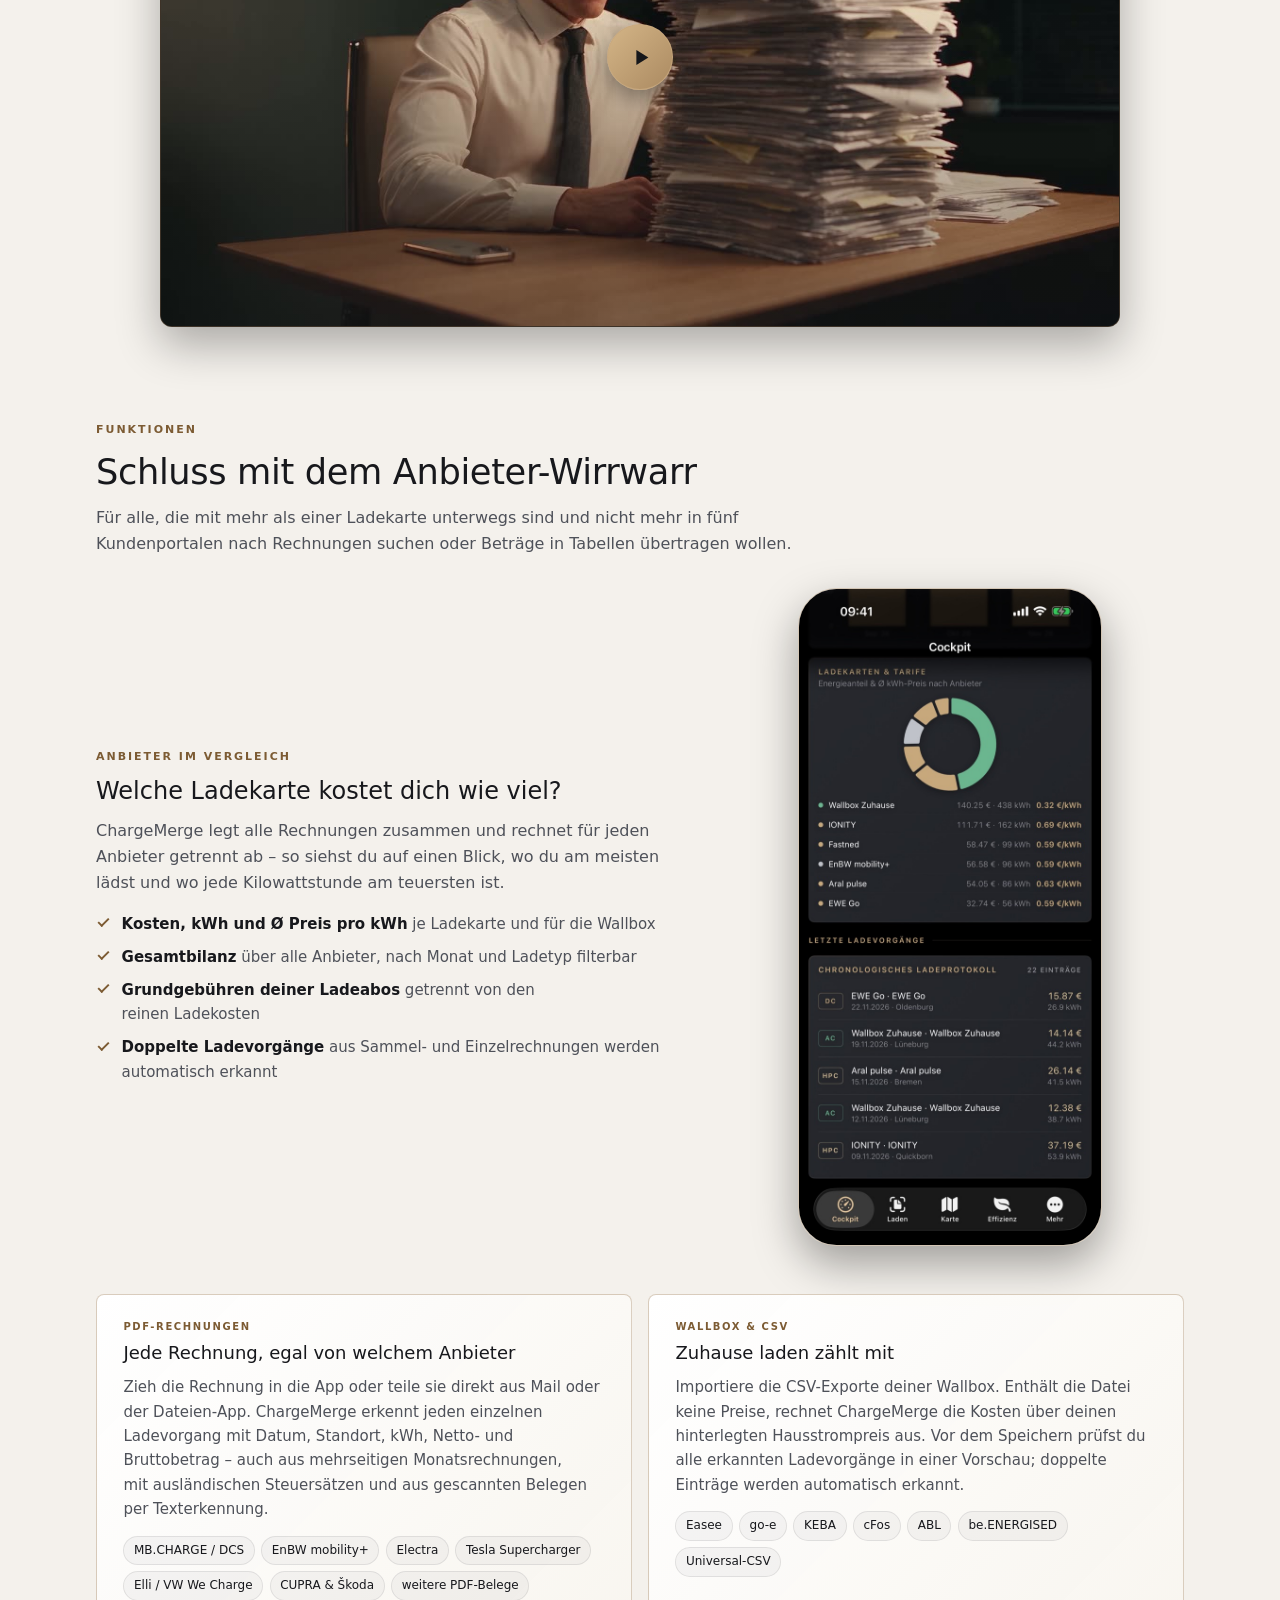
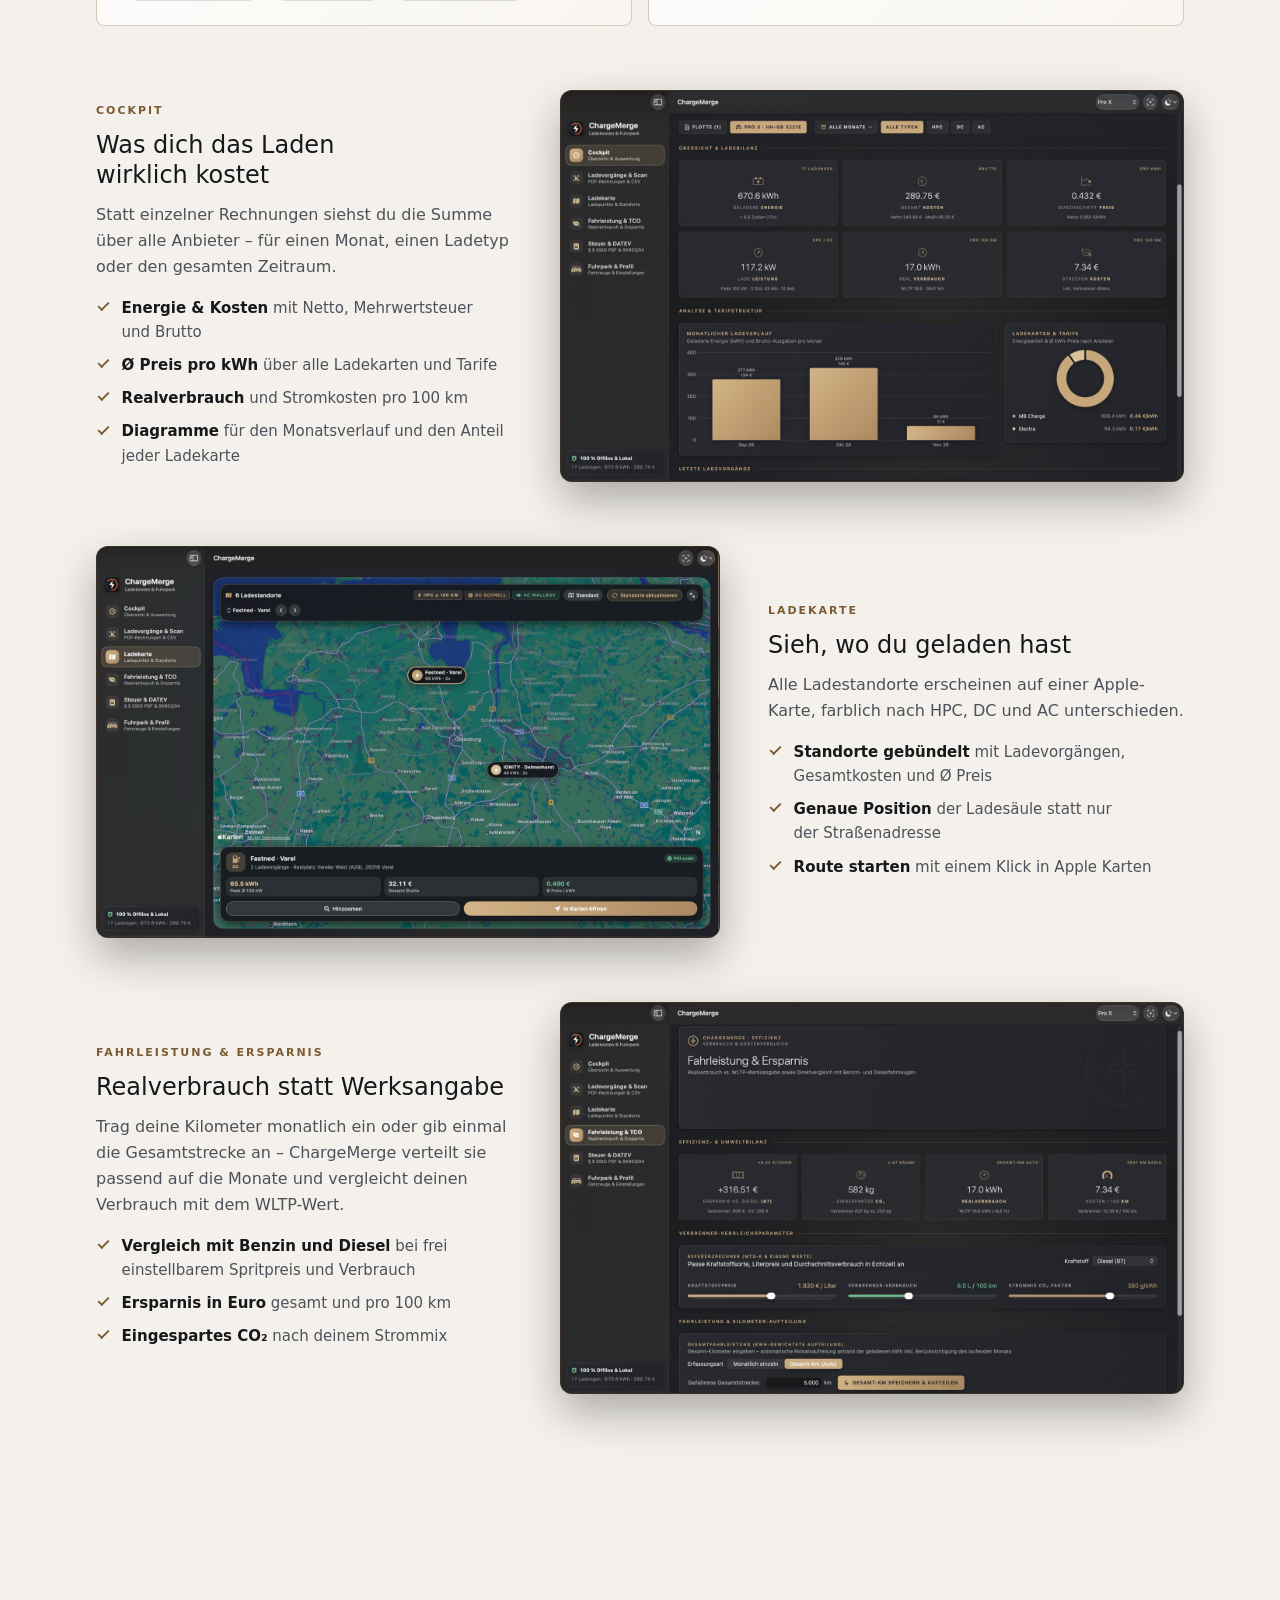
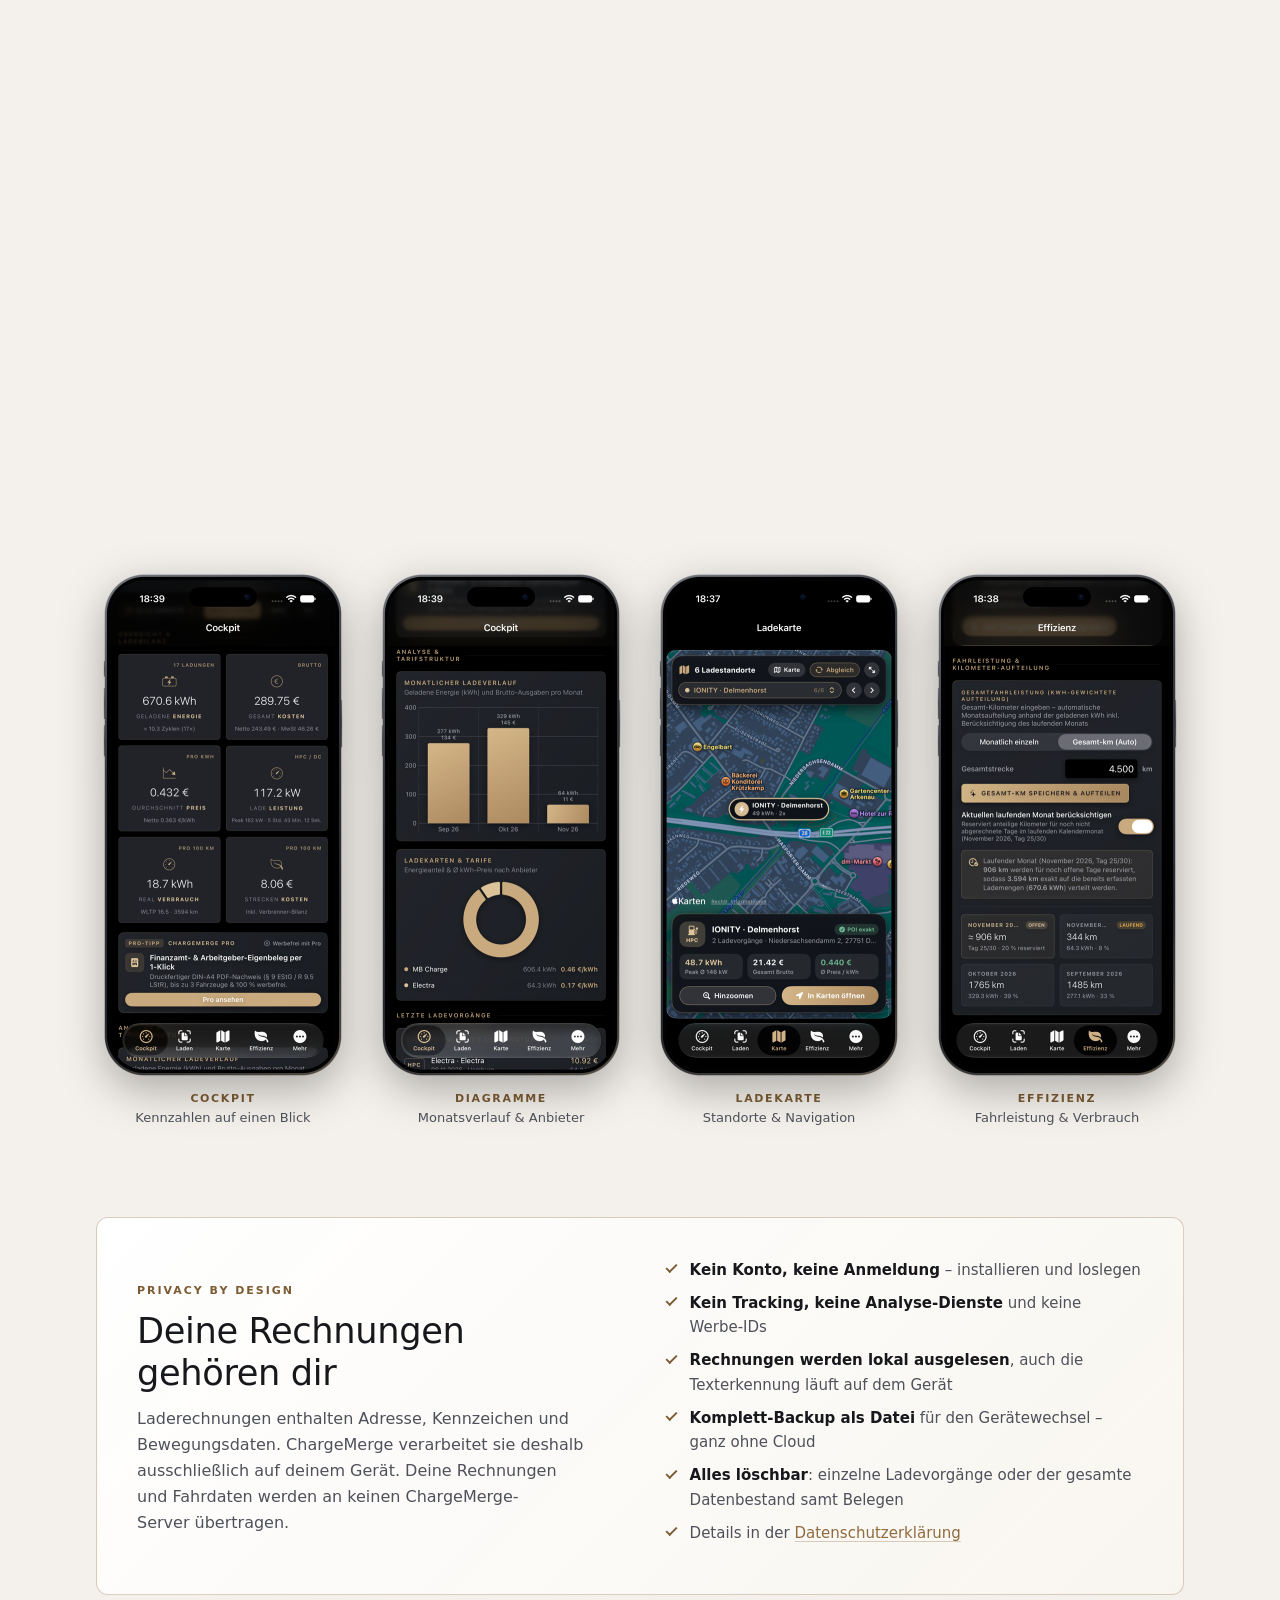
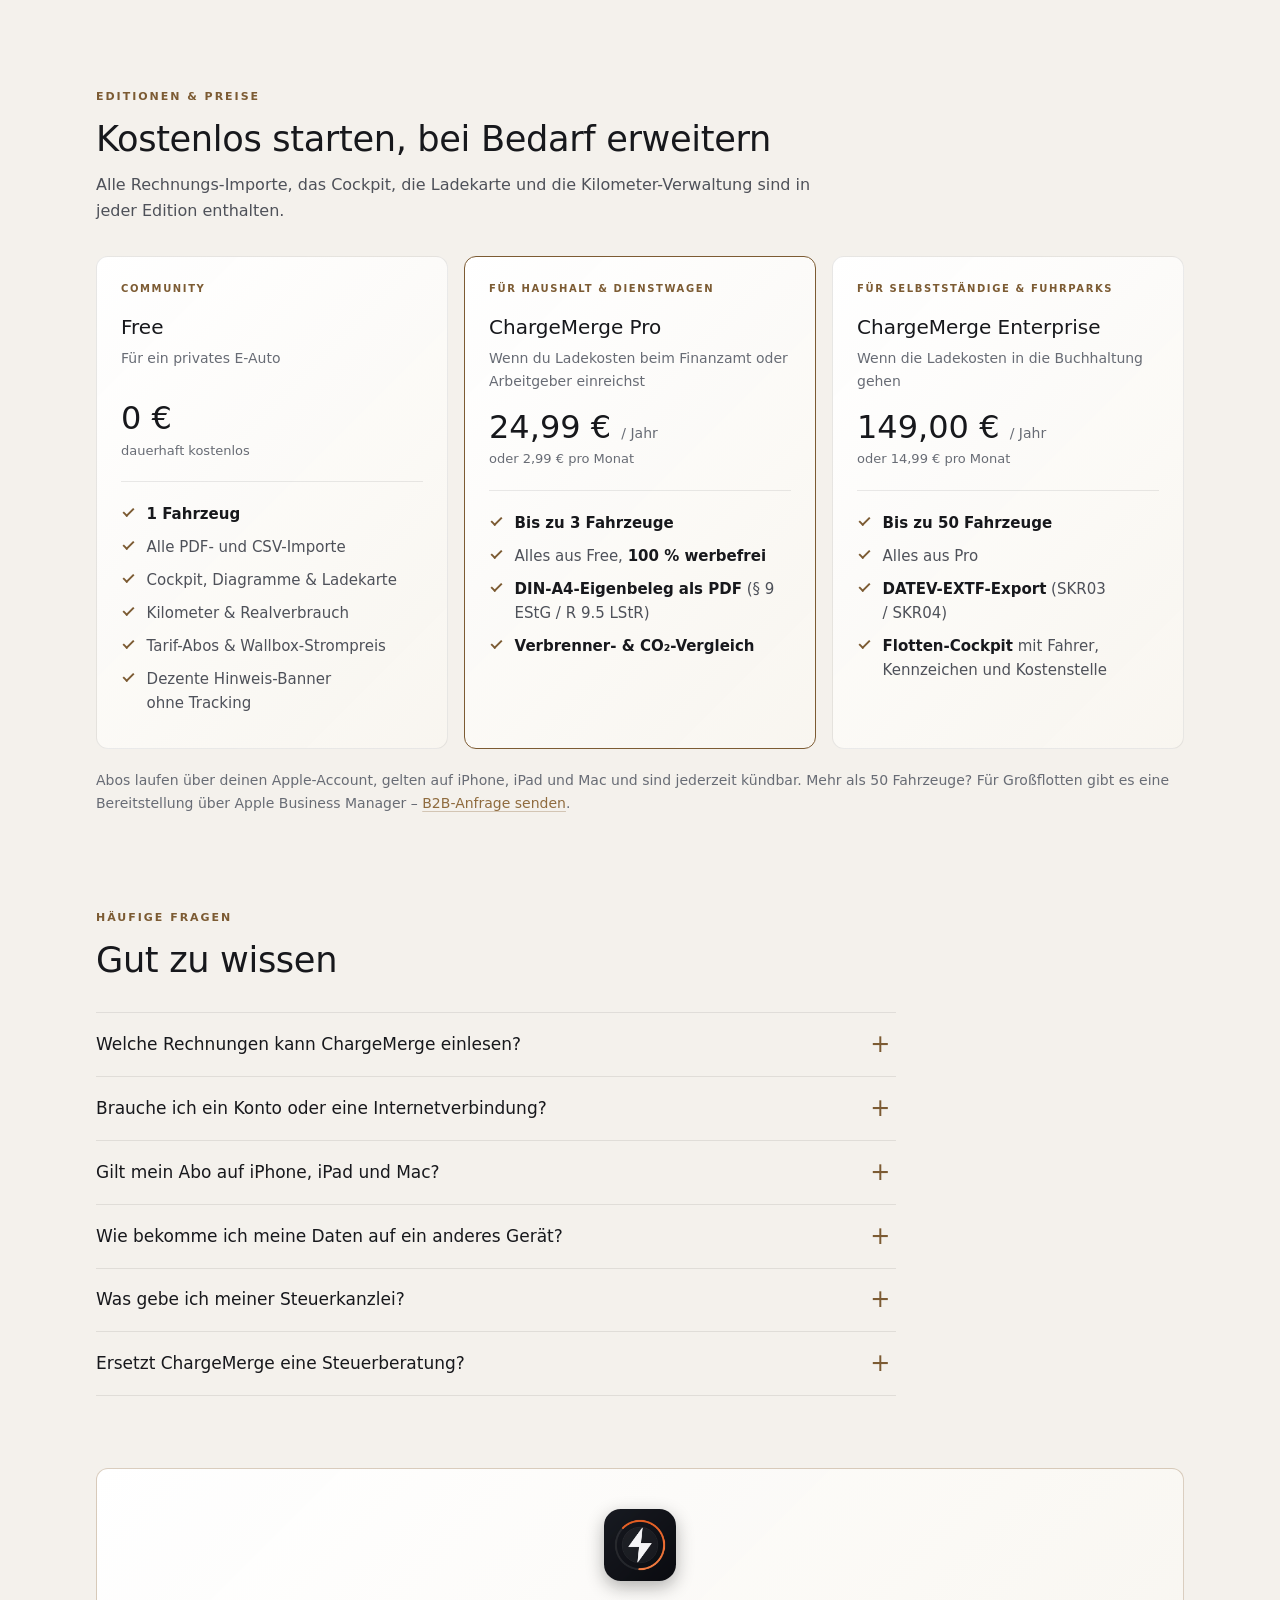
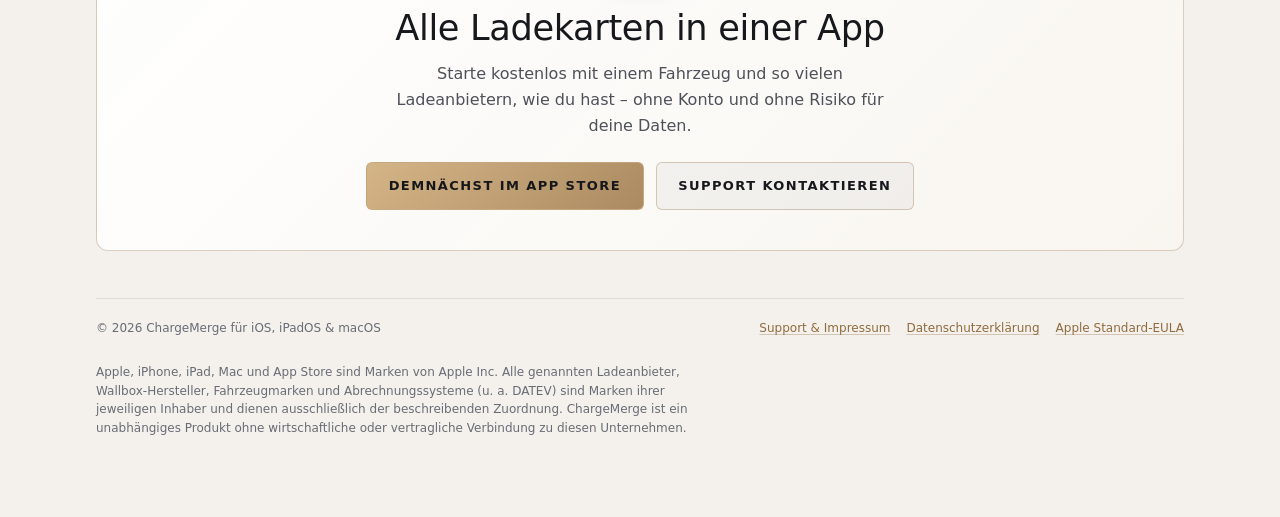
==== commit f0d41329: "feat(web): Werbefilm auf der Landingpage Der Film sitzt zwischen den Kennzahl-Kacheln und dem Abschn" ====
--- a/index.html
+++ b/index.html
@@ -22,10 +22,11 @@
   <meta property="og:image:height" content="630">
   <meta name="twitter:card" content="summary_large_image">
 
-  <link rel="stylesheet" href="styles.css?v=6">
-  <link rel="stylesheet" href="landing.css?v=6">
-  <script src="motion.js?v=6"></script>
-  <script src="nav.js?v=6" defer></script>
+  <link rel="stylesheet" href="styles.css?v=7">
+  <link rel="stylesheet" href="landing.css?v=7">
+  <script src="motion.js?v=7"></script>
+  <script src="nav.js?v=7" defer></script>
+  <script src="film.js?v=7" defer></script>
 
   <script type="application/ld+json">
   {
@@ -118,6 +119,17 @@
         </li>
       </ul>
 
+      <!-- ============ Film ============ -->
+      <!-- Lädt erst beim Abspielen (preload="none"); ohne JavaScript greifen die normalen Bedienelemente. -->
+      <figure class="lp-film" aria-label="ChargeMerge-Film">
+        <video controls playsinline preload="none" width="1280" height="720" poster="assets/chargemerge-film-poster.jpg">
+          <source src="assets/chargemerge-film.mp4" type="video/mp4">
+        </video>
+        <button class="lp-film-play" type="button" aria-label="Video abspielen" hidden>
+          <svg width="28" height="28" viewBox="0 0 28 28" aria-hidden="true"><path d="M10 6.5v15l12-7.5z" fill="currentColor"/></svg>
+        </button>
+      </figure>
+
       <!-- ============ Funktionen ============ -->
       <section class="lp-section" id="funktionen" aria-labelledby="funktionen-title">
         <div class="lp-section-head">
--- a/landing.css
+++ b/landing.css
@@ -113,6 +113,76 @@
 @media (min-width: 48rem) {
   .lp-facts {
     grid-template-columns: repeat(4, minmax(0, 1fr));
+  }
+}
+
+/* ---------- Film ---------- */
+
+.lp-film {
+  position: relative;
+  max-width: 60rem;
+  margin: 3rem auto 0;
+  overflow: hidden;
+  aspect-ratio: 16 / 9;
+  border-radius: 0.75rem;
+  border: 1px solid var(--border-card);
+  background-color: #16181c;
+  box-shadow: 0 18px 44px rgba(0, 0, 0, 0.3);
+}
+
+@media (min-width: 48rem) {
+  .lp-film {
+    margin-top: 4.5rem;
+  }
+}
+
+.lp-film video {
+  display: block;
+  width: 100%;
+  height: 100%;
+  object-fit: cover;
+}
+
+.lp-film-play {
+  position: absolute;
+  inset: 0;
+  display: grid;
+  place-items: center;
+  width: 100%;
+  padding: 0;
+  color: #16171a;
+  background: linear-gradient(180deg, rgba(22, 24, 28, 0) 40%, rgba(22, 24, 28, 0.35) 100%);
+  border: 0;
+  cursor: pointer;
+}
+
+.lp-film-play[hidden] {
+  display: none;
+}
+
+.lp-film-play svg {
+  box-sizing: content-box;
+  padding: 1.15rem;
+  border-radius: 50%;
+  background: linear-gradient(135deg, #d4b587 0%, #ab8a61 100%);
+  border: 1px solid rgba(200, 169, 126, 0.85);
+  box-shadow: 0 8px 24px rgba(0, 0, 0, 0.4);
+  transition: transform 0.25s cubic-bezier(0.22, 0.61, 0.36, 1), filter 0.2s ease;
+}
+
+.lp-film-play:hover svg,
+.lp-film-play:focus-visible svg {
+  filter: brightness(1.08);
+}
+
+.lp-film-play:focus-visible {
+  outline: 2px solid var(--accent);
+  outline-offset: -4px;
+}
+
+@media (prefers-reduced-motion: no-preference) {
+  .lp-film-play:hover svg {
+    transform: scale(1.08);
   }
 }
 
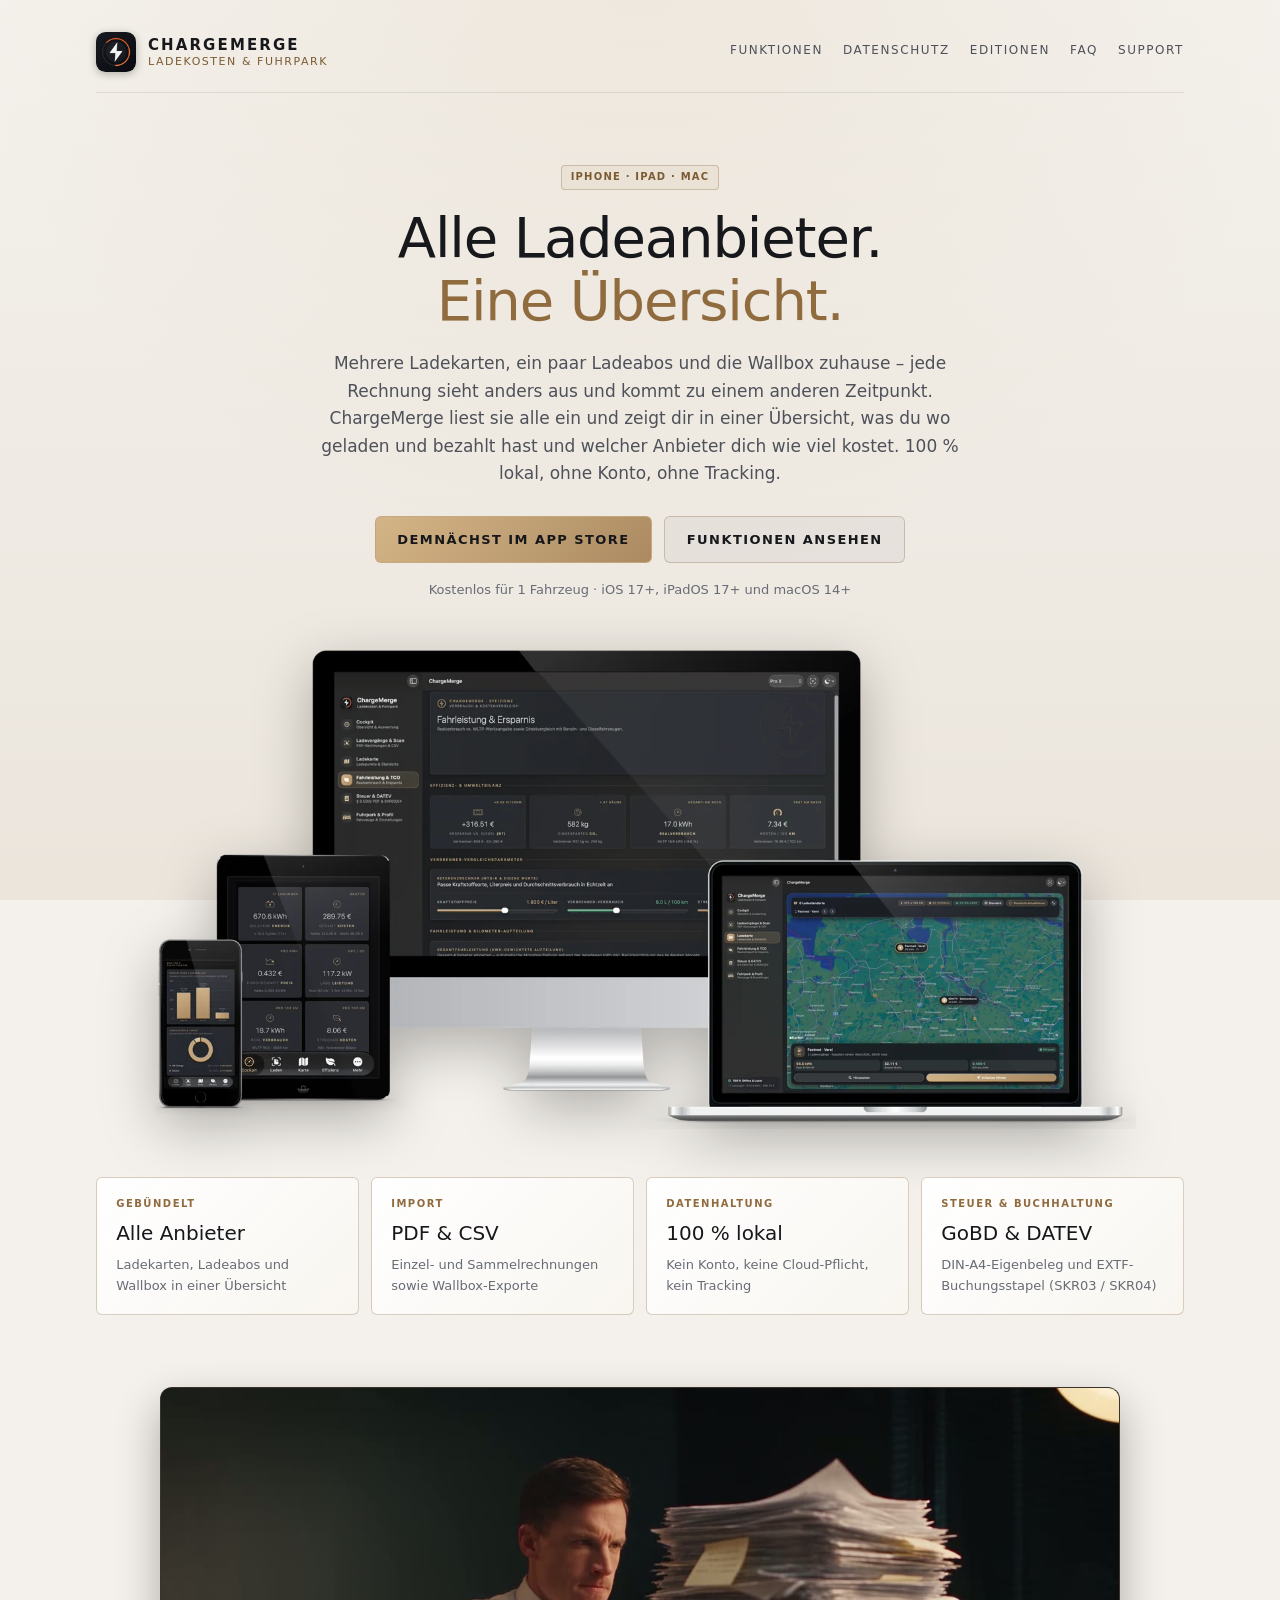
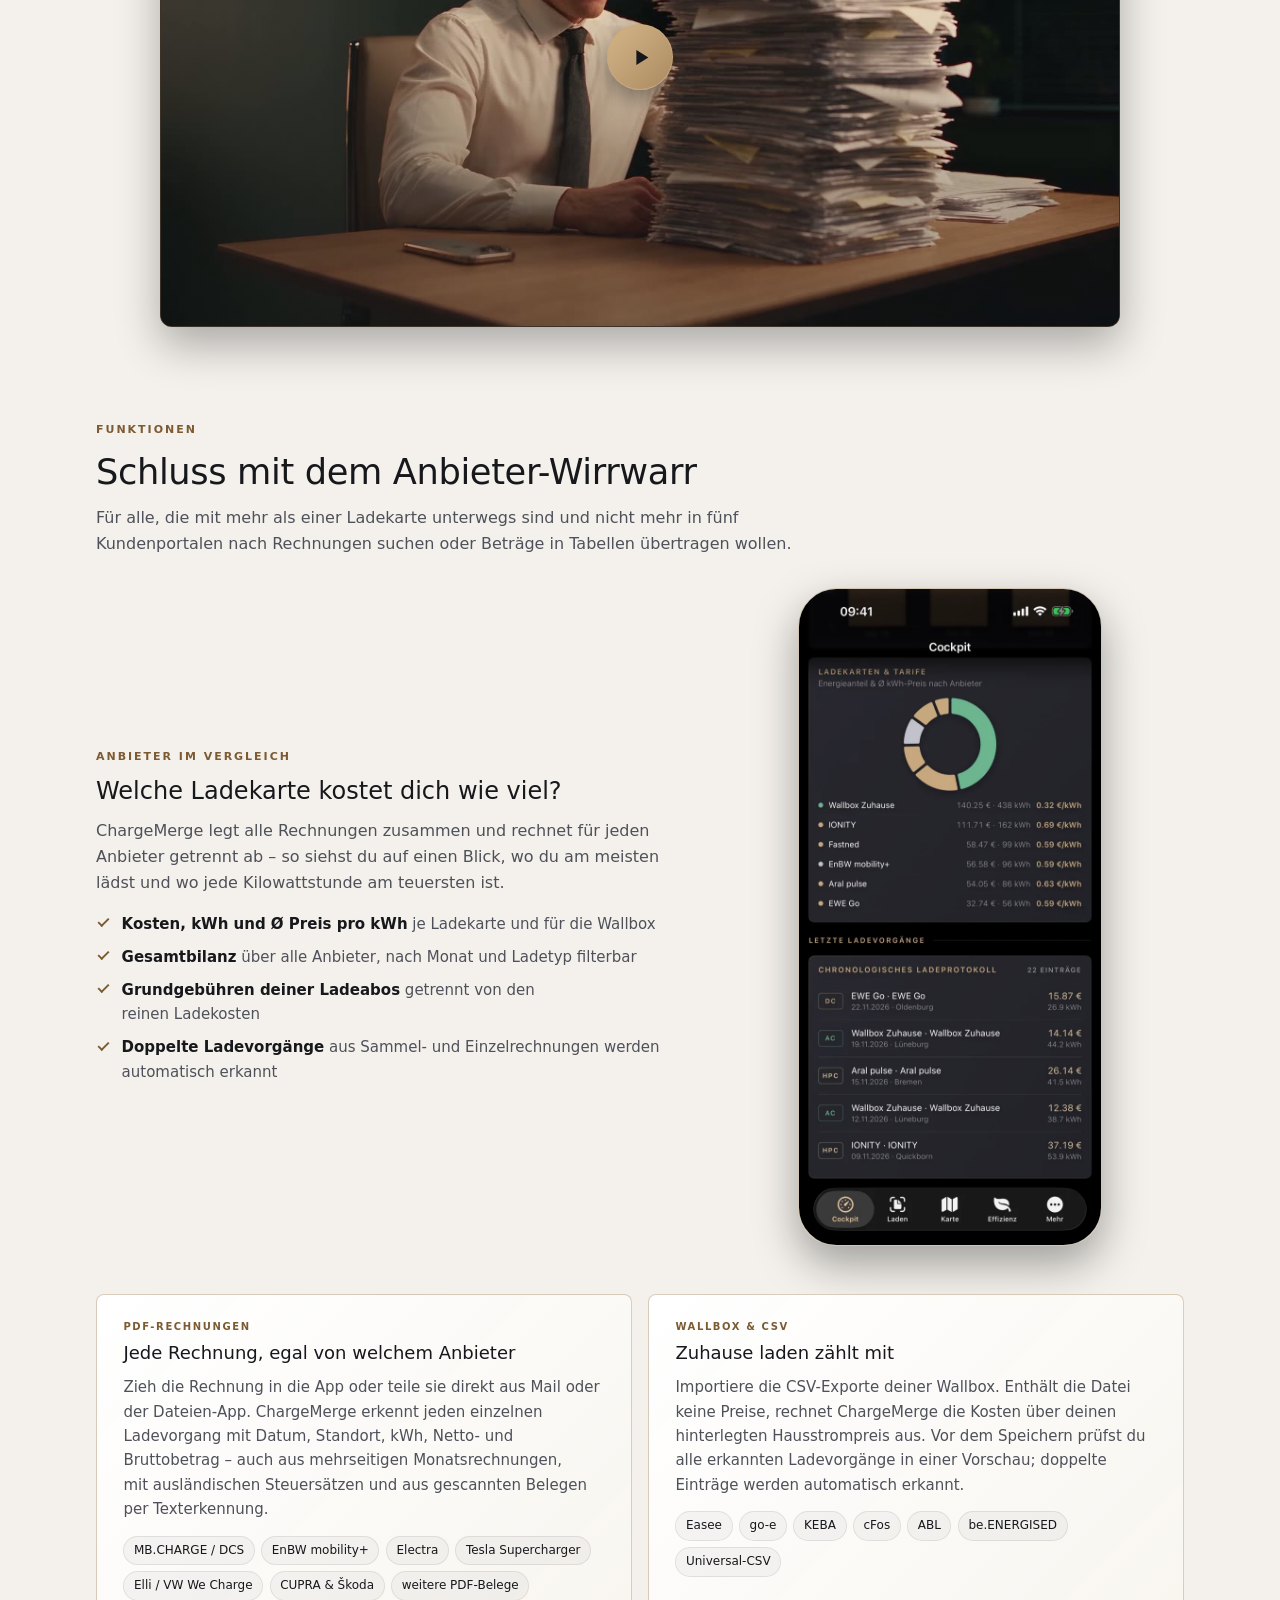
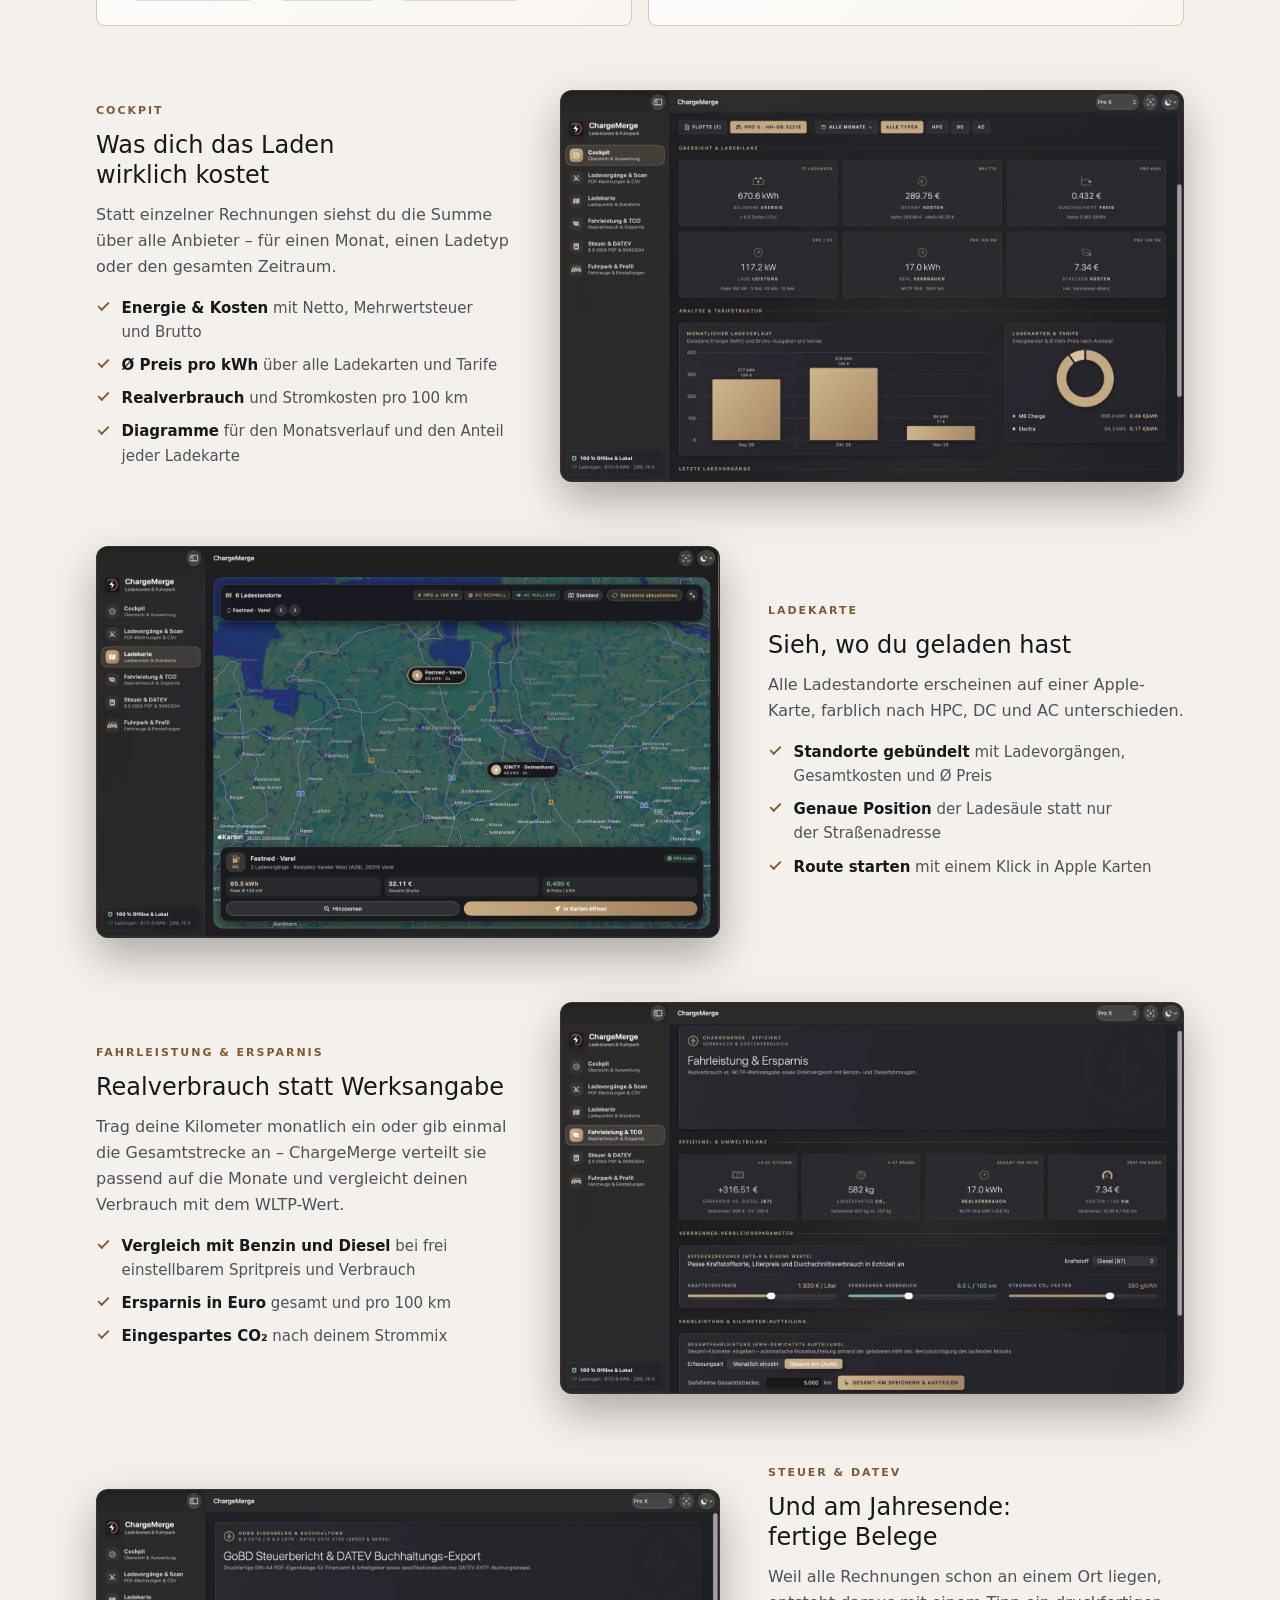
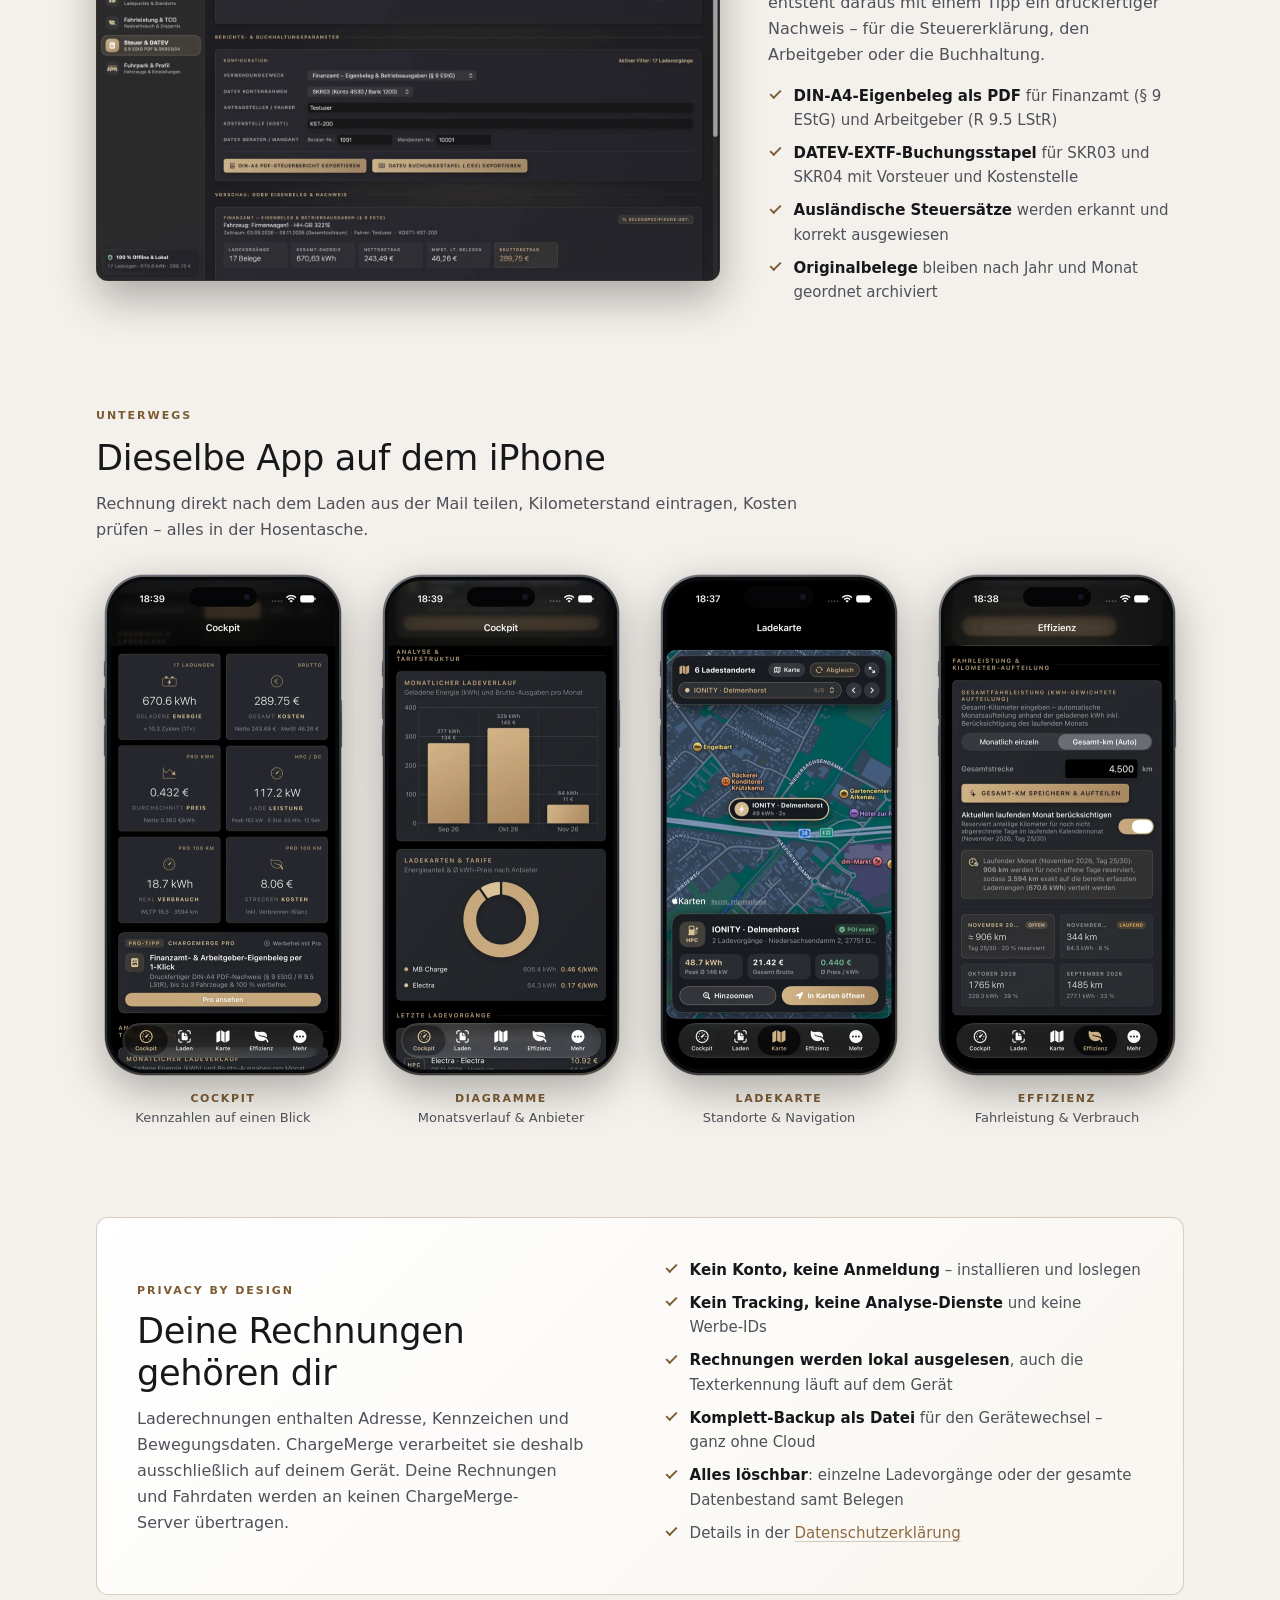
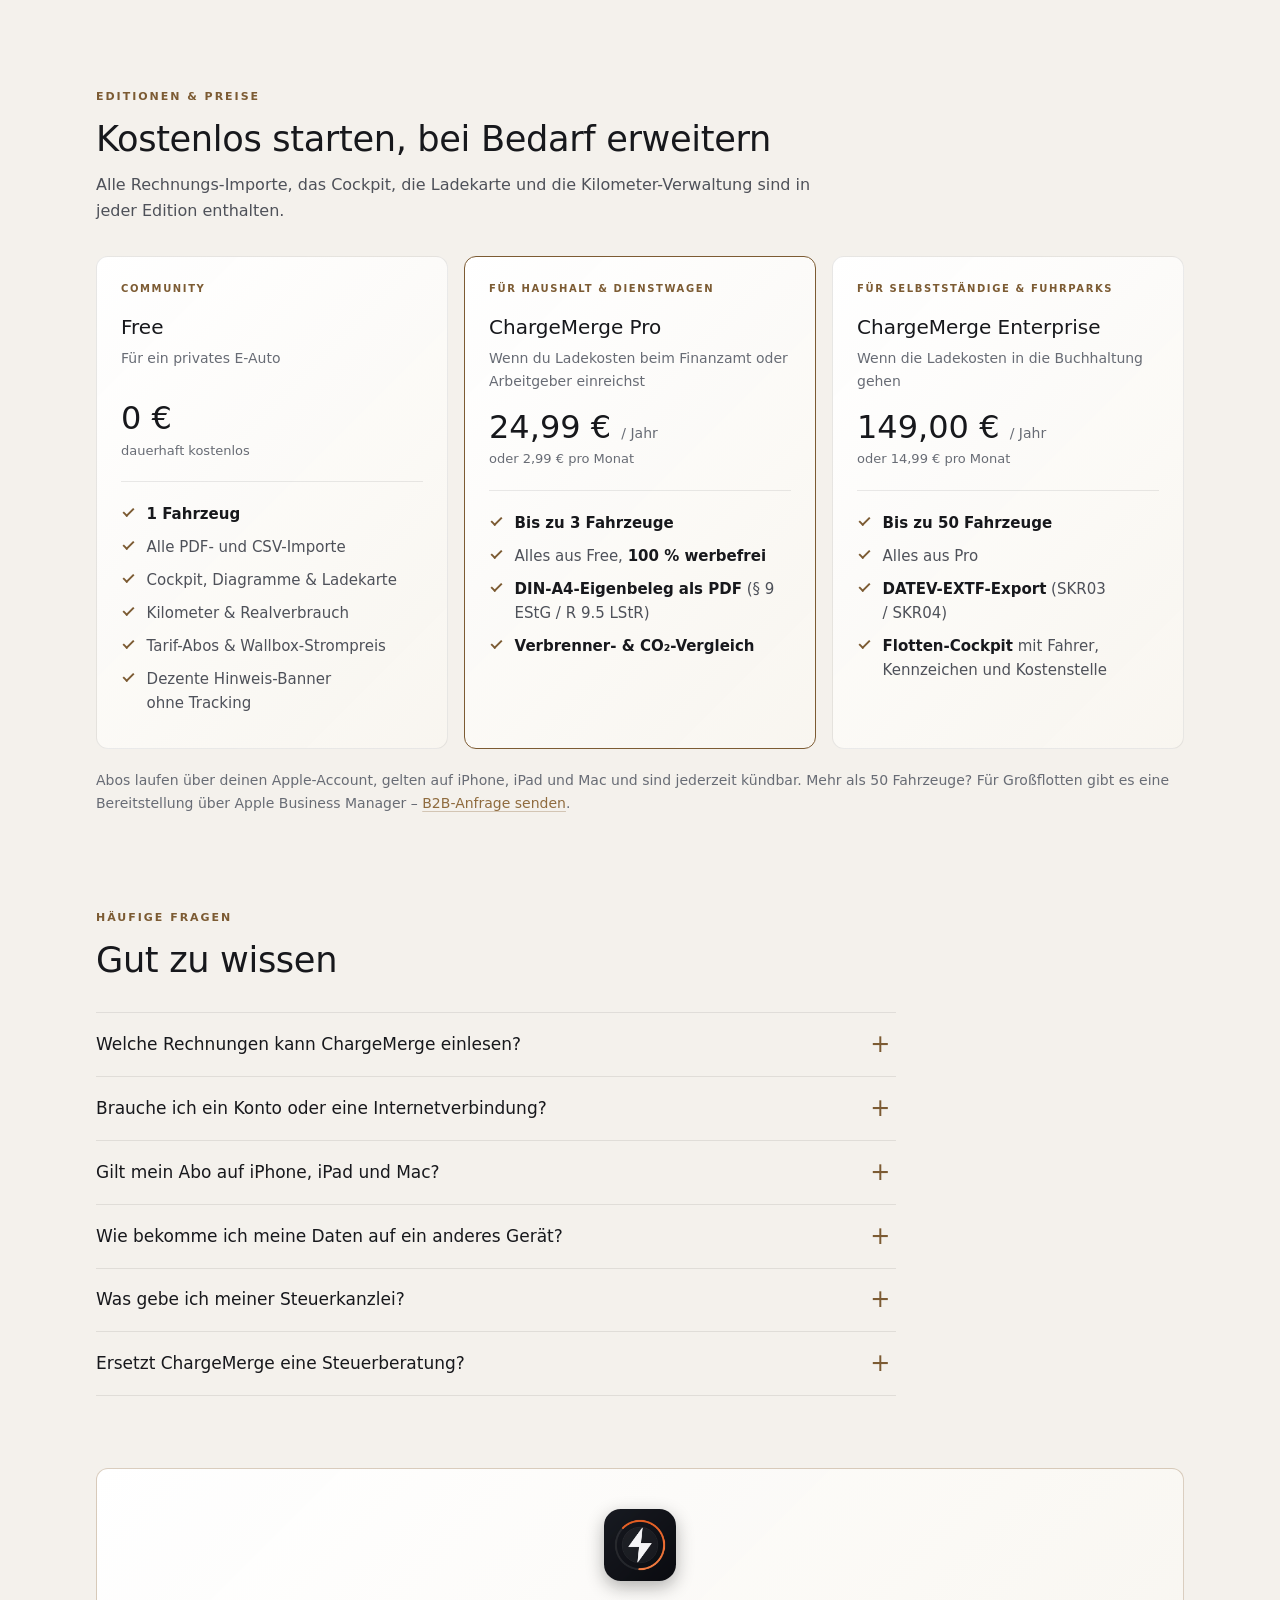
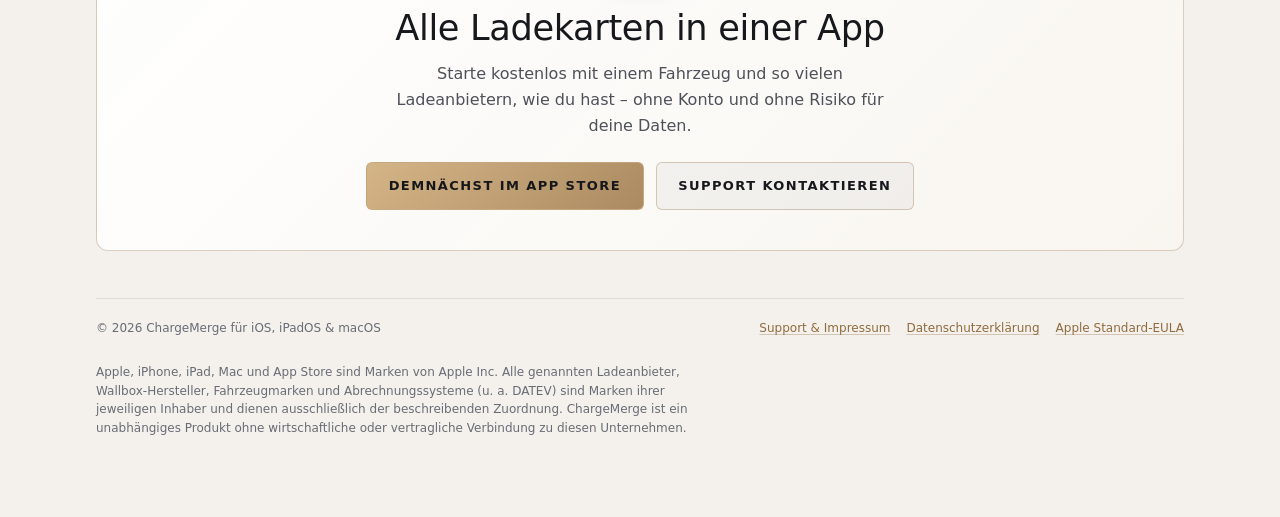
==== commit 88e8a534: "perf(web): Inhaltsbilder der Landingpage als WebP ausliefern Gerätebild und alle Screenshots liegen " ====
--- a/index.html
+++ b/index.html
@@ -92,7 +92,7 @@
         <p class="lp-hero-note">Kostenlos für 1 Fahrzeug · iOS&nbsp;17+, iPadOS&nbsp;17+ und macOS&nbsp;14+</p>
 
         <figure class="lp-hero-visual">
-          <img src="assets/hero-geraete.png?v=2" width="1500" height="733" alt="ChargeMerge auf iPhone, iPad, iMac und MacBook: gebündelte Ladekosten aller Anbieter, Fahrleistung und Ladekarte" fetchpriority="high">
+          <img src="assets/hero-geraete.webp" width="1500" height="733" alt="ChargeMerge auf iPhone, iPad, iMac und MacBook: gebündelte Ladekosten aller Anbieter, Fahrleistung und Ladekarte" fetchpriority="high">
         </figure>
       </section>
 
@@ -153,7 +153,7 @@
             </ul>
           </div>
           <figure class="lp-phone-shot">
-            <img src="assets/iphone-anbieter.jpg" width="640" height="1390" loading="lazy" alt="iPhone mit der Übersicht Ladekarten und Tarife: sechs Anbieter mit Kosten, kWh und Preis pro kWh">
+            <img src="assets/iphone-anbieter.webp" width="640" height="1390" loading="lazy" alt="iPhone mit der Übersicht Ladekarten und Tarife: sechs Anbieter mit Kosten, kWh und Preis pro kWh">
           </figure>
         </div>
 
@@ -206,7 +206,7 @@
             </ul>
           </div>
           <figure class="lp-window">
-            <img src="assets/mac-cockpit.jpg?v=2" width="1600" height="1040" loading="lazy" alt="Cockpit auf dem Mac mit Kennzahlen zu Energie, Kosten, Durchschnittspreis und Realverbrauch sowie Diagrammen zum Monatsverlauf und zu den Ladekarten">
+            <img src="assets/mac-cockpit.webp" width="1600" height="1040" loading="lazy" alt="Cockpit auf dem Mac mit Kennzahlen zu Energie, Kosten, Durchschnittspreis und Realverbrauch sowie Diagrammen zum Monatsverlauf und zu den Ladekarten">
           </figure>
         </div>
 
@@ -222,7 +222,7 @@
             </ul>
           </div>
           <figure class="lp-window">
-            <img src="assets/mac-ladekarte.jpg" width="1600" height="1040" loading="lazy" alt="Ladekarte auf dem Mac mit markierten Ladestandorten und Detailkarte zu einem Standort">
+            <img src="assets/mac-ladekarte.webp" width="1600" height="1040" loading="lazy" alt="Ladekarte auf dem Mac mit markierten Ladestandorten und Detailkarte zu einem Standort">
           </figure>
         </div>
 
@@ -238,7 +238,7 @@
             </ul>
           </div>
           <figure class="lp-window">
-            <img src="assets/mac-fahrleistung.jpg?v=2" width="1600" height="1041" loading="lazy" alt="Ansicht Fahrleistung und Ersparnis auf dem Mac mit Ersparnis gegenüber Diesel, eingespartem CO₂ und Realverbrauch">
+            <img src="assets/mac-fahrleistung.webp" width="1600" height="1041" loading="lazy" alt="Ansicht Fahrleistung und Ersparnis auf dem Mac mit Ersparnis gegenüber Diesel, eingespartem CO₂ und Realverbrauch">
           </figure>
         </div>
 
@@ -255,7 +255,7 @@
             </ul>
           </div>
           <figure class="lp-window">
-            <img src="assets/mac-steuer-datev.jpg?v=2" width="1600" height="1040" loading="lazy" alt="Ansicht Steuer und DATEV auf dem Mac mit Exportoptionen für PDF-Steuerbericht und DATEV-Buchungsstapel">
+            <img src="assets/mac-steuer-datev.webp" width="1600" height="1040" loading="lazy" alt="Ansicht Steuer und DATEV auf dem Mac mit Exportoptionen für PDF-Steuerbericht und DATEV-Buchungsstapel">
           </figure>
         </div>
       </section>
@@ -271,25 +271,25 @@
         <ul class="lp-phones">
           <li>
             <figure>
-              <img src="assets/iphone-08-cockpit-uebersicht.png" width="480" height="1004" loading="lazy" alt="iPhone mit Cockpit-Kennzahlen">
+              <img src="assets/iphone-08-cockpit-uebersicht.webp" width="480" height="1004" loading="lazy" alt="iPhone mit Cockpit-Kennzahlen">
               <figcaption><strong>Cockpit</strong>Kennzahlen auf einen Blick</figcaption>
             </figure>
           </li>
           <li>
             <figure>
-              <img src="assets/iphone-07-cockpit-diagramme.png" width="480" height="1004" loading="lazy" alt="iPhone mit Diagrammen zu Monatsverlauf und Anbietern">
+              <img src="assets/iphone-07-cockpit-diagramme.webp" width="480" height="1004" loading="lazy" alt="iPhone mit Diagrammen zu Monatsverlauf und Anbietern">
               <figcaption><strong>Diagramme</strong>Monatsverlauf &amp; Anbieter</figcaption>
             </figure>
           </li>
           <li>
             <figure>
-              <img src="assets/iphone-03-ladekarte-detail.png" width="480" height="1004" loading="lazy" alt="iPhone mit Ladekarte und Details zu einem Ladestandort">
+              <img src="assets/iphone-03-ladekarte-detail.webp" width="480" height="1004" loading="lazy" alt="iPhone mit Ladekarte und Details zu einem Ladestandort">
               <figcaption><strong>Ladekarte</strong>Standorte &amp; Navigation</figcaption>
             </figure>
           </li>
           <li>
             <figure>
-              <img src="assets/iphone-05-effizienz-fahrleistung.png" width="480" height="1004" loading="lazy" alt="iPhone mit Fahrleistung und Realverbrauch">
+              <img src="assets/iphone-05-effizienz-fahrleistung.webp" width="480" height="1004" loading="lazy" alt="iPhone mit Fahrleistung und Realverbrauch">
               <figcaption><strong>Effizienz</strong>Fahrleistung &amp; Verbrauch</figcaption>
             </figure>
           </li>
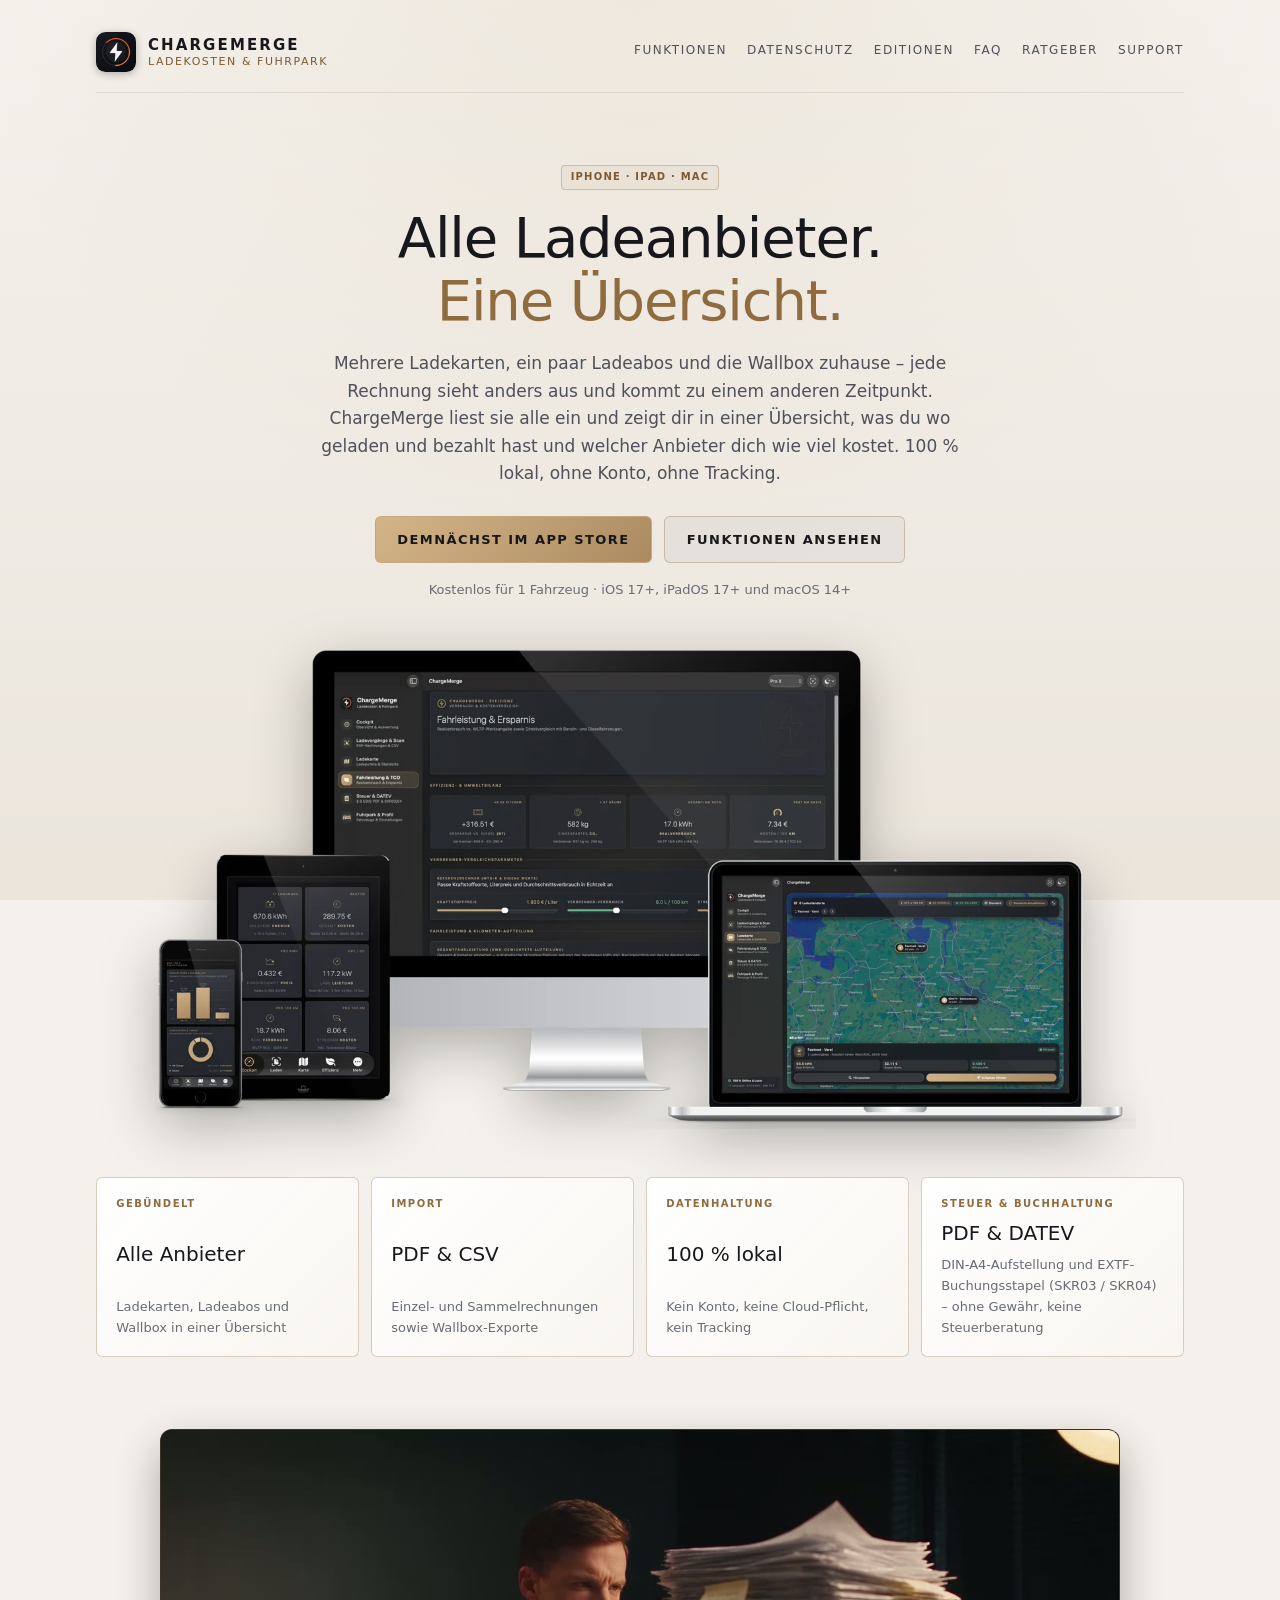
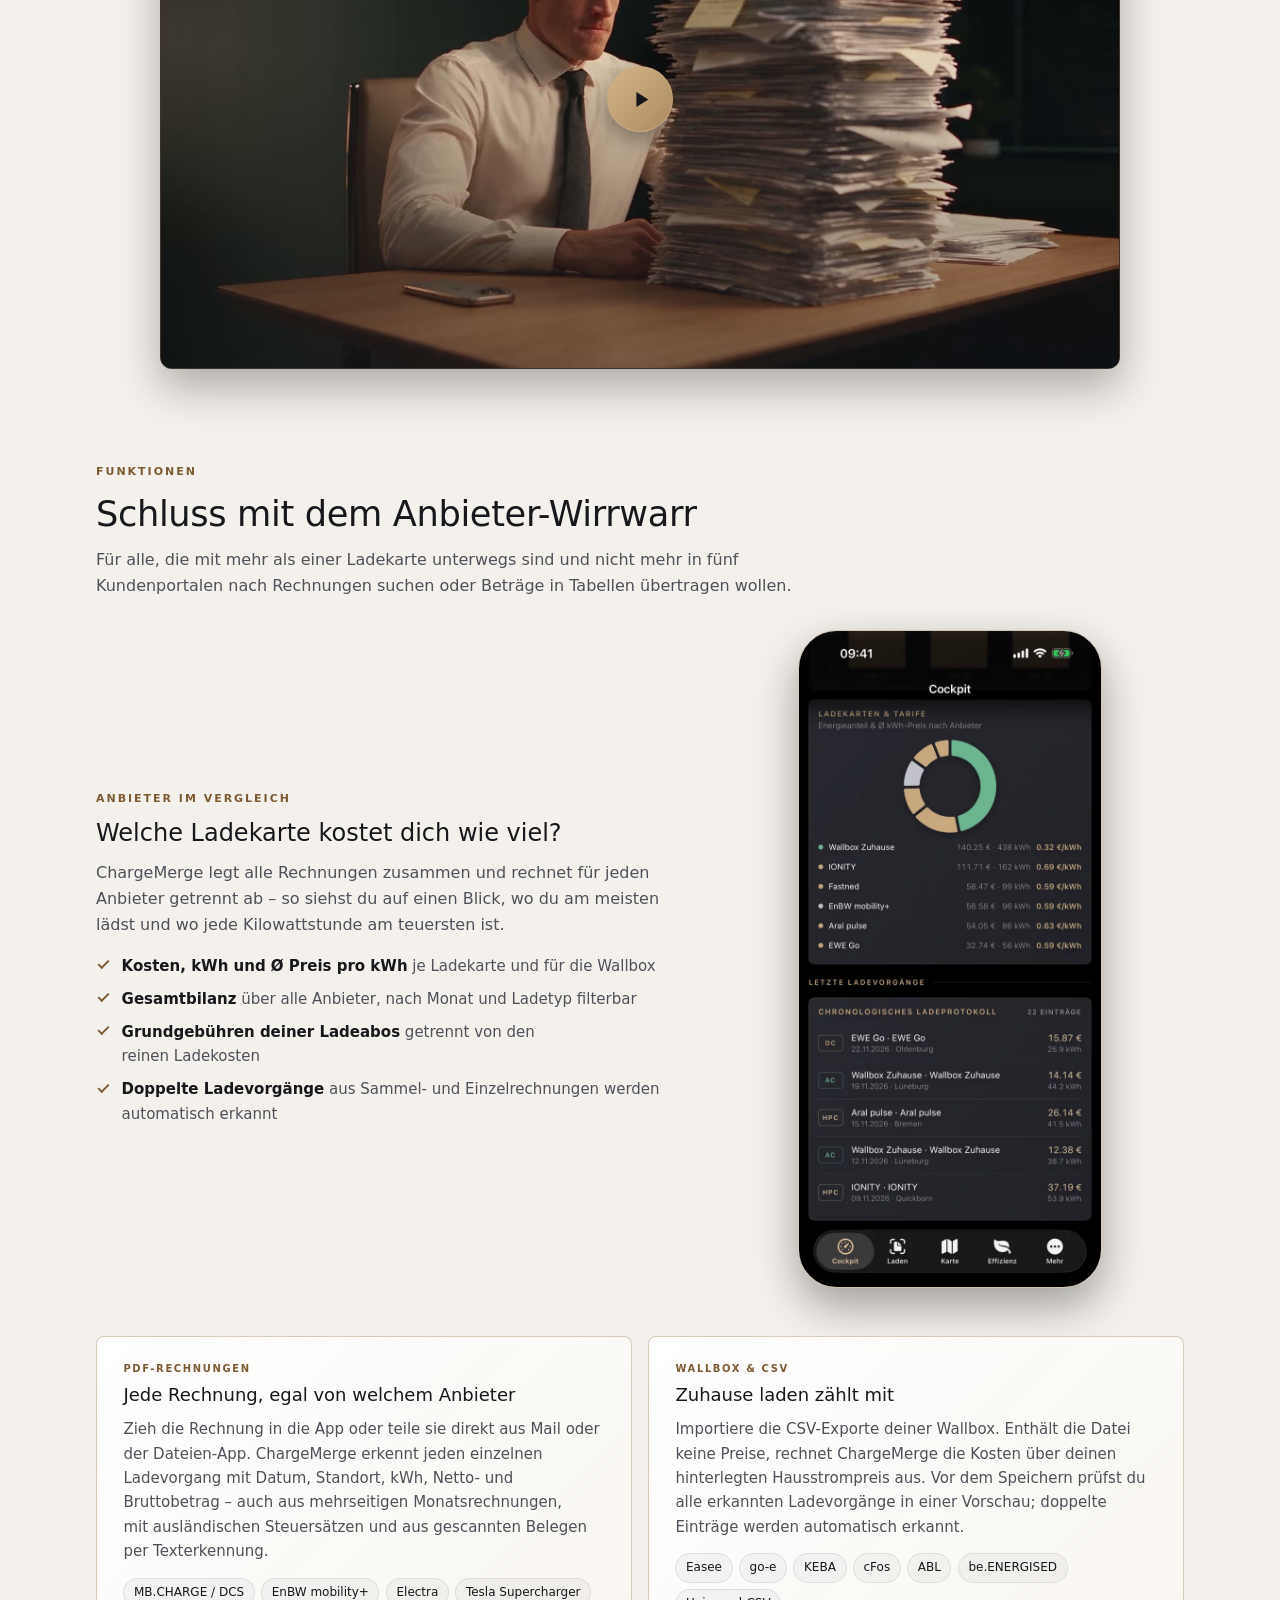
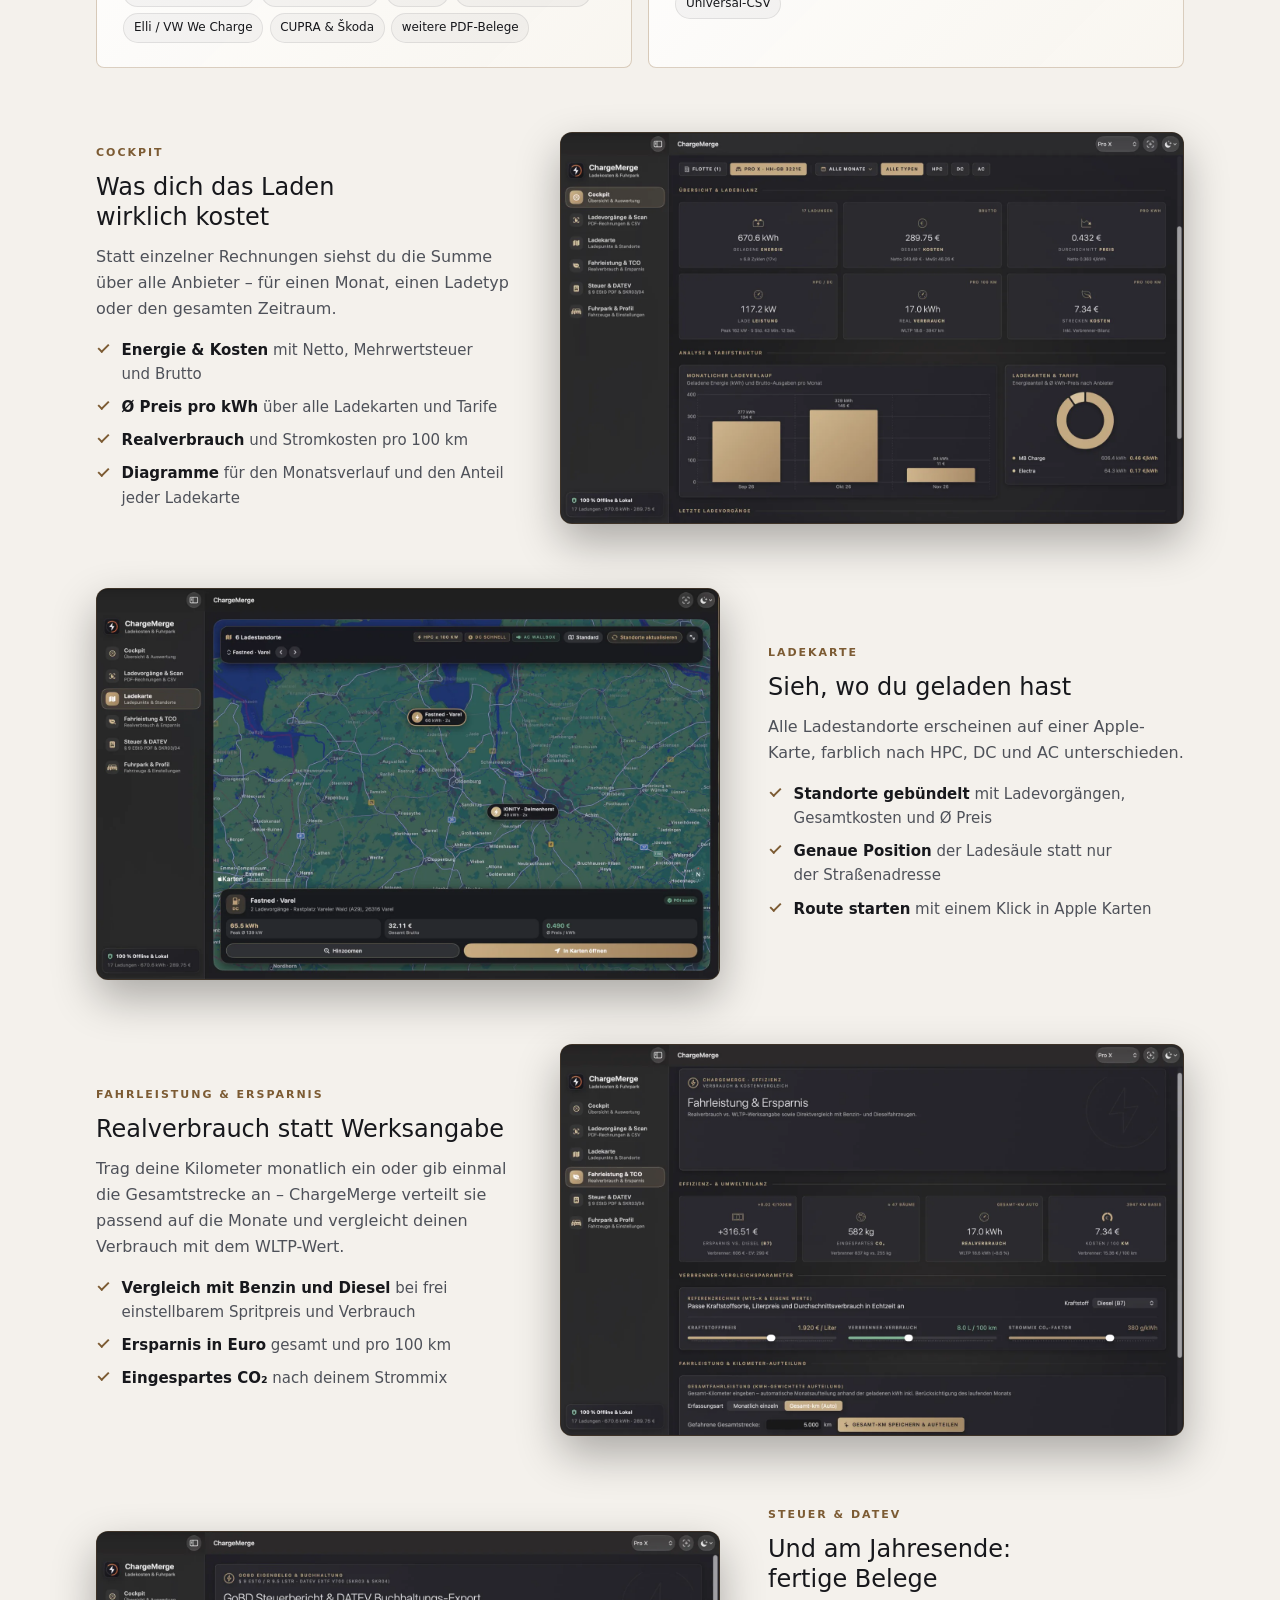
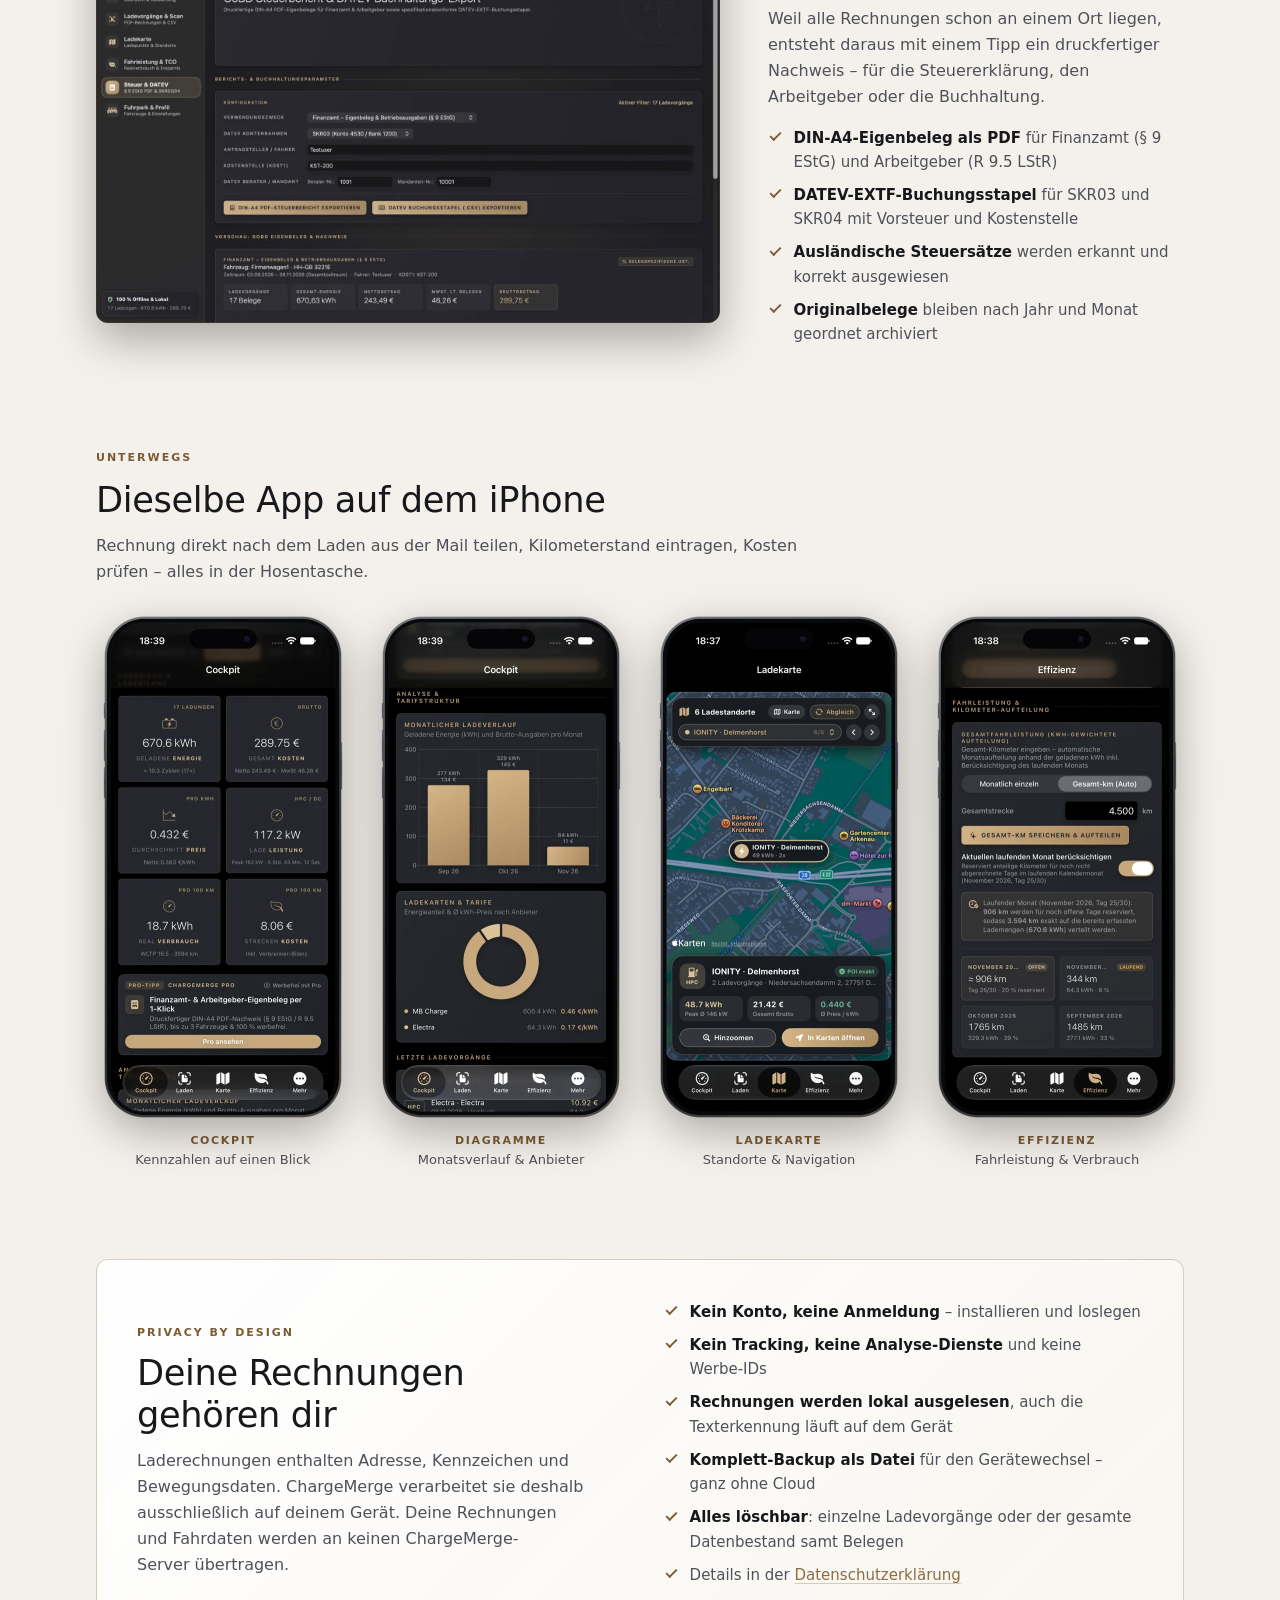
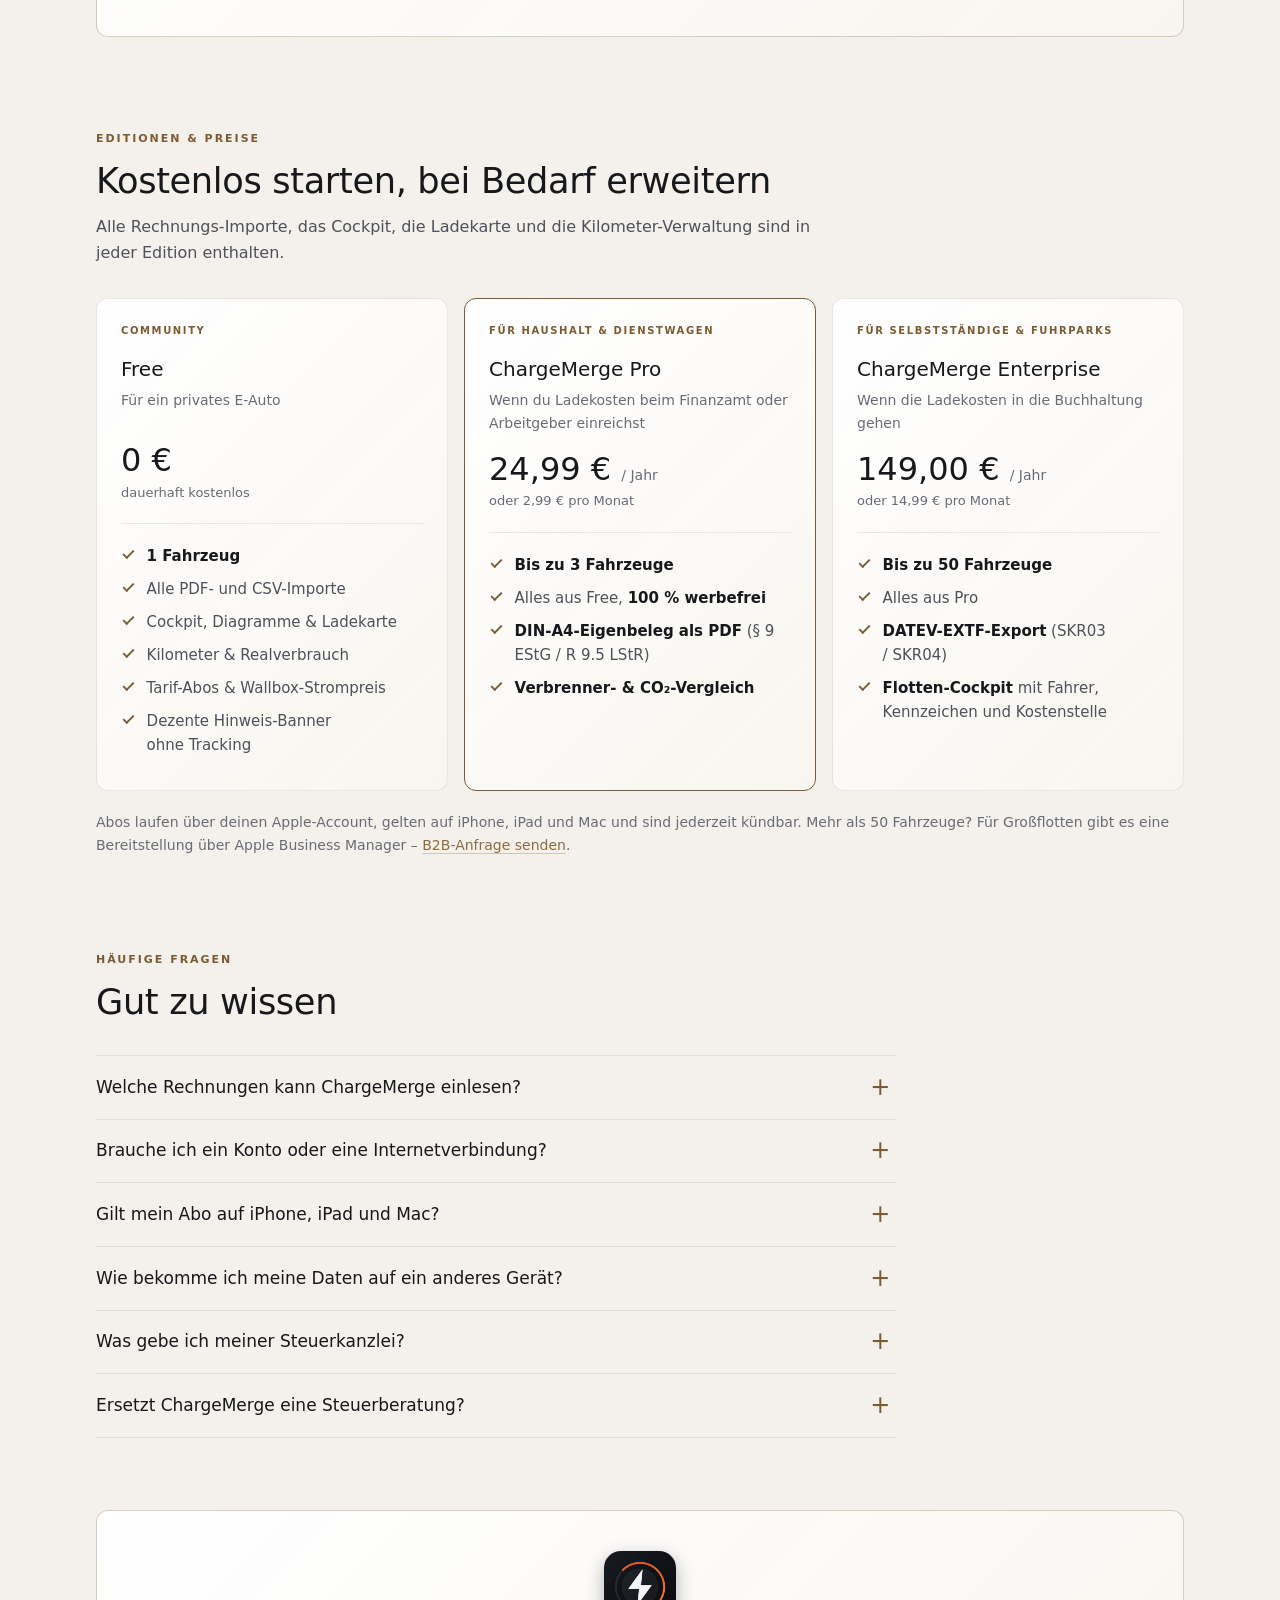
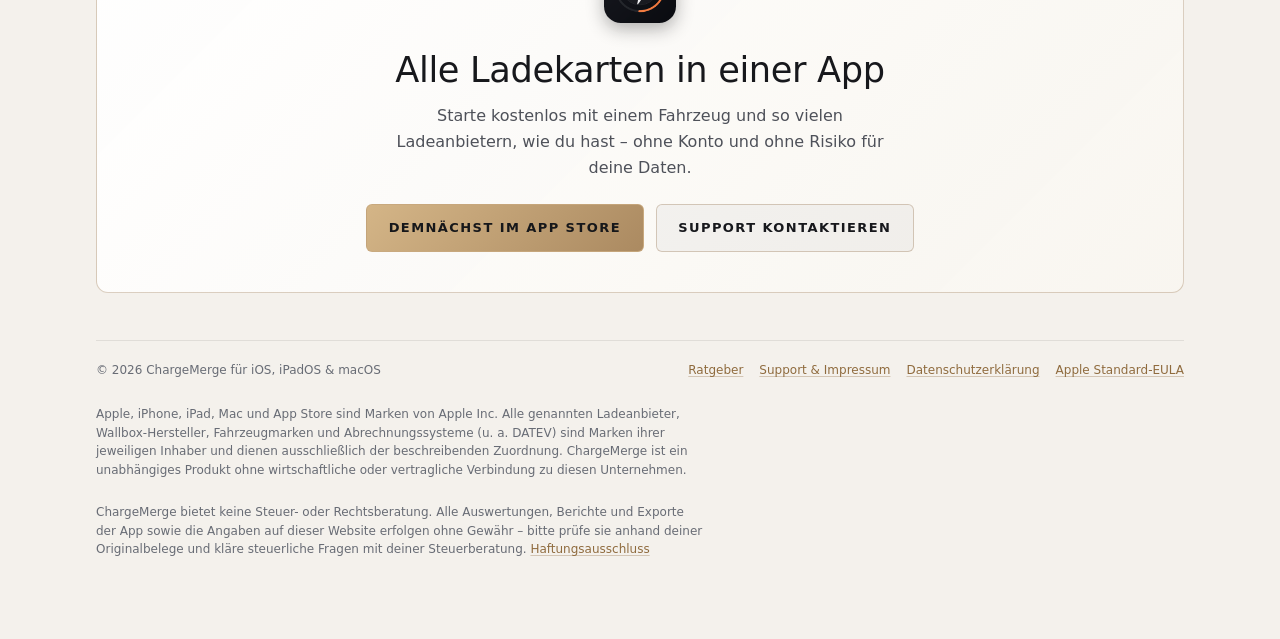
==== commit 41cd4315: "feat: Ratgeber-Seiten und Haftungsausschluss - Ratgeber-Übersicht und vier Artikel mit Quellen, Hinw" ====
--- a/index.html
+++ b/index.html
@@ -22,11 +22,11 @@
   <meta property="og:image:height" content="630">
   <meta name="twitter:card" content="summary_large_image">
 
-  <link rel="stylesheet" href="styles.css?v=7">
-  <link rel="stylesheet" href="landing.css?v=7">
-  <script src="motion.js?v=7"></script>
-  <script src="nav.js?v=7" defer></script>
-  <script src="film.js?v=7" defer></script>
+  <link rel="stylesheet" href="styles.css?v=8">
+  <link rel="stylesheet" href="landing.css?v=8">
+  <script src="motion.js?v=8"></script>
+  <script src="nav.js?v=8" defer></script>
+  <script src="film.js?v=8" defer></script>
 
   <script type="application/ld+json">
   {
@@ -70,6 +70,7 @@
         <a class="nav-link" href="#datenschutz">Datenschutz</a>
         <a class="nav-link" href="#editionen">Editionen</a>
         <a class="nav-link" href="#faq">FAQ</a>
+        <a class="nav-link" href="ratgeber.html">Ratgeber</a>
         <a class="nav-link" href="impressum.html#kontakt">Support</a>
       </nav>
     </header>
@@ -114,8 +115,8 @@
         </li>
         <li class="spec-tile">
           <span class="spec-label">Steuer &amp; Buchhaltung</span>
-          <span class="spec-value">GoBD &amp; DATEV</span>
-          <span class="spec-detail">DIN-A4-Eigenbeleg und EXTF-Buchungsstapel (SKR03 / SKR04)</span>
+          <span class="spec-value">PDF &amp; DATEV</span>
+          <span class="spec-detail">DIN-A4-Aufstellung und EXTF-Buchungsstapel (SKR03 / SKR04) – ohne Gewähr, keine Steuerberatung</span>
         </li>
       </ul>
 
@@ -426,6 +427,7 @@
     <footer class="site-footer">
       <span>© 2026 ChargeMerge für iOS, iPadOS &amp; macOS</span>
       <div class="footer-links">
+        <a class="inline-link" href="ratgeber.html">Ratgeber</a>
         <a class="inline-link" href="impressum.html">Support &amp; Impressum</a>
         <a class="inline-link" href="datenschutz.html">Datenschutzerklärung</a>
         <a class="inline-link" href="https://www.apple.com/legal/internet-services/itunes/dev/stdeula/" rel="noopener noreferrer">Apple Standard-EULA</a>
@@ -434,6 +436,9 @@
     <p class="lp-legal-note">
       Apple, iPhone, iPad, Mac und App Store sind Marken von Apple Inc. Alle genannten Ladeanbieter, Wallbox-Hersteller, Fahrzeugmarken und Abrechnungssysteme (u.&nbsp;a. DATEV) sind Marken ihrer jeweiligen Inhaber und dienen ausschließlich der beschreibenden Zuordnung. ChargeMerge ist ein unabhängiges Produkt ohne wirtschaftliche oder vertragliche Verbindung zu diesen Unternehmen.
     </p>
+    <p class="lp-legal-note">
+      ChargeMerge bietet keine Steuer- oder Rechtsberatung. Alle Auswertungen, Berichte und Exporte der App sowie die Angaben auf dieser Website erfolgen ohne Gewähr – bitte prüfe sie anhand deiner Originalbelege und kläre steuerliche Fragen mit deiner Steuerberatung. <a class="inline-link" href="impressum.html#haftungsausschluss">Haftungsausschluss</a>
+    </p>
   </div>
 
 </body>
--- a/styles.css
+++ b/styles.css
@@ -774,3 +774,85 @@
     background: var(--scrollbar-track);
   }
 }
+
+/* ---------- Ratgeber-Seiten ---------- */
+.guide-breadcrumb {
+  margin-bottom: 0.9rem;
+  font-size: 0.8125rem;
+  color: var(--text-muted);
+}
+
+.page-shell main > .luxury-card + .luxury-card,
+.page-shell main > .card-grid + .luxury-card {
+  margin-top: 1rem;
+}
+
+.page-shell main > .card-grid {
+  margin-bottom: 1rem;
+}
+
+.guide-formula {
+  padding: 0.75rem 1rem;
+  border-radius: 0.375rem;
+  border: 1px solid var(--border-card);
+  background: color-mix(in srgb, var(--accent) 8%, transparent);
+  color: var(--text-primary) !important;
+  font-weight: 500;
+}
+
+.guide-link {
+  display: flex;
+  flex-direction: column;
+  text-decoration: none;
+  color: inherit;
+  transition: border-color 0.2s ease, transform 0.2s ease;
+}
+
+.guide-link:hover,
+.guide-link:focus-visible {
+  border-color: var(--accent);
+}
+
+.guide-link .card-title {
+  font-size: 1.1875rem;
+}
+
+.guide-link-more {
+  margin-top: auto;
+  padding-top: 0.5rem;
+  font-size: 0.8125rem;
+  font-weight: 600;
+  color: var(--accent-champagne);
+}
+
+.guide-sources .luxury-list {
+  font-size: 0.8125rem;
+}
+
+.guide-disclaimer {
+  margin-top: 1rem !important;
+  font-size: 0.8125rem !important;
+  color: var(--text-muted) !important;
+}
+
+.guide-cta {
+  margin-top: 2rem;
+}
+
+.guide-cta .hero-actions {
+  margin-top: 1rem;
+}
+
+.guide-cta .card-title {
+  font-size: 1.375rem;
+}
+
+.guide-notice {
+  margin-top: 1rem;
+  border-color: color-mix(in srgb, var(--accent) 45%, var(--border-card));
+  background: linear-gradient(135deg, color-mix(in srgb, var(--accent) 9%, var(--bg-surface-top)) 0%, var(--bg-surface-bottom) 100%);
+}
+
+.guide-disclaimer-card p {
+  font-size: 0.875rem;
+}
